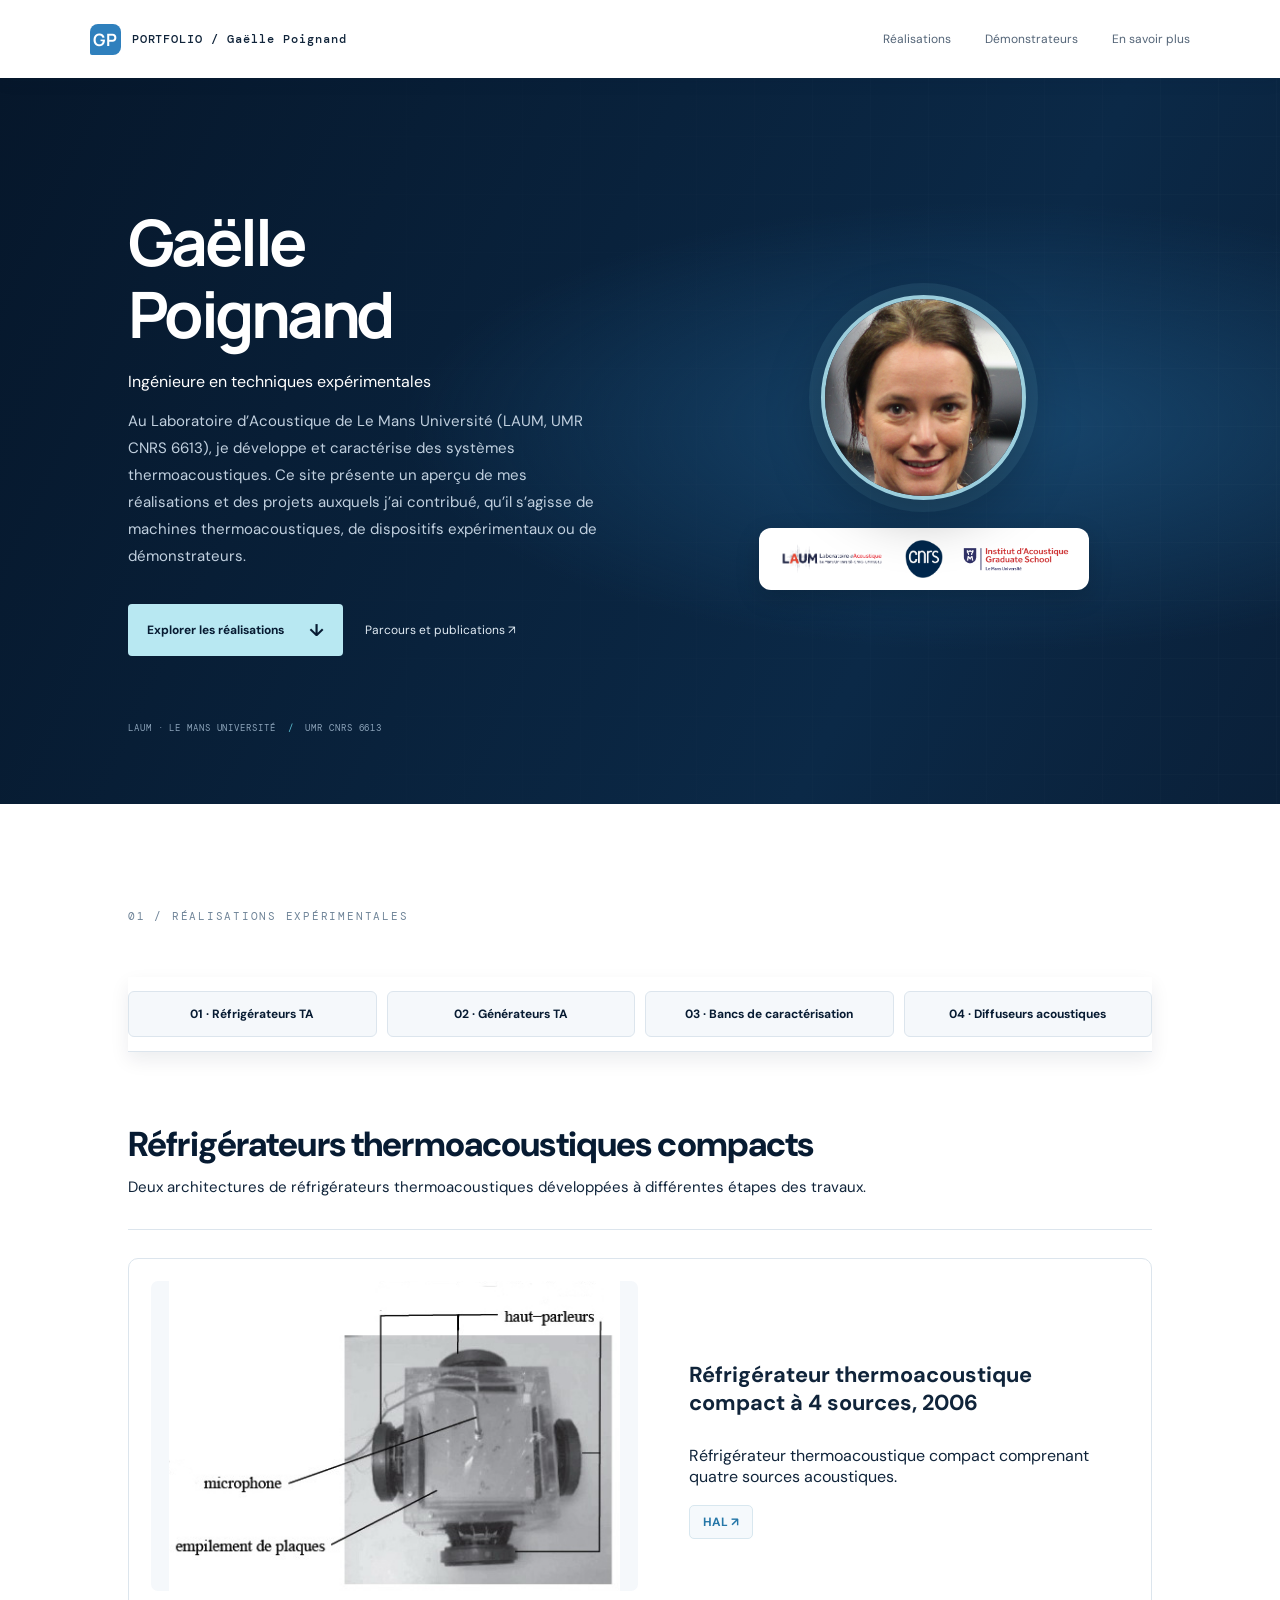
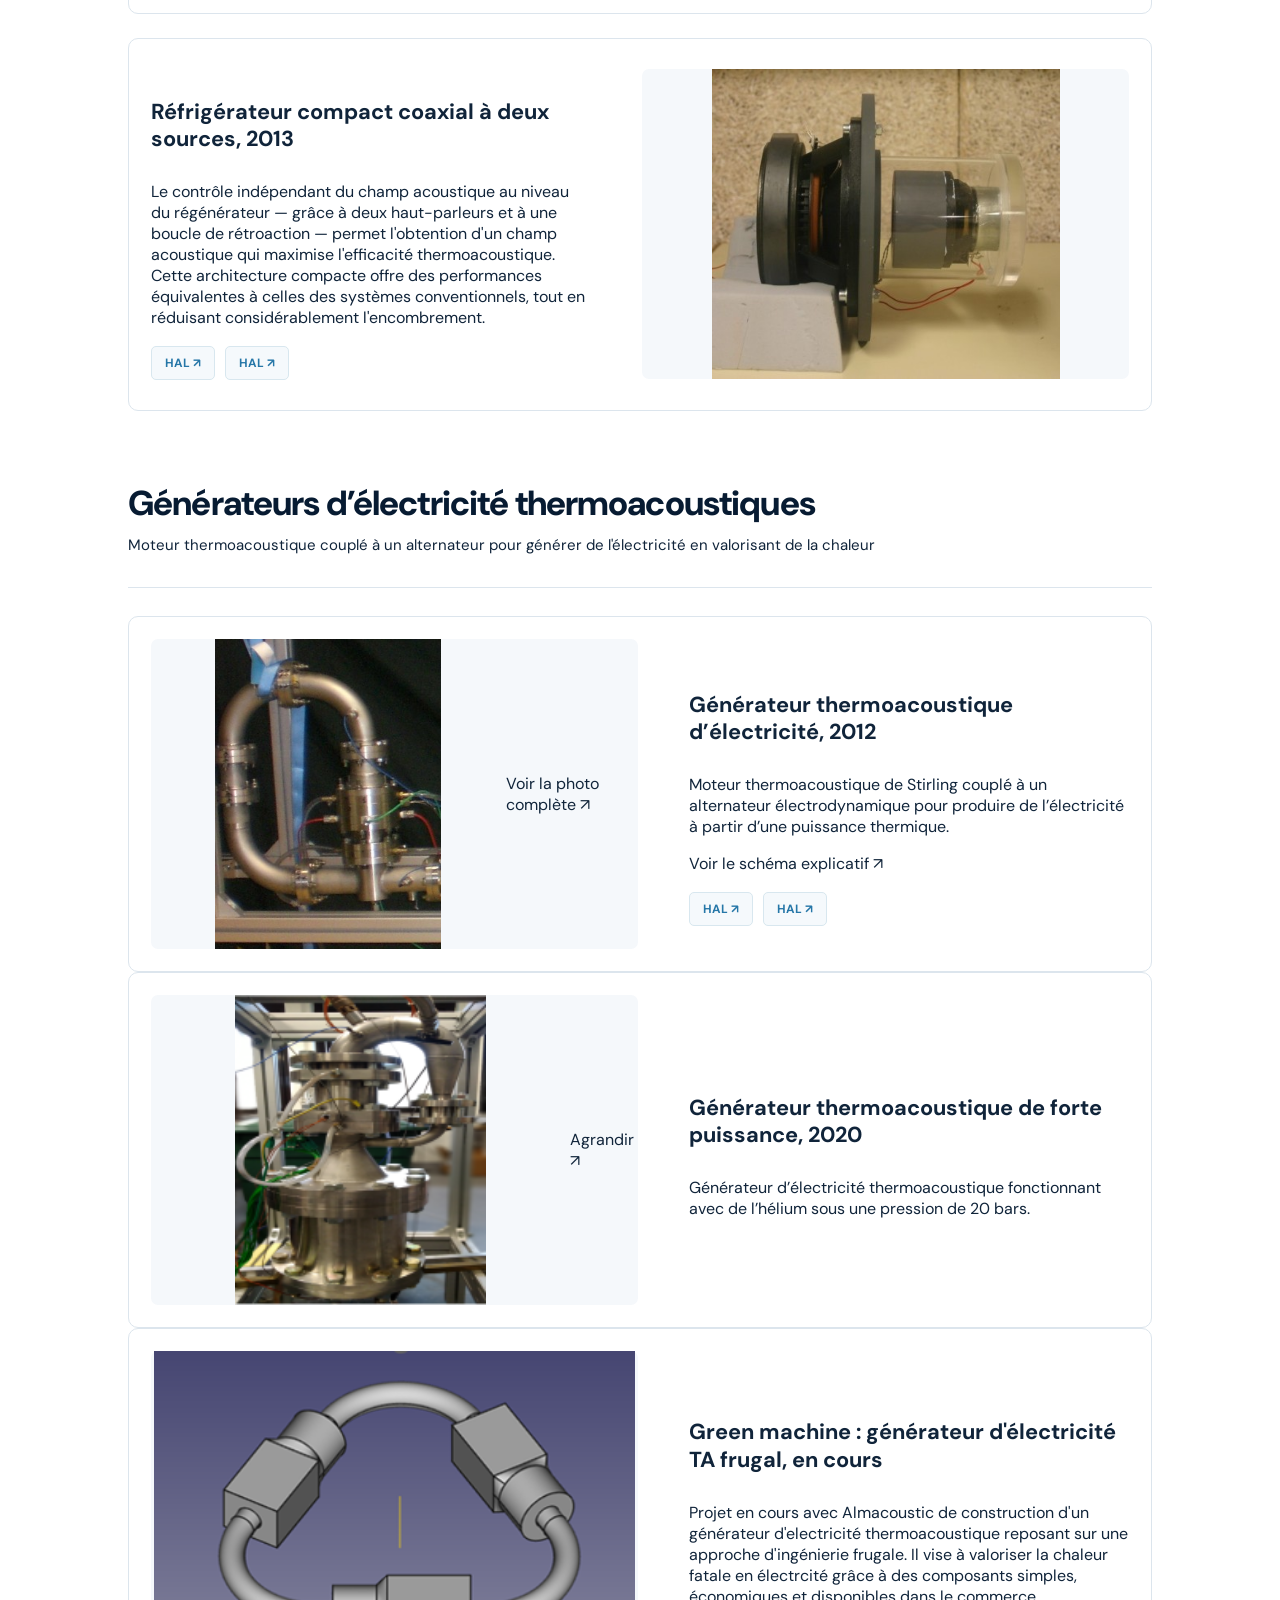
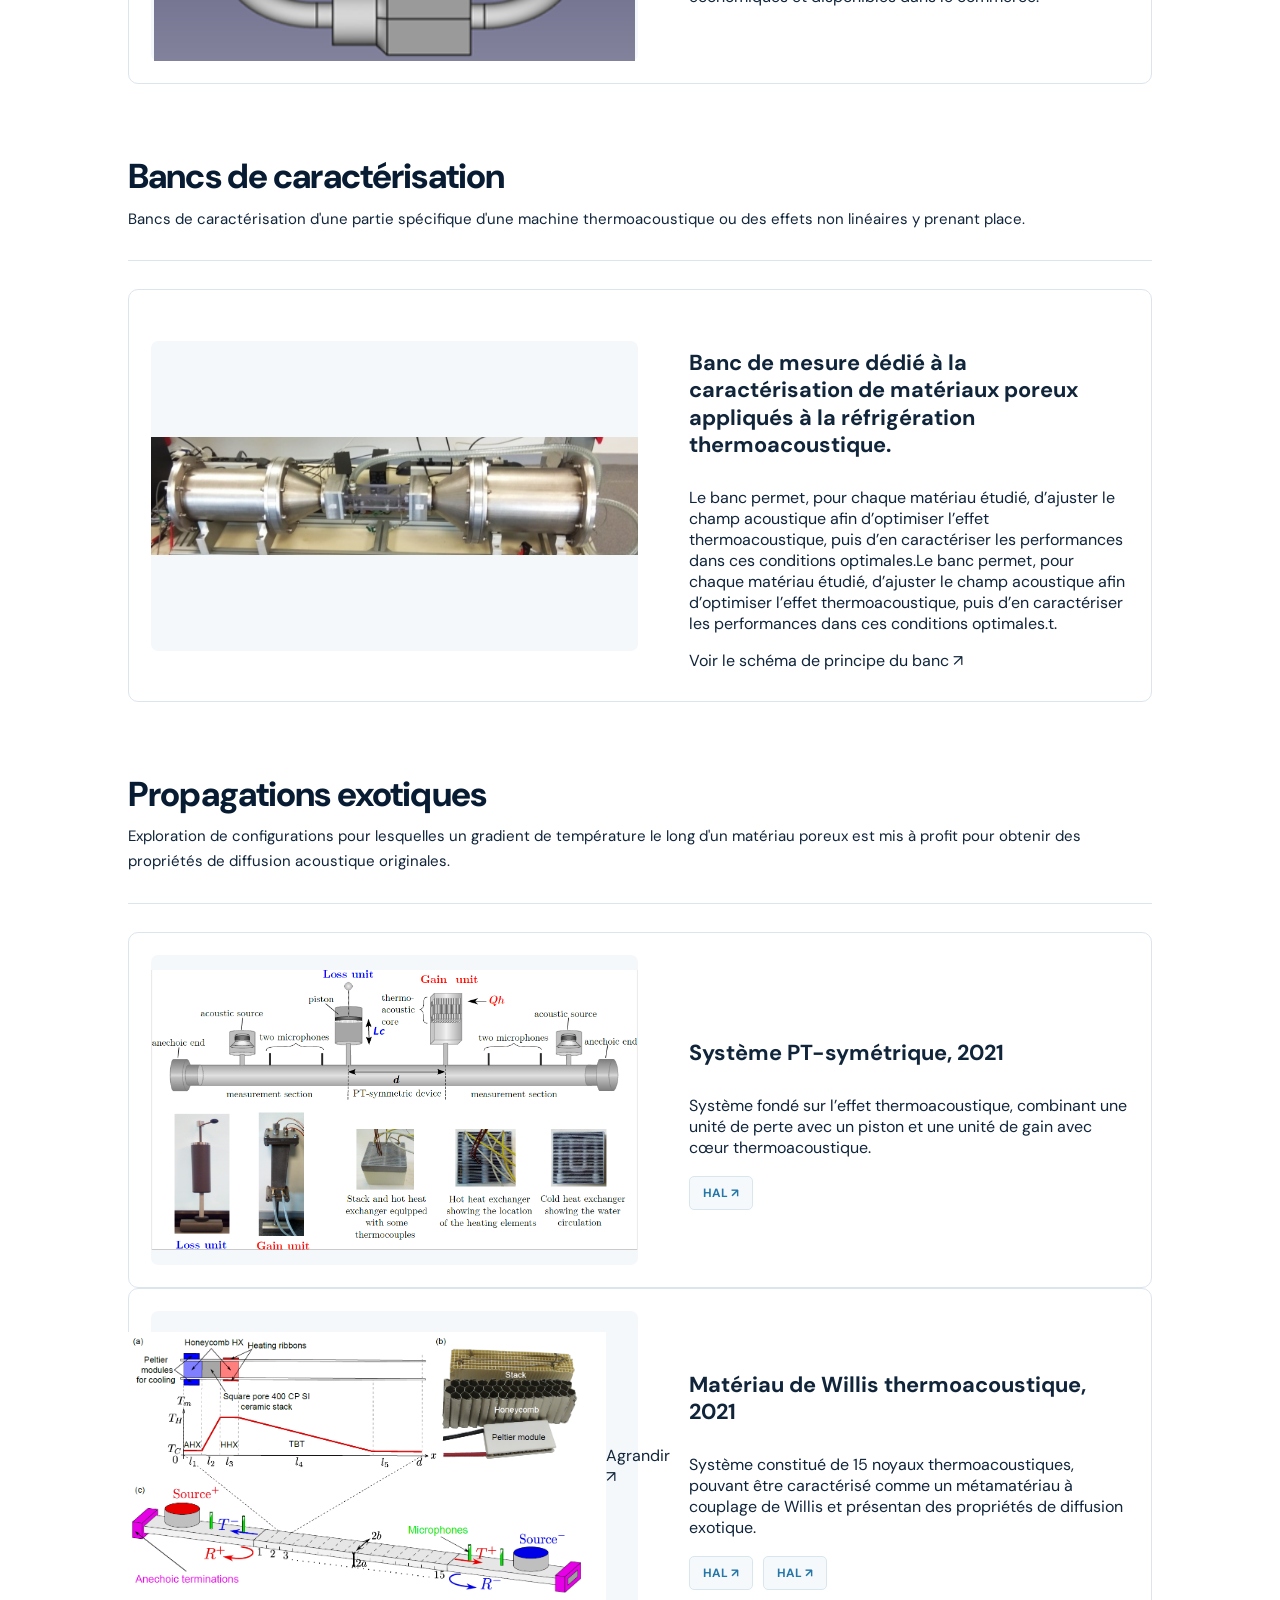
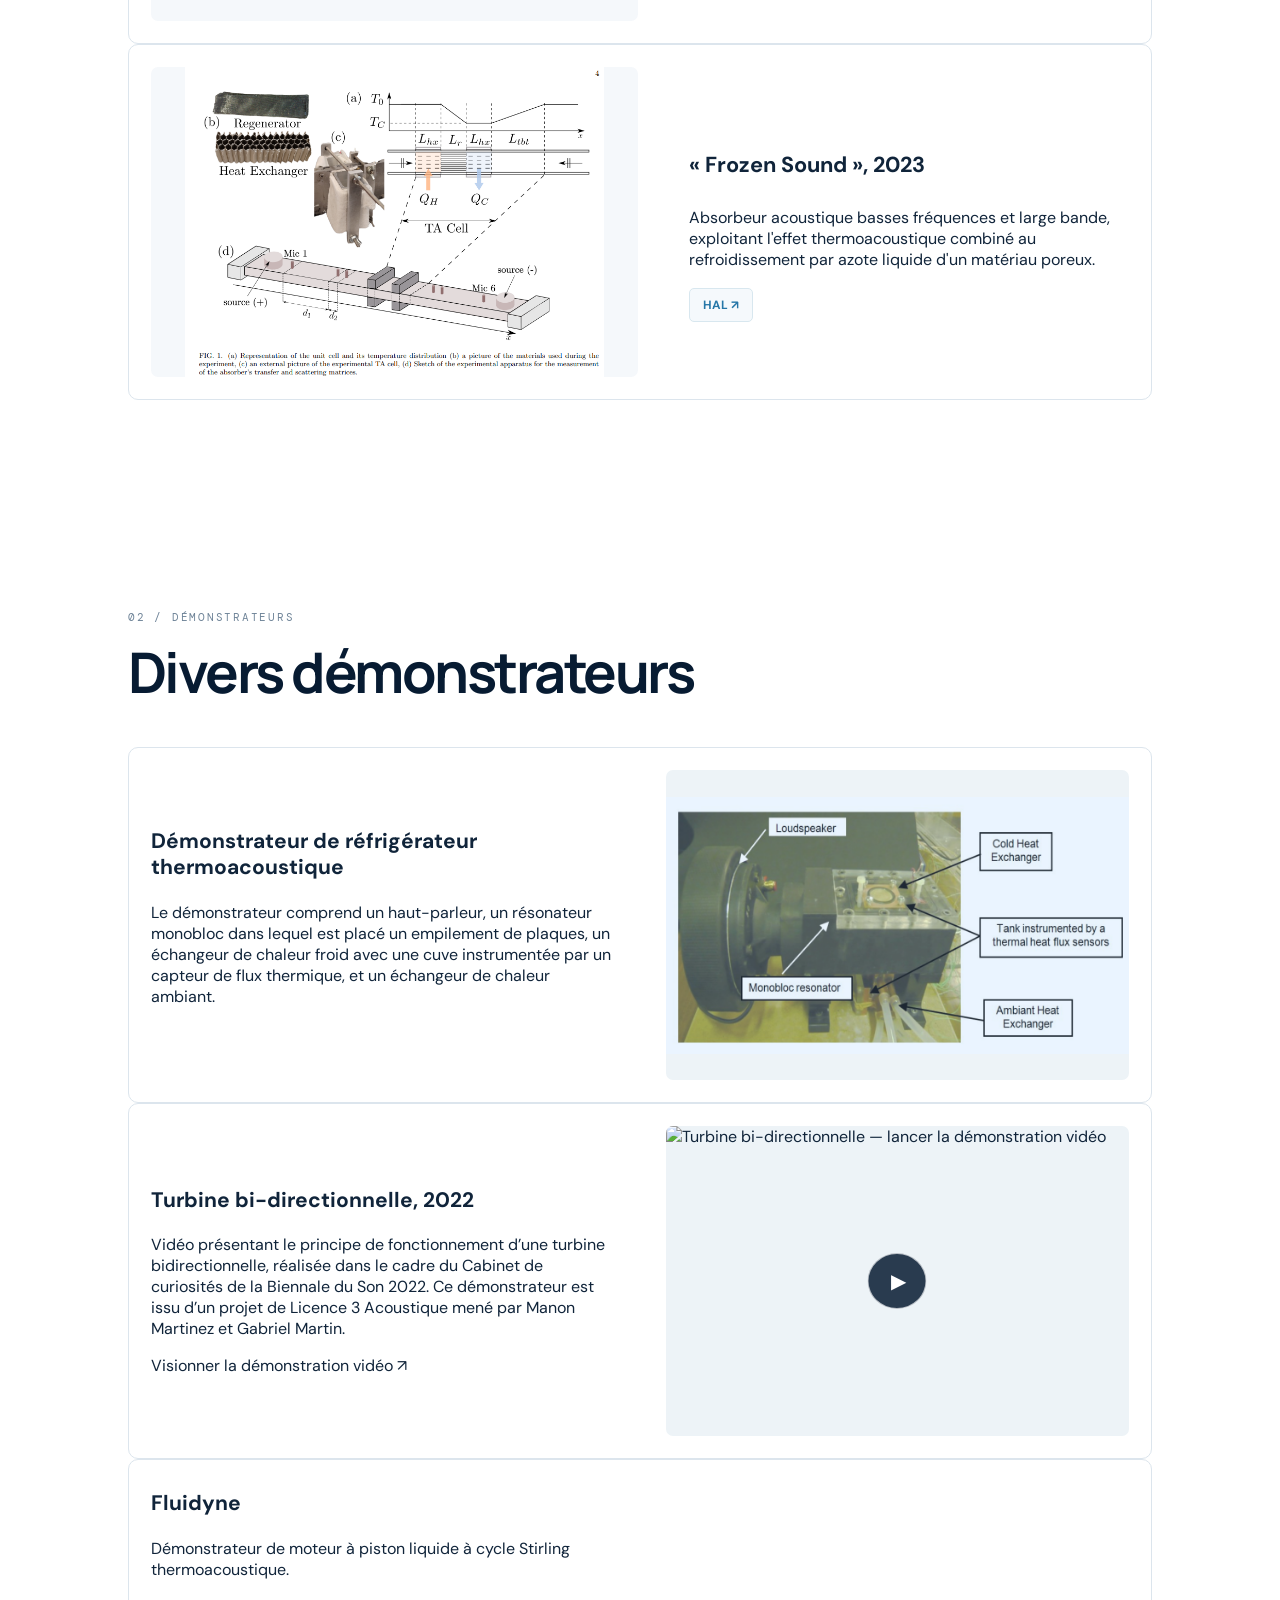
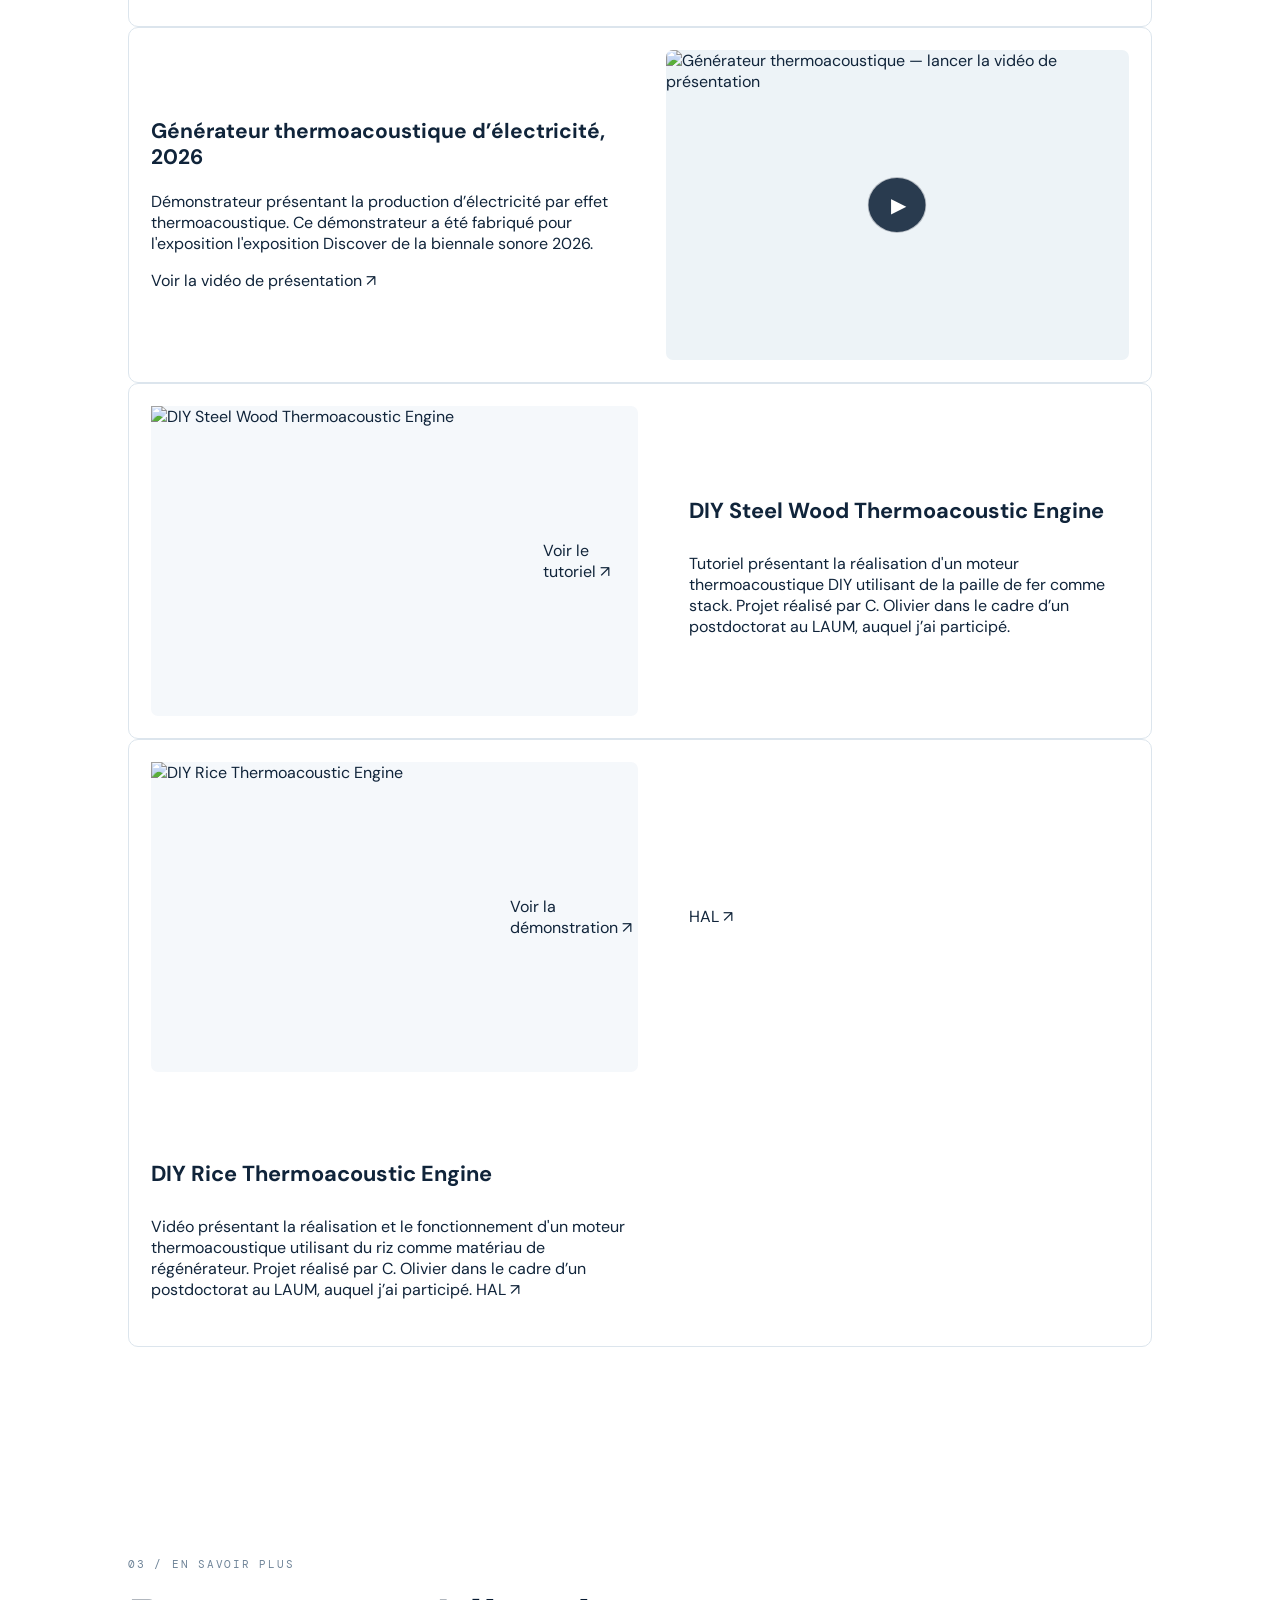
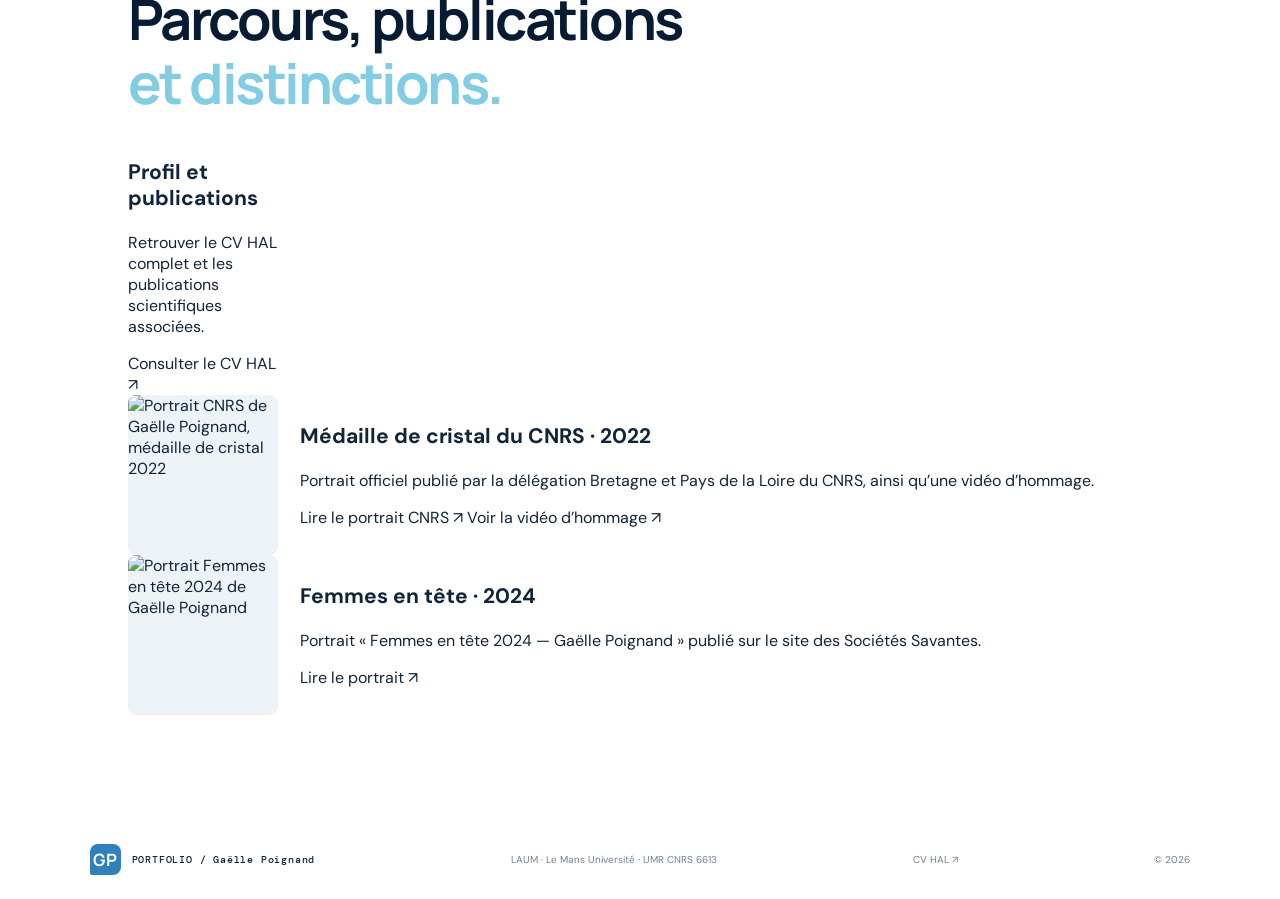
==== index.html @ 0e83b36f "Enhance project descriptions with more information Updated project descriptions to include additiona" ====
<!DOCTYPE html>

<html lang="fr">
<head>
<meta charset="utf-8"/>
<meta content="width=device-width, initial-scale=1" name="viewport"/>
<meta content="Portfolio de Gaëlle Poignand : réalisations expérimentales et démonstrateurs en thermoacoustique au LAUM." name="description"/>
<meta content="#071b32" name="theme-color"/>
<title>
   Gaëlle Poignand — Portfolio expérimental
  </title>
<link href="styles.css" rel="stylesheet"/>
</head>
<body>

<header class="site-header">
<a aria-label="Accueil — Portfolio Gaëlle Poignand" class="brand" href="#accueil">
<span class="brand-mark">
     GP
    </span>
<span class="brand-name">
     PORTFOLIO
     <span>
      / Gaëlle Poignand
     </span>
</span>
</a>
<nav aria-label="Navigation principale">
<a href="#menu-realisations">
     Réalisations
    </a>
<a href="#demonstrateurs">
     Démonstrateurs
    </a>
<a href="#apropos">
     En savoir plus
    </a>
</nav>
</header>
<main id="contenu">
<section class="hero" id="accueil">
<div class="hero-copy">
<!-- <p class="eyebrow">
<span class="pulse">
</span> 
     
     </p> -->
<h1>
      Gaëlle
      <br/>
      Poignand
      <span class="hero-period">
       
      </span>
</h1>
<p class="hero-role">
      Ingénieure en techniques expérimentales
     </p>
<p class="hero-intro">
      Au
      <a href="https://laum.univ-lemans.fr/" rel="noopener noreferrer" target="_blank">
       Laboratoire d’Acoustique de Le Mans Université
      </a>
      (LAUM, UMR CNRS 6613), je développe et caractérise des systèmes thermoacoustiques. Ce site présente un aperçu de mes réalisations et des projets auxquels j’ai contribué, qu’il s’agisse de machines thermoacoustiques, de dispositifs expérimentaux ou de démonstrateurs.
     </p>
<div class="hero-actions">
<a class="button button-primary" href="#realisations">
       Explorer les réalisations
       <span>
        ↓
       </span>
</a>

<a class="text-link" href="#apropos">
       Parcours et publications ↗
      </a>
</div>
<div class="hero-meta">
<span>
       LAUM · LE MANS UNIVERSITÉ
      </span>
<span class="meta-dot">
       /
      </span>
<span>
       UMR CNRS 6613
      </span>
</div>
</div>
<div aria-hidden="false" class="hero-visual"><img alt="Portrait de Gaëlle Poignand" class="hero-portrait" src="images/00_portrait_gaelle.jpg"/>
   <div aria-label="Institutions partenaires" class="logo-row hero-logos">
  <a href="https://laum.univ-lemans.fr/" rel="noopener noreferrer" target="_blank">
     <img alt="Logo du LAUM" src="images/02_logo_laum.png"/>
      </a>   
 <a href="https://www.cnrs.fr/fr/" rel="noopener noreferrer" target="_blank">
   <img alt="Logo du CNRS" src="images/01_logo_cnrs.png"/>
      </a>  
  <a href="https://iags.univ-lemans.fr/fr/index.html" rel="noopener noreferrer" target="_blank">
 <img alt="Logo de l’Institut d’Acoustique Graduate School" src="images/03_logo_graduate_school.png"/>
      </a>    

</div></div>


</section>
<section class="section work-section" id="realisations">
<div class="section-heading">
<div>
<p class="section-index">
       01 / RÉALISATIONS EXPÉRIMENTALES
  

 
</div>

</div>
<nav aria-label="Sous-menus des réalisations" class="realisation-menu" id="menu-realisations">
<a href="#refrigerateurs">
      01 · Réfrigérateurs TA
     </a>
<a href="#generateurs">
      02 · Générateurs TA
     </a>
<a href="#banc">
      03 · Bancs de caractérisation
     </a>
<a href="#propagations">
      04 · Diffuseurs acoustiques
     </a>
</nav>
   <div class="subsection-heading" id="refrigerateurs">

<h3>
       Réfrigérateurs thermoacoustiques compacts
      </h3>
<p>
       Deux architectures de réfrigérateurs thermoacoustiques développées à différentes étapes des travaux.
      </p>
</div>
<div class="project-grid two-col">
<article class="project-card">
<a class="project-visual" href="images/04_refrigerateur_4sources.png" rel="noopener noreferrer" target="_blank">
<img alt="Réfrigérateur thermoacoustique compact à quatre sources, avec microphone, empilement de plaques et haut-parleurs" loading="lazy" src="images/04_refrigerateur_4sources.png"/>
<span class="visual-open">
       
       </span>
</a>
<div class="project-body">

<h4>
        Réfrigérateur thermoacoustique compact à 4 sources, 2006
       </h4>
<p>
        Réfrigérateur thermoacoustique compact comprenant quatre sources acoustiques.
       </p>
<div class="references">
<a href="https://theses.hal.science/tel-00319014v1" rel="noopener noreferrer" target="_blank">
         HAL ↗
        </a>
</div>
</div>
</article>
<article class="project-card">
<a class="project-visual" href="images/05_refrigerateur_coaxial.png" rel="noopener noreferrer" target="_blank">
<img alt="Réfrigérateur thermoacoustique compact coaxial à deux sources" loading="lazy" src="images/05_refrigerateur_coaxial.png"/>
<span class="visual-open">
      
       </span>
</a>
<div class="project-body">

<h4>
        Réfrigérateur compact coaxial à deux sources, 2013
       </h4>
<p>
       Le contrôle indépendant du champ acoustique au niveau du régénérateur — grâce à deux haut-parleurs et à une boucle de rétroaction — permet l'obtention d'un champ acoustique qui maximise l'efficacité thermoacoustique. Cette architecture compacte offre des performances équivalentes à celles des systèmes conventionnels, tout en réduisant considérablement l'encombrement.
       </p>
<div class="references">
<a href="https://univ-lemans.hal.science/hal-02057422v1" rel="noopener noreferrer" target="_blank">
         HAL ↗
        </a>
<a href="https://univ-lemans.hal.science/hal-02057354v1" rel="noopener noreferrer" target="_blank">
         HAL ↗
        </a>
</div>
</div>
</article>
</div>
<div class="subsection-heading" id="generateurs">

<div>
<h3>
       Générateurs d’électricité thermoacoustiques
      </h3>
<p>
       Moteur thermoacoustique couplé à un alternateur pour générer de l'électricité en valorisant de la chaleur
      </p>
</div>
</div>
<div class="project-grid two-col">
<article class="project-card">
<a class="project-visual" href="images/06_generateur_air_2012.png" rel="noopener noreferrer" target="_blank">
<img alt="Générateur d’électricité thermoacoustique sur banc d’essai" loading="lazy" src="images/image6_0.jpeg"/>
<span class="visual-open">
        Voir la photo complète ↗
       </span>
</a>
<div class="project-body">

<h4>
        Générateur thermoacoustique d’électricité, 2012
       </h4>
<p>
        Moteur thermoacoustique de Stirling couplé à un alternateur électrodynamique pour produire de l’électricité à partir d’une puissance thermique.
       </p>
<a class="inline-link" href="images/image8.png" rel="noopener noreferrer" target="_blank">
        Voir le schéma explicatif ↗
       </a>
<div class="references">
<a href="https://univ-lemans.hal.science/hal-02057327v13" rel="noopener noreferrer" target="_blank">
         HAL ↗
        </a>
<a href="https://hal.science/hal-01400254v1" rel="noopener noreferrer" target="_blank">
         HAL ↗
        </a>
</div>
</div>
   
</div>
</article>
<article class="project-card">
<a class="project-visual" href="images/image9.png" rel="noopener noreferrer" target="_blank">
<img alt="Générateur thermoacoustique d’électricité de forte puissance" loading="lazy" src="images/image9.png"/>
<span class="visual-open">
        Agrandir ↗
       </span>
</a>
<div class="project-body">

<h4>
        Générateur thermoacoustique de forte puissance, 2020
       </h4>
<p>
        Générateur d’électricité thermoacoustique fonctionnant avec de l’hélium sous une pression de 20 bars.
       </p>
</div>
   </article>
   <article class="project-card">
<a class="project-visual" href="images/Green_Machine.png" rel="noopener noreferrer" target="_blank">
<img alt="Generateur frugal" loading="lazy" src="images/Green_Machine.png"/>
<span class="visual-open">  
       </span>
</a>
<div class="project-body">
<h4>
        Green machine : générateur d'électricité TA frugal, en cours
       </h4>
<p> Projet en cours avec  <a href="https://almacoustic.com/" target="_blank"> Almacoustic  </a> de construction d'un générateur d'electricité thermoacoustique reposant sur une approche
  d'ingénierie frugale.   Il vise à valoriser la chaleur fatale en électrcité grâce à des composants
  simples, économiques et disponibles dans le commerce. 

           </p>

</div>
</div>

</article>
</div>
<div class="subsection-heading" id="banc">

<div>
<h3>
      Bancs de caractérisation 
      </h3>
<p>
      Bancs de caractérisation d'une partie spécifique d'une machine thermoacoustique ou des effets non linéaires y prenant place.
      </p>
</div>
</div>
<article class="project-card">
<a class="project-visual" href="images/image10.jpeg" rel="noopener noreferrer" target="_blank">
 <img alt="Banc de caractérisation des matériaux poreux avec deux sources acoustiques" loading="lazy" src="images/image10.jpeg"/>
<span class="visual-open">
   
      </span> 
</a>
<div class="project-body">

<h4>
        Banc de mesure dédié à la caractérisation de matériaux poreux appliqués à la réfrigération thermoacoustique.
      </h4>
<p>
      Le banc permet, pour chaque matériau étudié, d’ajuster le champ acoustique afin d’optimiser l’effet thermoacoustique, puis d’en caractériser les performances dans ces conditions optimales.Le banc permet, pour chaque matériau étudié, d’ajuster le champ acoustique afin d’optimiser l’effet thermoacoustique, puis d’en caractériser les performances dans ces conditions optimales.t. 
      </p>

<a class="inline-link" href="images/image12.jpeg" rel="noopener noreferrer" target="_blank">
       Voir le schéma de principe du banc ↗
      </a>
</div>
</article>
<div class="subsection-heading" id="propagations">

<div>
<h3>
       Propagations exotiques
      </h3>
<p>
       Exploration de configurations pour lesquelles un gradient de température le long d'un matériau poreux est mis à profit pour obtenir des propriétés de diffusion acoustique originales.      </p>
</div>
</div>
   
<div class="project-grid">
<article class="project-card">
<a class="project-visual" href="images/image14.png" rel="noopener noreferrer" target="_blank">
<img alt="Schéma détaillé du dispositif PT-symétrique" loading="lazy" src="images/image14.png"/>

</a>

<div class="project-body">

<h4>
        Système PT-symétrique, 2021
       </h4>
<p>
        Système fondé sur l’effet thermoacoustique, combinant une unité de perte avec un piston et une unité de gain avec cœur thermoacoustique.
       </p>
<div class="references">
<a href="https://hal.science/hal-03233902v1" rel="noopener noreferrer" target="_blank">
         HAL ↗
        </a>
</div>
</div>
   </div>
<article class="project-card">
<a class="project-visual" href="images/image13.png" rel="noopener noreferrer" target="_blank">
<img alt="Materiaux de willis" loading="lazy" src="images/image13.png"/>
<span class="visual-open">
       Agrandir ↗
      </span>
</a>
<div class="project-body">

<h4>
        Matériau de Willis thermoacoustique, 2021
       </h4>
<p>
        Système constitué de 15 noyaux thermoacoustiques, pouvant être caractérisé comme un métamatériau à couplage de Willis et présentan des propriétés de diffusion exotique.
       </p> 
   <div class="references">
<a href="https://hal.science/hal-03868369v1" rel="noopener noreferrer" target="_blank">
         HAL ↗
        </a>
      <a href="https://hal.science/hal-04395161v1" rel="noopener noreferrer" target="_blank">
         HAL ↗
        </a>
</div>
</div>
</article>
<article class="project-card">

<a class="project-visual" href="images/image15.jpeg" rel="noopener noreferrer" target="_blank">
<img alt="Expérimentation du son gelé avec formation de givre" loading="lazy" src="images/image16.png"/>
</a>

<div class="project-body">

<h4>
        « Frozen Sound », 2023
       </h4>
<p>
      Absorbeur acoustique basses fréquences et large bande, exploitant l'effet thermoacoustique combiné au refroidissement par azote liquide d'un matériau poreux.
       </p>
    <div class="references">
<a href="https://hal.science/hal-04249231v1" rel="noopener noreferrer" target="_blank">
         HAL ↗
        </a>
</div>
</div>
   
</article>
</div>
</section>
<section class="section demo-section" id="demonstrateurs">
<div class="section-heading">
<div>
<p class="section-index">
       02 / DÉMONSTRATEURS
      </p>
   <h2>
       Divers démonstrateurs
     </h2>
</div>

</div>
<!-- <div class="demo-grid"> -->
<article class="demo-card">
<a class="demo-image" href="images/image17.png" rel="noopener noreferrer" target="_blank">
<img alt="Réfrigérateur thermoacoustique pédagogique avec résonateur monobloc et échangeurs" loading="lazy" src="images/image17.png"/>
</a>
<div class="demo-body">

<h3>
        Démonstrateur de réfrigérateur thermoacoustique
       </h3>
<p>
        Le démonstrateur comprend un haut-parleur, un résonateur monobloc dans lequel est placé un empilement de plaques, un échangeur de chaleur froid avec une cuve instrumentée par un capteur de flux thermique, et un échangeur de chaleur ambiant.
       </p>
</div>
</article>
<article class="demo-card demo-text-card">
<div class="demo-icon">
       ↔
      </div>
<a aria-label="Agrandir et lire la vidéo" class="video-preview demo-image" data-video-id="UPVPbDYa9W8" href="#video-player" target="">
<img alt="Turbine bi-directionnelle — lancer la démonstration vidéo" loading="lazy" src="https://img.youtube.com/vi/UPVPbDYa9W8/hqdefault.jpg"/>
</a>
<div class="demo-body">

<h3>
        Turbine bi-directionnelle, 2022
       </h3>
<p>
       Vidéo présentant le principe de fonctionnement d’une turbine bidirectionnelle, réalisée dans le cadre du  <a href="https://lemanssonore.fr/2022/06/16/des-demonstrateurs-presentes-au-cabinet-de-curiosites/"
     target="_blank" rel="noopener noreferrer">Cabinet de curiosités de la Biennale du Son 2022</a>. Ce démonstrateur est issu d’un projet de Licence 3 Acoustique mené par Manon Martinez et Gabriel Martin. 
       </p>
<a class="inline-link" href="https://www.youtube.com/watch?v=UPVPbDYa9W8" rel="noopener noreferrer" target="_blank">
        Visionner la démonstration vidéo ↗
       </a>
</div>
</article>
<article class="demo-card demo-text-card">
<div class="demo-icon">
       ≈
      </div>
<div class="demo-body">

<h3>
        Fluidyne
       </h3>
<p>
        Démonstrateur de moteur à piston liquide à cycle Stirling thermoacoustique.
       </p>
</div>
</article>
<article class="demo-card">
<a aria-label="Agrandir et lire la vidéo" class="video-preview demo-image" data-video-id="3QgcpX1AC2E" href="#video-player" target="">
<img alt="Générateur thermoacoustique — lancer la vidéo de présentation" loading="lazy" src="https://img.youtube.com/vi/3QgcpX1AC2E/hqdefault.jpg"/>
</a>
<div class="demo-body">

<h3>
        Générateur thermoacoustique d’électricité, 2026
       </h3>
<p>
        Démonstrateur présentant la production d’électricité par effet thermoacoustique. Ce démonstrateur a été fabriqué pour  <a href="https://lemanssonore.fr/" target="_blank" rel="noopener noreferrer">
   l'exposition  <a href="https://lemanssonore.fr/" target="_blank" rel="noopener noreferrer">
    l'exposition Discover de la biennale sonore 2026.
  </a>
  </a> 
       </p>
<a class="inline-link" href="https://www.youtube.com/watch?v=3QgcpX1AC2E" rel="noopener noreferrer" target="_blank">
        Voir la vidéo de présentation ↗
       </a>
</div>
</article>
</article>

<article class="project-card">
  <a class="project-visual" href="https://www.youtube.com/watch?v=owbjLWrC86g" rel="noopener noreferrer" target="_blank">
    <img alt="DIY Steel Wood Thermoacoustic Engine" loading="lazy" src="https://img.youtube.com/vi/owbjLWrC86g/hqdefault.jpg"/>
    <span class="visual-open">
      Voir le tutoriel ↗
    </span>
  </a>
  <div class="project-body">
    <h4>
      DIY Steel Wood Thermoacoustic Engine
    </h4>
    <p>
      Tutoriel présentant la réalisation d'un moteur thermoacoustique DIY utilisant de la paille de fer comme stack. Projet réalisé par C. Olivier dans le cadre d’un postdoctorat au LAUM, auquel j’ai participé.
    </p>
  </div>
</article>

<article class="project-card">
  <a class="project-visual" href="https://www.youtube.com/watch?v=dBqa5t8nefo" rel="noopener noreferrer" target="_blank">
    <img alt="DIY Rice Thermoacoustic Engine" loading="lazy" src="https://img.youtube.com/vi/dBqa5t8nefo/hqdefault.jpg"/>
    <span class="visual-open">
      Voir la démonstration ↗  <a href="https://hal.science/hal-01397360v1" rel="noopener noreferrer" target="_blank">
         HAL ↗
        </a>
    </span>
  </a>
  <div class="project-body">
    <h4>
      DIY Rice Thermoacoustic Engine
    </h4>
    <p>
      Vidéo présentant la réalisation et le fonctionnement d'un moteur thermoacoustique utilisant du riz comme matériau de régénérateur. Projet réalisé par C. Olivier dans le cadre d’un postdoctorat au LAUM, auquel j’ai participé.
       <a href="https://hal.science/hal-01397360v1" rel="noopener noreferrer" target="_blank">
         HAL ↗
        </a>
    </p>
  </div>
</article>

</div>
</section>
</div>
</section>
<section class="section about-section" id="apropos">
<div class="section-heading">
<div>
<p class="section-index">
       03 / EN SAVOIR PLUS
      </p>
<h2>
       Parcours, publications
       <br/>
<em>
        et distinctions.
       </em>
</h2>
</div>

</div>
<div class="about-grid">
<article class="about-item">
<div>
<h3>
        Profil et publications
       </h3>
<p>
        Retrouver le CV HAL complet et les publications scientifiques associées.
       </p>
<a class="inline-link" href="https://cv.hal.science/gaelle-poignand" rel="noopener noreferrer" target="_blank">
        Consulter le CV HAL ↗
       </a>
</div>
</article>
<article class="about-item">
<a aria-label="Portrait CNRS de Gaëlle Poignand, médaille de cristal 2022" class="about-photo" href="https://www.bretagne-pays-de-la-loire.cnrs.fr/fr/personne/gaelle-poignand" rel="noopener noreferrer" target="_blank">
<img alt="Portrait CNRS de Gaëlle Poignand, médaille de cristal 2022" loading="lazy" src="https://www.bretagne-pays-de-la-loire.cnrs.fr/sites/delegation_dr17/files/styles/person/public/image/Gaelle%20Poignand.jpg?itok=dqmqy31D"/>
</a>
<div>
<h3>
        Médaille de cristal du CNRS · 2022
       </h3>
<p>
        Portrait officiel publié par la délégation Bretagne et Pays de la Loire du CNRS, ainsi qu’une vidéo d’hommage.
       </p>
<a class="inline-link" href="https://www.bretagne-pays-de-la-loire.cnrs.fr/fr/personne/gaelle-poignand" rel="noopener noreferrer" target="_blank">
        Lire le portrait CNRS ↗
       </a>
<a class="inline-link" href="https://www.youtube.com/watch?v=VdzEVoi9U9s" rel="noopener noreferrer" target="_blank">
        Voir la vidéo d’hommage ↗
       </a>
</div>
</article>
<article class="about-item">
<a aria-label="Portrait Femmes en tête 2024 de Gaëlle Poignand" class="about-photo" href="https://societes-savantes.fr/femmes-en-tete-2024-gaelle-poignand/" rel="noopener noreferrer" target="_blank">
<img alt="Portrait Femmes en tête 2024 de Gaëlle Poignand" loading="lazy" src="https://societes-savantes.fr/wp-content/uploads/2024/02/Gaelle-P-1536x1536.png"/>
</a>
<div>
<h3>
        Femmes en tête · 2024
       </h3>
<p>
        Portrait « Femmes en tête 2024 — Gaëlle Poignand » publié sur le site des Sociétés Savantes.
       </p>
<a class="inline-link" href="https://societes-savantes.fr/femmes-en-tete-2024-gaelle-poignand/" rel="noopener noreferrer" target="_blank">
        Lire le portrait ↗
       </a>
<!-- </div> -->
</article>
</div>
</section>

</main>
<footer class="site-footer">
<a class="brand footer-brand" href="#accueil">
<span class="brand-mark">
     GP
    </span>
<span class="brand-name">
     PORTFOLIO
     <span>
      / Gaëlle Poignand
     </span>
</span>
</a>
<span>
    LAUM · Le Mans Université · UMR CNRS 6613
   </span>
<a href="https://cv.hal.science/gaelle-poignand" rel="noopener noreferrer" target="_blank">
    CV HAL ↗
   </a>
<span class="copyright">
    ©
    <span id="year">
     2026
    </span>
</span>
</footer>
<script>
   document.getElementById('year').textContent = new Date().getFullYear();
  </script>
<div aria-hidden="true" aria-label="Lecteur vidéo" class="video-modal" id="video-player" role="dialog"><div class="video-modal-inner"><button aria-label="Fermer la vidéo" class="video-modal-close" type="button">×</button><iframe allow="autoplay; encrypted-media; picture-in-picture" allowfullscreen="True" src="" title="Vidéo de démonstration"></iframe></div></div><script>
  (() => {
    const modal = document.getElementById('video-player');
    const frame = modal.querySelector('iframe');
    const close = () => { modal.classList.remove('is-open'); modal.setAttribute('aria-hidden','true'); frame.src=''; document.body.classList.remove('video-open'); };
    document.querySelectorAll('a.video-preview[data-video-id]').forEach(link => {
      link.addEventListener('click', event => { event.preventDefault(); frame.src='https://www.youtube-nocookie.com/embed/' + link.dataset.videoId + '?autoplay=1&rel=0'; modal.classList.add('is-open'); modal.setAttribute('aria-hidden','false'); document.body.classList.add('video-open'); });
    });
    close && modal.querySelector('.video-modal-close').addEventListener('click', close);
    modal.addEventListener('click', event => { if (event.target === modal) close(); });
    document.addEventListener('keydown', event => { if (event.key === 'Escape' && modal.classList.contains('is-open')) close(); });
  })();
</script></body>
</html>
---- styles.css ----
@import url('https://fonts.googleapis.com/css2?family=DM+Mono:wght@400;500&family=DM+Sans:wght@400;500;600;700&family=Manrope:wght@400;500;600;700;800&display=swap');

:root {
  --navy: #071b32;
  --navy-2: #0c2947;
  --blue: #2f80bd;
  --cyan: #8dd9ec;
  --ink: #10243a;
  --muted: #637487;
  --paper: #f5f8fb;
  --line: #dce5ed;
  --mono: 'DM Mono', monospace;
  --sans: 'DM Sans', sans-serif;
  --display: 'Manrope', sans-serif;
}
* { box-sizing: border-box; }
.work-image {
    display: inline-block;
    width: fit-content;
    max-width: 100%;
    height: auto;
    padding: 0;
    margin: 0 auto;
    overflow: hidden;
    border-radius: 10px;
}
.hero-portrait {
    transform: translateY(-28px);
}
.work-image a {
    display: block;
    line-height: 0;
}

.project-image {
    display: block;
    width: auto;
    height: auto;
    max-width: 100%;
    object-fit: contain;
    margin: 0;
    padding: 0;
}

html { scroll-behavior: smooth; }
body { margin: 0; color: var(--ink); background: white; font-family: var(--sans); }
a { color: inherit; text-decoration: none; }
.site-header { height: 78px; padding: 0 7vw; display: flex; align-items: center; justify-content: space-between; background: #fff; }
.brand { display: inline-flex; align-items: center; gap: 11px; font: 500 12px var(--mono); letter-spacing: .08em; }
.brand-mark { display: grid; place-items: center; width: 31px; height: 31px; color: white; background: var(--blue); border-radius: 8px 8px 8px 2px; font: 700 17px var(--display); }
.brand-light { color: #8190a0; }
nav { display: flex; align-items: center; gap: 34px; font-size: 12px; color: #536477; }
nav a:hover, .text-link:hover { color: var(--blue); }
.nav-contact { color: var(--ink); font-weight: 700; }
.hero { position: relative; min-height: 620px; padding: 100px 10vw 70px; display: grid; grid-template-columns: 1.05fr .95fr; align-items: center; gap: 5vw; color: white; background: radial-gradient(ellipse at 78% 48%, #17466d 0%, transparent 42%), linear-gradient(115deg, #06172b, #0b2947 70%, #0a2039); overflow: hidden; }
.hero:after { content: ""; position: absolute; inset: 0; pointer-events: none; opacity: .12; background-image: linear-gradient(rgba(255,255,255,.12) 1px, transparent 1px), linear-gradient(90deg, rgba(255,255,255,.12) 1px, transparent 1px); background-size: 58px 58px; mask-image: linear-gradient(90deg, transparent, black); }
.hero-copy, .hero-visual { position: relative; z-index: 1; }
.eyebrow, .section-index { font: 11px var(--mono); letter-spacing: .16em; }
.eyebrow { color: #9acfe4; display: flex; align-items: center; gap: 10px; }
.pulse { width: 7px; height: 7px; border-radius: 50%; background: #6bd6cb; box-shadow: 0 0 0 5px #6bd6cb22; }
h1, h2, h3, p { margin-top: 0; }
h1 { margin: 28px 0 22px; font: 700 clamp(42px, 5vw, 68px)/1.12 var(--display); letter-spacing: -.055em; }
h1 em, h2 em { color: #82cde3; font-style: normal; }
.hero-intro { max-width: 480px; color: #c1d0df; font-size: 15px; line-height: 1.8; }
.hero-actions { display: flex; align-items: center; gap: 27px; margin-top: 34px; }
.button { display: inline-flex; align-items: center; gap: 25px; padding: 15px 19px; border-radius: 4px; font-size: 12px; font-weight: 700; transition: transform .2s, background .2s; }
.button:hover { transform: translateY(-2px); }
.button-primary { color: var(--navy); background: #b8e8f2; }
.button-primary:hover { background: white; }
.button span { font-size: 17px; }
.text-link { color: #e0eaf3; font-size: 12px; }
.text-link span { margin-left: 6px; }
.hero-meta { display: flex; gap: 12px; margin-top: 66px; color: #8da4ba; font: 9px var(--mono); letter-spacing: .1em; }
.meta-dot { color: #5ec2d4; }
.hero-visual { min-height: 390px; display: grid; place-items: center; }
.visual-label, .visual-caption { position: absolute; color: #9ab4c9; font: 9px var(--mono); letter-spacing: .12em; }
.label-top { top: 14px; right: 10px; }
.visual-caption { bottom: 13px; left: 4%; right: 4%; display: flex; justify-content: space-between; }
.wave-art { position: relative; width: min(34vw, 390px); aspect-ratio: 1; display: grid; place-items: center; }
.wave-ring { position: absolute; border: 1px solid #8ed8ec; border-radius: 50%; opacity: .35; transform: scaleY(.72) rotate(-25deg); }
.ring-1 { width: 31%; height: 31%; opacity: .8; }
.ring-2 { width: 52%; height: 52%; }
.ring-3 { width: 73%; height: 73%; opacity: .25; }
.ring-4 { width: 94%; height: 94%; opacity: .18; }
.ring-5 { width: 115%; height: 115%; opacity: .12; }
.wave-core { width: 82px; height: 82px; display: grid; place-items: center; border: 1px solid #b3eaf4; border-radius: 50%; color: #c7f3f7; background: #4aa5c52b; box-shadow: 0 0 55px #63c9e455, inset 0 0 24px #63c9e422; font: 400 40px Georgia; }
.hero-bottom { position: absolute; z-index: 1; bottom: 22px; left: 10vw; color: #68859f; font: 9px var(--mono); letter-spacing: .18em; }
.section { padding: 105px 10vw; }
.section-index { color: #6f8498; }
.intro { display: grid; grid-template-columns: .65fr 1.35fr; gap: 5vw; background: var(--paper); }
.intro-content { max-width: 740px; }
h2 { margin: 0 0 25px; font: 700 clamp(32px, 4vw, 49px)/1.15 var(--display); letter-spacing: -.045em; color: var(--navy); }
.intro h2 em, .work h2 em, .skills h2 em { color: var(--blue); }
.intro-content p { max-width: 690px; color: #526579; font-size: 15px; line-height: 1.9; }
.intro-content .placeholder-note { padding-left: 16px; border-left: 2px solid #7cc9df; color: #718294; font-size: 13px; }
.affiliation { margin-top: 30px; color: #263e55; font-size: 12px; font-weight: 700; }
.affiliation span { margin: 0 8px; color: var(--blue); }
.work { background: white; }
.section-heading { display: flex; align-items: end; justify-content: space-between; gap: 30px; margin-bottom: 43px; }
.section-heading h2 { margin: 16px 0 0; }
.section-aside { max-width: 220px; color: var(--muted); font-size: 12px; line-height: 1.7; }
.work-grid { display: grid; grid-template-columns: 1.25fr 1fr 1fr; gap: 22px; align-items: start; }
.work-card { min-width: 0; }
.work-image { position: relative; aspect-ratio: 1.2; overflow: hidden; }
.image-placeholder { display: flex; flex-direction: column; justify-content: center; align-items: center; gap: 12px; color: #b4d8e7; background: radial-gradient(ellipse at 50% 48%, #1b5277, #0a2038 70%); }
.image-alt { background: radial-gradient(ellipse at 50% 48%, #27536a, #10283c 72%); }
.image-third { background: radial-gradient(ellipse at 50% 48%, #365a72, #10243a 72%); }
.image-symbol { display: grid; place-items: center; width: 45px; height: 45px; border: 1px solid #8ac9dc88; border-radius: 50%; font-size: 25px; font-weight: 300; }
.image-hint { font: 8px var(--mono); letter-spacing: .13em; }
.image-number { position: absolute; top: 15px; right: 16px; color: #9ab9cc; font: 10px var(--mono); }
.card-info { padding: 20px 2px 0; }
.card-tags { display: flex; gap: 8px; color: #5285a5; font: 8px var(--mono); letter-spacing: .1em; }
.card-tags span + span { color: #9aa8b4; }
.card-info h3 { margin: 13px 0 9px; color: var(--navy); font: 700 18px var(--display); }
.card-info p { min-height: 58px; color: var(--muted); font-size: 12px; line-height: 1.7; }
.card-link { display: inline-block; margin-top: 5px; color: #397fae; font-size: 11px; font-weight: 700; }
.card-link span { margin-left: 8px; }
.section-footnote { margin: 35px 0 0; color: #8795a3; font-size: 11px; }
.skills { background: #f2f6f9; }
.skills-layout { display: grid; grid-template-columns: .8fr 1.2fr; gap: 8vw; margin-top: 28px; }
.skills h2 { margin: 0; }
.skill-list { border-top: 1px solid #d5e0e8; }
.skill-list > div { display: grid; grid-template-columns: 35px 1fr; gap: 4px 12px; padding: 19px 0; border-bottom: 1px solid #d5e0e8; }
.skill-list span { grid-row: span 2; color: #5792b6; font: 10px var(--mono); }
.skill-list strong { color: #1b344b; font-size: 13px; }
.skill-list small { color: #7d8b98; font-size: 10px; }
.contact { color: white; background: linear-gradient(115deg, #071a30, #123c5c); }
.contact-inner { max-width: 650px; margin: 30px auto 0; text-align: center; }
.contact-inner .eyebrow { justify-content: center; }
.contact h2 { margin: 18px 0; color: white; }
.contact h2 em { color: #91d8e9; }
.contact-inner > p:not(.eyebrow):not(.contact-note) { color: #b8cbd9; font-size: 13px; line-height: 1.7; }
.button-light { margin-top: 18px; color: var(--navy); background: #c4edf3; }
.contact-note { margin: 18px 0 0; color: #8ea9bc; font-size: 10px; }
footer { display: flex; justify-content: space-between; align-items: center; gap: 20px; padding: 24px 7vw; color: #718194; font-size: 10px; }
.footer-brand { color: var(--ink); font-size: 10px; }
footer > a:last-child { color: #397fae; }
@media (max-width: 800px) {
  .site-header { padding: 0 5vw; }
  nav { gap: 15px; }
  nav a { font-size: 10px; }
  .hero { padding: 75px 7vw 65px; grid-template-columns: 1fr; }
  .hero-visual { min-height: 270px; }
  .wave-art { width: min(60vw, 300px); }
  .hero-bottom { left: 7vw; }
  .section { padding: 75px 7vw; }
  .intro { grid-template-columns: 1fr; gap: 28px; }
  .work-grid { grid-template-columns: 1fr 1fr; }
  .work-featured { grid-column: span 2; }
  .work-featured .work-image { aspect-ratio: 1.8; }
  .skills-layout { grid-template-columns: 1fr; gap: 35px; }
}
@media (max-width: 540px) {
  .site-header { height: auto; min-height: 70px; align-items: flex-start; flex-direction: column; justify-content: center; gap: 13px; padding: 14px 6vw; }
  nav { width: 100%; justify-content: space-between; gap: 8px; }
  nav a { font-size: 9px; }
  .hero { padding-top: 62px; }
  h1 { font-size: 43px; }
  .hero-actions { align-items: flex-start; flex-direction: column; gap: 18px; }
  .hero-meta { flex-wrap: wrap; margin-top: 40px; font-size: 8px; }
  .hero-visual { min-height: 230px; }
  .section { padding: 62px 6vw; }
  .section-heading { align-items: flex-start; flex-direction: column; }
  .section-aside { max-width: 100%; }
  .work-grid { grid-template-columns: 1fr; gap: 34px; }
  .work-featured { grid-column: auto; }
  .work-featured .work-image { aspect-ratio: 1.2; }
  .card-info p { min-height: 0; }
  footer { align-items: flex-start; flex-direction: column; padding: 25px 6vw; }
}


/* Ajustements des visuels : dimensions maîtrisées pour les images PNG */
.project-visual {
  width: 100%;
  aspect-ratio: 4 / 3;
  min-height: 0;
  max-height: 340px;
}
.project-visual img {
  display: block;
  width: 100%;
  height: 100%;
  max-height: 340px;
  object-fit: contain;
}
.wide-card .project-visual {
  height: auto;
  min-height: 0;
  max-height: 360px;
}
.project-gallery a {
  height: 220px;
  min-height: 0;
}
.project-gallery img {
  display: block;
  width: 100%;
  height: 100%;
  max-height: 220px;
  object-fit: contain;
}
.demo-image {
  height: 220px;
  min-height: 0;
}
.demo-image img {
  display: block;
  width: 100%;
  height: 100%;
  object-fit: contain;
}
@media (max-width: 650px) {
  .wide-card .project-visual { min-height: 0; max-height: 280px; }
  .project-gallery a { height: 155px; min-height: 0; }
  .demo-image { min-height: 0; height: 180px; max-height: 200px; }
}


/* Logos institutionnels dans l'angle inférieur droit de la page de garde */
.hero-logos {
    background: #fff;
    padding: 12px 18px;
    border-radius: 12px;
    box-shadow: 0 8px 24px rgba(0, 0, 0, 0.16);
    width: fit-content;
    margin-top: -18px;
  position: absolute;
  z-index: 2;
  right: 7vw;
  bottom: 18px;
  display: flex;
  align-items: center;
  justify-content: flex-end;
  gap: 14px;
  max-width: 42%;
  padding: 8px 12px;
  border-radius: 8px;
  background: rgba(255,255,255,.92);
}
.hero-logos img {
   filter: none;
  display: block;
  width: auto;
  height: auto;
  max-width: 105px;
  max-height: 42px;
  object-fit: contain;
}
.hero-bottom { right: 48%; max-width: 44%; }
@media (max-width: 800px) {
  .hero-logos { right: 7vw; bottom: 12px; max-width: 55%; gap: 9px; }
  .hero-logos img { max-width: 78px; max-height: 32px; }
  .hero-bottom { right: auto; max-width: 42%; bottom: 20px; font-size: 8px; }
}
@media (max-width: 540px) {
  .hero { padding-bottom: 110px; }
  .hero-logos { right: 6vw; bottom: 12px; left: 6vw; max-width: none; justify-content: center; gap: 12px; }
  .hero-logos img { max-width: 76px; max-height: 30px; }
  .hero-bottom { left: 6vw; right: 6vw; bottom: 58px; max-width: none; }
}


/* === VERSION SUIVANTE : titres renforcés et contenus image/texte === */
.hero-actions { display:flex; align-items:center; flex-wrap:wrap; gap:22px; }
.hero-logos { position:static; z-index:auto; max-width:none; margin:0; padding:0; background:transparent; border-radius:0; justify-content:flex-start; gap:14px; }
.hero-logos img { width:auto; height:42px; max-width:105px; max-height:42px; object-fit:contain; }

.section-heading h2 { font-size:clamp(38px,4.5vw,56px); }
.subsection-heading { margin:62px 0 24px; }
.subsection-heading h3 { font-size:clamp(23px,2.2vw,29px); line-height:1.2; margin:0 0 9px; color:var(--navy); }
.subsection-heading p { font-size:15px; line-height:1.65; }
.card-kicker { font-size:10px; }
.project-body h4 { font-size:clamp(19px,1.7vw,23px); line-height:1.25; }
.demo-body h3,.about-item h3 { font-size:21px; line-height:1.25; }

.realisation-menu { display:grid; grid-template-columns:repeat(4,minmax(0,1fr)); gap:10px; margin:26px 0 58px; }
.realisation-menu a { padding:14px 10px; background:var(--paper); border:1px solid var(--line); border-radius:6px; color:var(--navy); font-size:12px; font-weight:700; line-height:1.4; text-align:center; }
.realisation-menu a:hover { background:var(--navy-2); color:white; }

.project-grid.two-col { display:grid; grid-template-columns:minmax(0,1fr); gap:24px; }
.project-card { display:grid; grid-template-columns:minmax(0,1fr) minmax(0,1fr); align-items:center; gap:clamp(24px,4vw,54px); padding:22px; border:1px solid var(--line); border-radius:10px; background:#fff; }
.project-grid .project-card:nth-child(even) { direction:rtl; }
.project-grid .project-card:nth-child(even) > * { direction:ltr; }
.project-card .project-visual,.project-card .project-gallery { width:100%; max-width:100%; margin:0; }
.project-card .project-visual { height:310px; max-height:310px; display:flex; align-items:center; justify-content:center; background:#f5f8fb; border-radius:7px; }
.project-card .project-visual img { width:100%; height:100%; max-height:310px; object-fit:contain; }
.project-card .project-body { min-width:0; }
.project-card .project-gallery { display:grid; grid-template-columns:1fr 1fr; gap:10px; }
.project-card .project-gallery a { height:260px; min-height:0; }
.project-card .project-gallery img { object-fit:contain; }
.wide-card { display:grid; grid-template-columns:minmax(0,1fr) minmax(0,1fr); }
.wide-card .project-visual { height:310px; }

.references { display:flex; flex-wrap:wrap; gap:10px; margin-top:18px; }
.references a { display:inline-flex; padding:8px 13px; border:1px solid #d8e7ef; border-radius:5px; color:#2677a8; background:#f5f9fc; font-weight:700; font-size:12px; }

.demo-image { display:block; position:relative; height:220px; overflow:hidden; background:#edf3f7; border-radius:8px; }
.demo-image img { width:100%; height:100%; object-fit:cover; }
.demo-image.video-preview::after { content:"▶"; position:absolute; left:50%; top:50%; transform:translate(-50%,-50%); width:54px; height:54px; display:grid; place-items:center; color:white; background:#071b32d9; border:1px solid #ffffffaa; border-radius:50%; font-size:20px; padding-left:3px; }
.video-list li { display:grid; grid-template-columns:110px 1fr; align-items:center; gap:12px; margin:14px 0; }
.video-thumb { display:block; height:72px; overflow:hidden; border-radius:5px; }
.video-thumb img { width:100%; height:100%; object-fit:cover; }
.about-item { display:grid; grid-template-columns:150px minmax(0,1fr); gap:22px; align-items:center; }
.about-photo { display:block; height:160px; overflow:hidden; border-radius:8px; background:#eef3f7; }
.about-photo img { width:100%; height:100%; object-fit:cover; }
.about-item > div { min-width:0; }

@media (max-width:800px) {
 .realisation-menu { grid-template-columns:repeat(2,minmax(0,1fr)); }
 .project-card,.wide-card { grid-template-columns:1fr; gap:20px; }
 .project-grid .project-card:nth-child(even) { direction:ltr; }
 .project-card .project-visual { height:260px; }
 .project-card .project-gallery a { height:190px; }
 .about-item { grid-template-columns:120px minmax(0,1fr); }
}
@media (max-width:540px) {
 .hero-actions { align-items:flex-start; flex-direction:column; gap:16px; }
 .hero-logos { flex-wrap:wrap; gap:10px; }
 .hero-logos img { height:32px; max-width:82px; }
 .realisation-menu { grid-template-columns:1fr 1fr; gap:7px; }
 .realisation-menu a { font-size:10px; padding:10px 7px; }
 .section-heading h2 { font-size:clamp(32px,8vw,42px); }
 .project-card { padding:14px; }
 .project-card .project-visual { height:210px; }
 .project-card .project-gallery a { height:140px; }
 .about-item { grid-template-columns:1fr; }
 .about-photo { height:210px; }
}


/* Ajustements demandés : portrait, sous-parties, légendes latérales et vidéos */
.hero-visual { display:flex; flex-direction:column; justify-content:center; align-items:center; gap:24px; min-height:390px; }
.hero-portrait { display:block; width:clamp(220px, 27vw, 340px); aspect-ratio:1; object-fit:cover; object-position:center 35%; border-radius:50%; border:5px solid rgba(180,232,242,.85); box-shadow:0 18px 55px rgba(0,0,0,.28), 0 0 0 12px rgba(141,217,236,.10); }
.hero-logos { position:static; display:flex; align-items:center; justify-content:center; flex-wrap:wrap; gap:18px; max-width:100%; padding:0; margin:0; background:transparent; }
.hero-logos img { display:block; width:auto; height:38px; max-width:110px; max-height:38px; object-fit:contain; }
.hero-actions { flex-wrap:wrap; }
.subsection-heading { margin:72px 0 28px; padding-bottom:14px; border-bottom:1px solid var(--line); }
.subsection-heading h3 { font-size:clamp(27px, 2.7vw, 36px); font-weight:800; letter-spacing:-.025em; }
.subsection-number { font-size:20px; font-weight:700; }
.project-card { grid-template-columns:minmax(0,1.05fr) minmax(0,.95fr); }
.project-card .project-body { padding:8px 0; }
.project-grid .project-card:nth-child(even) { direction:rtl; }
.project-grid .project-card:nth-child(even) > * { direction:ltr; }
.demo-image.video-preview { height:150px; max-height:150px; width:min(100%, 360px); margin:0 auto; cursor:zoom-in; transition:transform .2s ease, box-shadow .2s ease; }
.demo-image.video-preview:hover { transform:scale(1.025); box-shadow:0 10px 28px rgba(7,27,50,.18); }
.video-thumb { height:66px; cursor:zoom-in; }
.video-modal { position:fixed; inset:0; z-index:9999; display:none; align-items:center; justify-content:center; padding:24px; background:rgba(3,12,23,.88); }
.video-modal.is-open { display:flex; }
.video-modal-inner { position:relative; width:min( min(100%, 1000px), 92vw); aspect-ratio:16/9; background:#000; border-radius:10px; box-shadow:0 24px 80px rgba(0,0,0,.45); }
.video-modal iframe { width:100%; height:100%; border:0; border-radius:10px; }
.video-modal-close { position:absolute; z-index:2; top:-42px; right:0; width:36px; height:36px; border:1px solid #fff8; border-radius:50%; color:white; background:#142b43; font-size:26px; line-height:1; cursor:pointer; }
body.video-open { overflow:hidden; }
@media(max-width:800px) { .hero-visual { min-height:0; padding:20px 0 10px; } .hero-portrait { width:min(58vw,280px); } .hero-logos img { height:32px; max-height:32px; } .project-card,.wide-card { grid-template-columns:1fr; } .project-grid .project-card:nth-child(even) { direction:ltr; } .demo-image.video-preview { width:min(100%,420px); height:170px; max-height:170px; } }
@media(max-width:540px) { .hero-portrait { width:min(68vw,250px); } .hero-logos { gap:12px; } .hero-logos img { height:28px; max-width:88px; } .subsection-heading h3 { font-size:25px; } .video-modal { padding:12px; } }


/* Ajustements demandés — navigation fixe, onglets visibles et vignettes vidéo */
.site-header {
  position: sticky;
  top: 0;
  z-index: 1000;
  box-shadow: 0 3px 16px rgba(7, 27, 50, .08);
}
/* La navigation Réalisations mène directement aux quatre onglets. */
#menu-realisations {
  position: sticky;
  top: 78px;
  z-index: 900;
  margin: 0 0 42px;
  padding: 14px 0;
  background: rgba(255,255,255,.97);
  backdrop-filter: blur(10px);
  border-bottom: 1px solid var(--line);
  box-shadow: 0 8px 18px rgba(7,27,50,.06);
  scroll-margin-top: 78px;
}
#refrigerateurs, #generateurs, #banc, #propagations,
#demonstrateurs, #apropos, #contact {
  scroll-margin-top: 100px;
}
/* Portrait plus discret dans le cercle d'accueil. */
.hero-portrait {
  width: clamp(145px, 17vw, 205px);
  max-width: 205px;
  border-width: 4px;
}
.hero-visual { gap: 18px; }
/* Les aperçus vidéo reprennent la taille des vignettes photo de démonstrateurs. */
.demo-image.video-preview {
  display: block;
  width: 100%;
  height: 220px;
  max-height: 220px;
  margin: 0;
  cursor: zoom-in;
}
.demo-image.video-preview img {
  display: block;
  width: 100%;
  height: 100%;
  object-fit: cover;
}
@media (max-width: 800px) {
  #menu-realisations { top: 70px; }
  .hero-portrait { width: min(42vw, 175px); }
  .demo-image.video-preview { height: 220px; max-height: 220px; }
}
@media (max-width: 540px) {
  .site-header { position: sticky; top: 0; }
  #menu-realisations { top: 92px; gap: 7px; padding: 9px 0; }
  .hero-portrait { width: min(43vw, 155px); }
  .demo-image.video-preview { height: 190px; max-height: 190px; }
}


/* Correction navigation : bandeau principal et sous-menu des réalisations persistants. */
.site-header {
  position: sticky !important;
  top: 0;
  z-index: 1200;
  isolation: isolate;
}
/* Le menu est un bloc indépendant du titre et reste sous le bandeau principal. */
#menu-realisations {
  position: sticky !important;
  top: 78px;
  z-index: 1100;
  display: grid;
  grid-template-columns: repeat(4, minmax(0, 1fr));
  gap: 10px;
  margin: 0 0 42px;
  padding: 14px 0;
  background: rgba(255,255,255,.98);
  backdrop-filter: blur(10px);
  border-bottom: 1px solid var(--line);
  box-shadow: 0 8px 18px rgba(7,27,50,.08);
}
/* Le titre 1.1 commence sous les onglets, jamais sur leur droite. */
#realisations-intro { display: block; }
#refrigerateurs, #generateurs, #banc, #propagations {
  scroll-margin-top: 150px;
}
@media (max-width: 800px) {
  #menu-realisations { top: 70px; grid-template-columns: repeat(2, minmax(0,1fr)); }
  #refrigerateurs, #generateurs, #banc, #propagations { scroll-margin-top: 138px; }
}
@media (max-width: 540px) {
  .site-header { position: sticky !important; top: 0; }
  #menu-realisations { top: 92px; gap: 7px; padding: 9px 0; }
  #refrigerateurs, #generateurs, #banc, #propagations { scroll-margin-top: 150px; }
}


/* === Corrections finales : menu Réalisations persistant === */
#menu-realisations {
  position: sticky !important;
  top: 78px;
  z-index: 1100;
  display: grid;
  grid-template-columns: repeat(4, minmax(0, 1fr));
  gap: 10px;
  width: 100%;
  margin: 0 0 38px;
  padding: 14px 0;
  background: rgba(255,255,255,.98);
  backdrop-filter: blur(10px);
  border-bottom: 1px solid var(--line);
  box-shadow: 0 8px 18px rgba(7,27,50,.08);
}
#menu-realisations a {
  display: flex;
  align-items: center;
  justify-content: center;
  min-height: 46px;
  padding: 10px;
  border: 1px solid var(--line);
  border-radius: 6px;
  color: var(--navy);
  background: var(--paper);
  font-size: 12px;
  font-weight: 700;
  line-height: 1.35;
  text-align: center;
}
#menu-realisations a:hover,
#menu-realisations a:focus-visible {
  color: #fff;
  background: var(--navy-2);
  border-color: var(--navy-2);
}
#refrigerateurs, #generateurs, #banc, #propagations {
  scroll-margin-top: 155px;
}

/* Démonstrateurs : texte à gauche, image/vidéo à droite. */
.demo-card {
  display: grid;
  grid-template-columns: minmax(0, 1fr) minmax(0, 1fr);
  align-items: center;
  gap: clamp(24px, 4vw, 54px);
  padding: 22px;
  border: 1px solid var(--line);
  border-radius: 10px;
  background: #fff;
}
.demo-card > .demo-body {
  grid-column: 1;
  grid-row: 1;
  min-width: 0;
  padding: 8px 0;
}
.demo-card > .demo-image {
  grid-column: 2;
  grid-row: 1;
  width: 100%;
  height: 310px;
  max-height: 310px;
  margin: 0;
  border-radius: 7px;
}
.demo-card > .demo-image img { object-fit: contain; }
.demo-card > .demo-icon { display: none; }
.demo-card.diy-card { grid-template-columns: 1fr; }
.demo-card.diy-card > .demo-body { grid-column: 1; grid-row: 1; }
.demo-card.diy-card .video-list { margin-bottom: 0; }

@media (max-width: 800px) {
  #menu-realisations { top: 70px; grid-template-columns: repeat(2, minmax(0, 1fr)); }
  #refrigerateurs, #generateurs, #banc, #propagations { scroll-margin-top: 145px; }
  .demo-card { grid-template-columns: 1fr; gap: 18px; }
  .demo-card > .demo-body,
  .demo-card > .demo-image {
    grid-column: 1;
    grid-row: auto;
  }
  .demo-card > .demo-image { height: 260px; max-height: 260px; }
}
@media (max-width: 540px) {
  #menu-realisations { top: 92px; gap: 7px; padding: 9px 0; }
  #menu-realisations a { min-height: 40px; padding: 8px 6px; font-size: 10px; }
  .demo-card { padding: 14px; }
  .demo-card > .demo-image { height: 210px; max-height: 210px; }
}
.hero-logos {
    background: #fff;
    padding: 12px 18px;
    border-radius: 12px;
    box-shadow: 0 8px 24px rgba(0, 0, 0, 0.16);
    width: fit-content;
    margin-top: -18px;
}
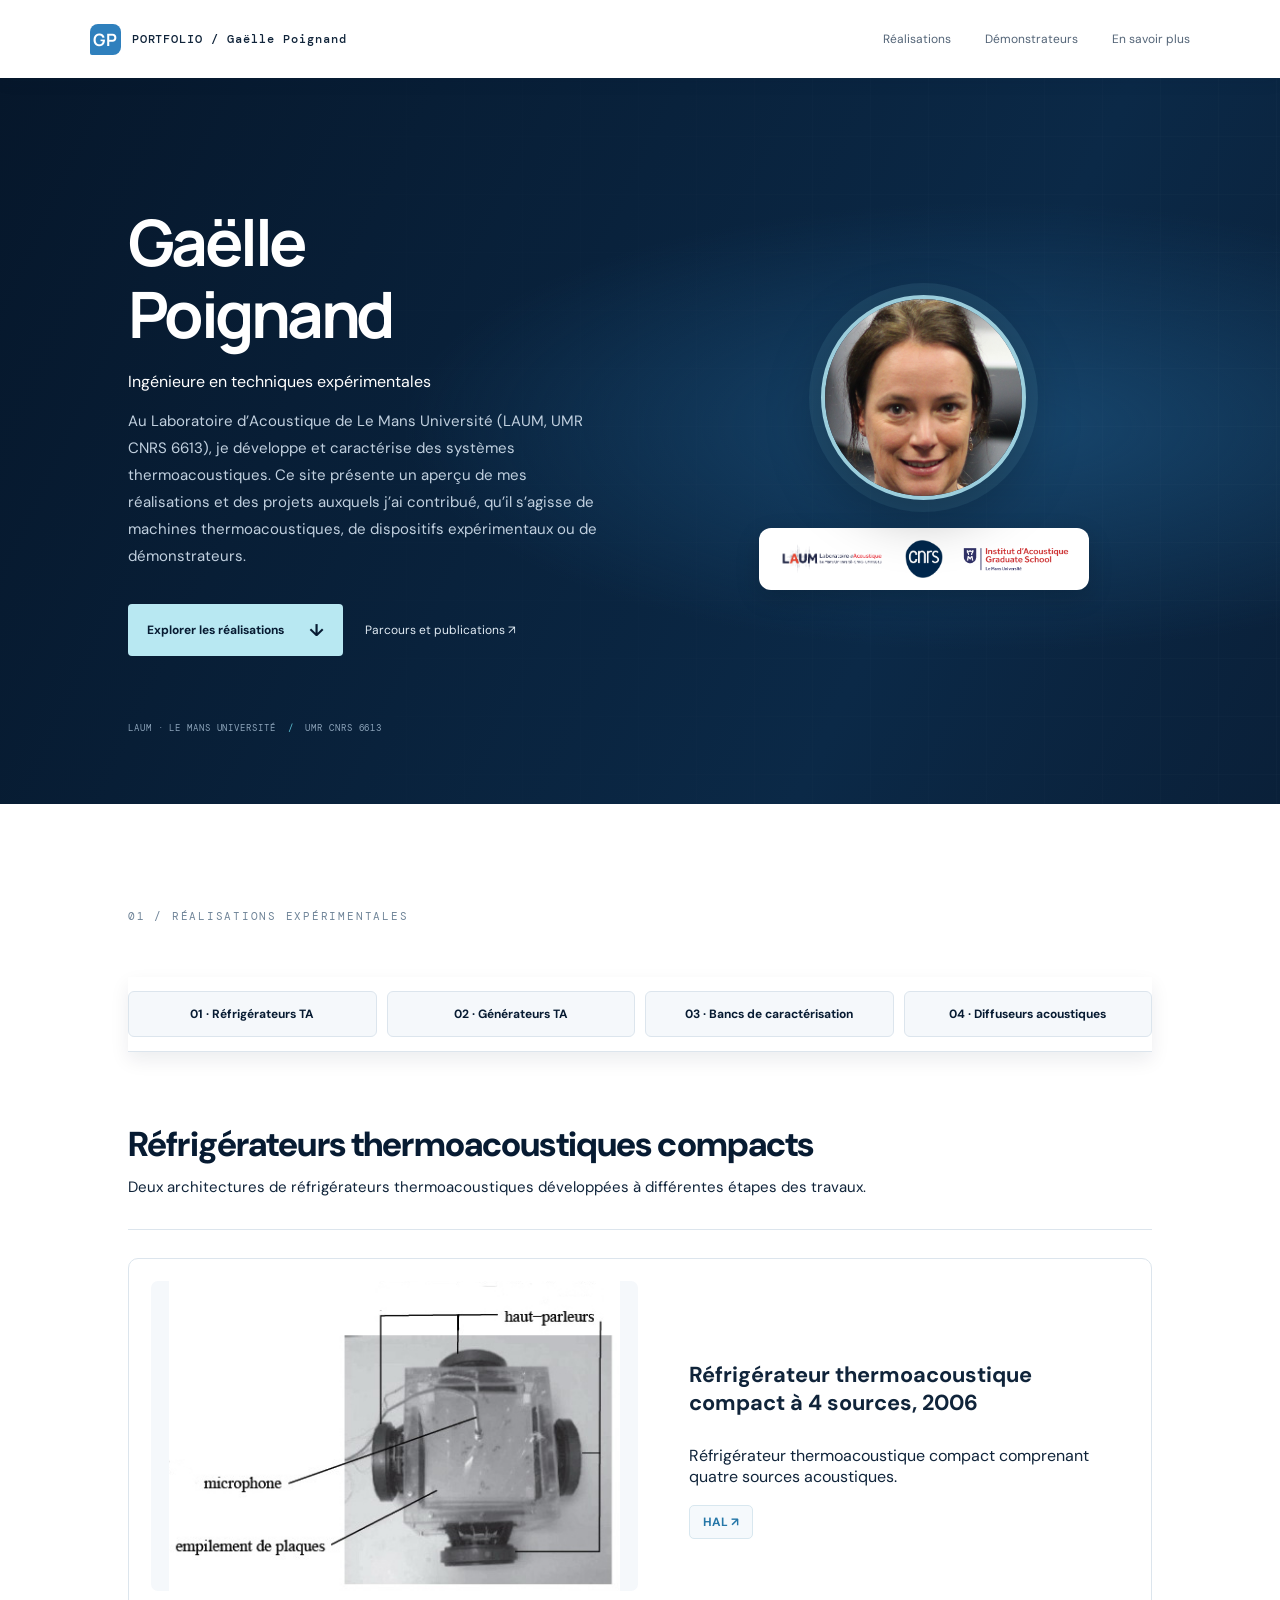
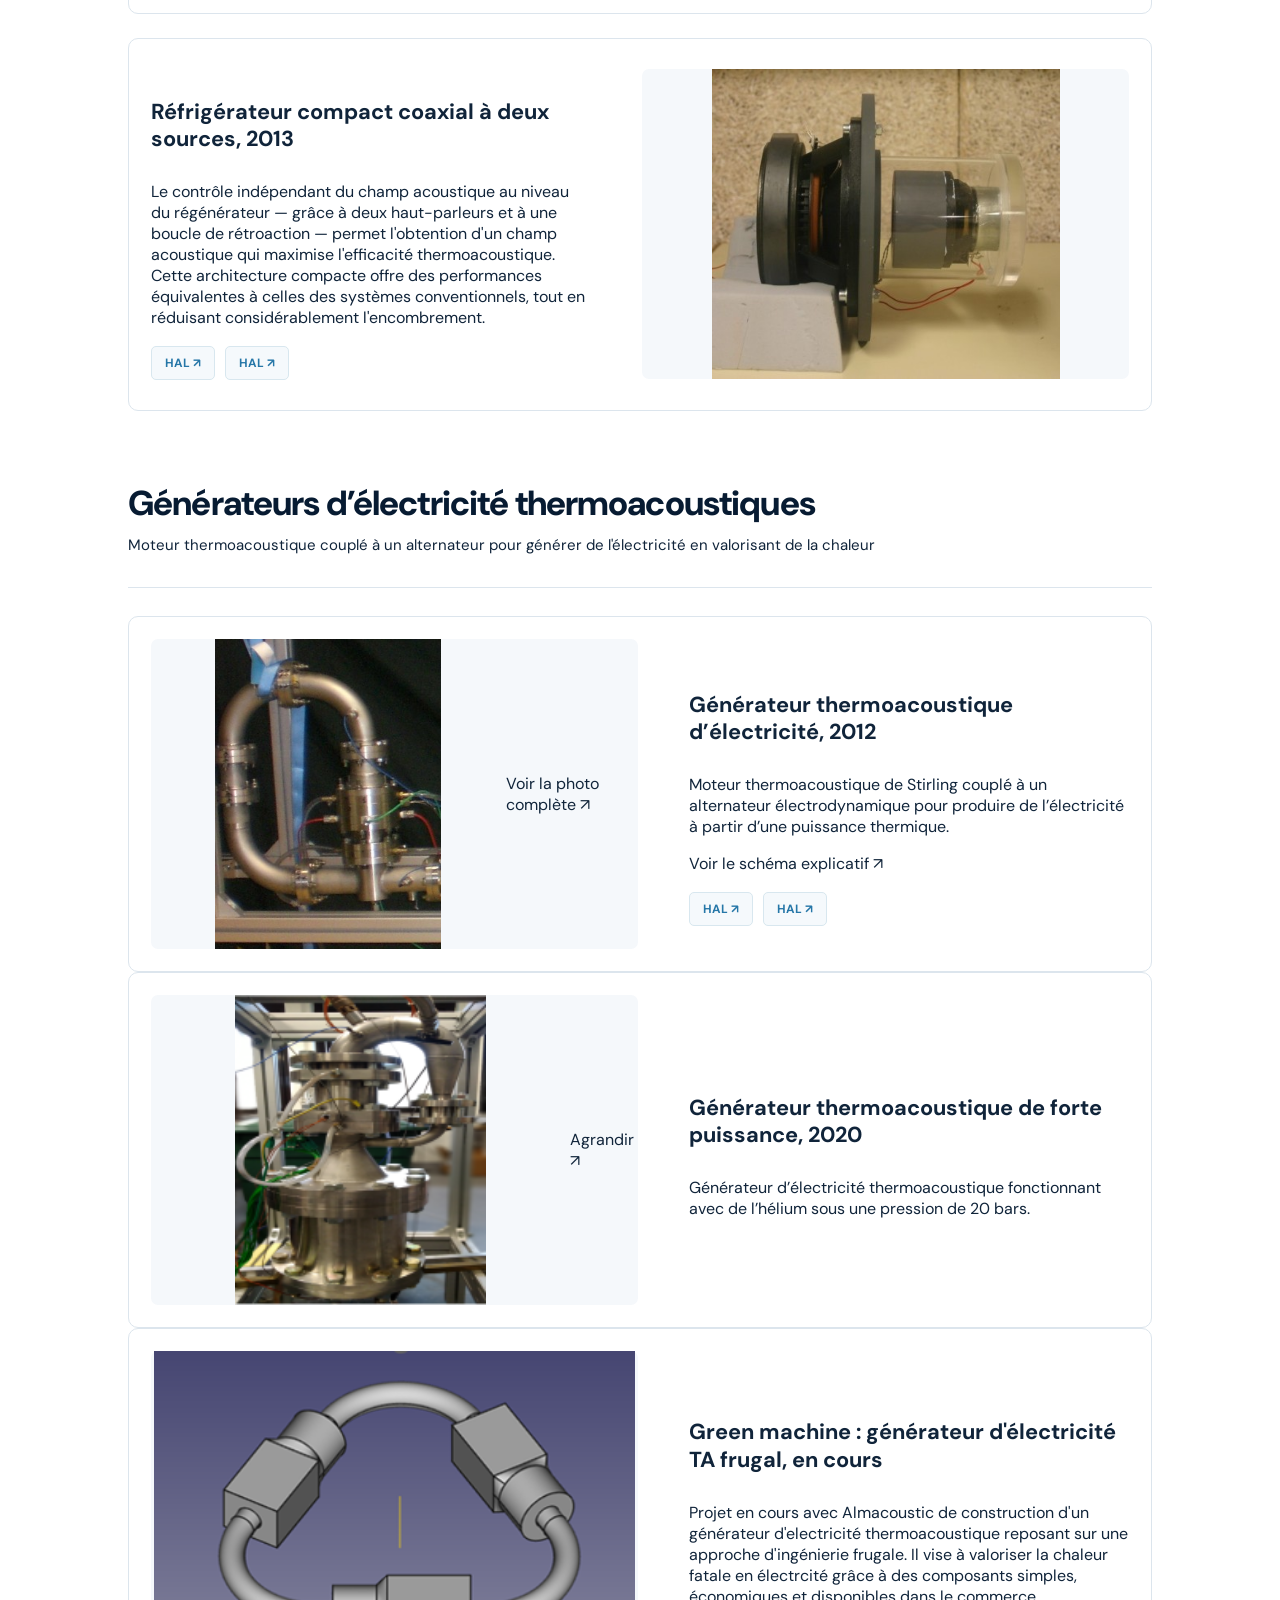
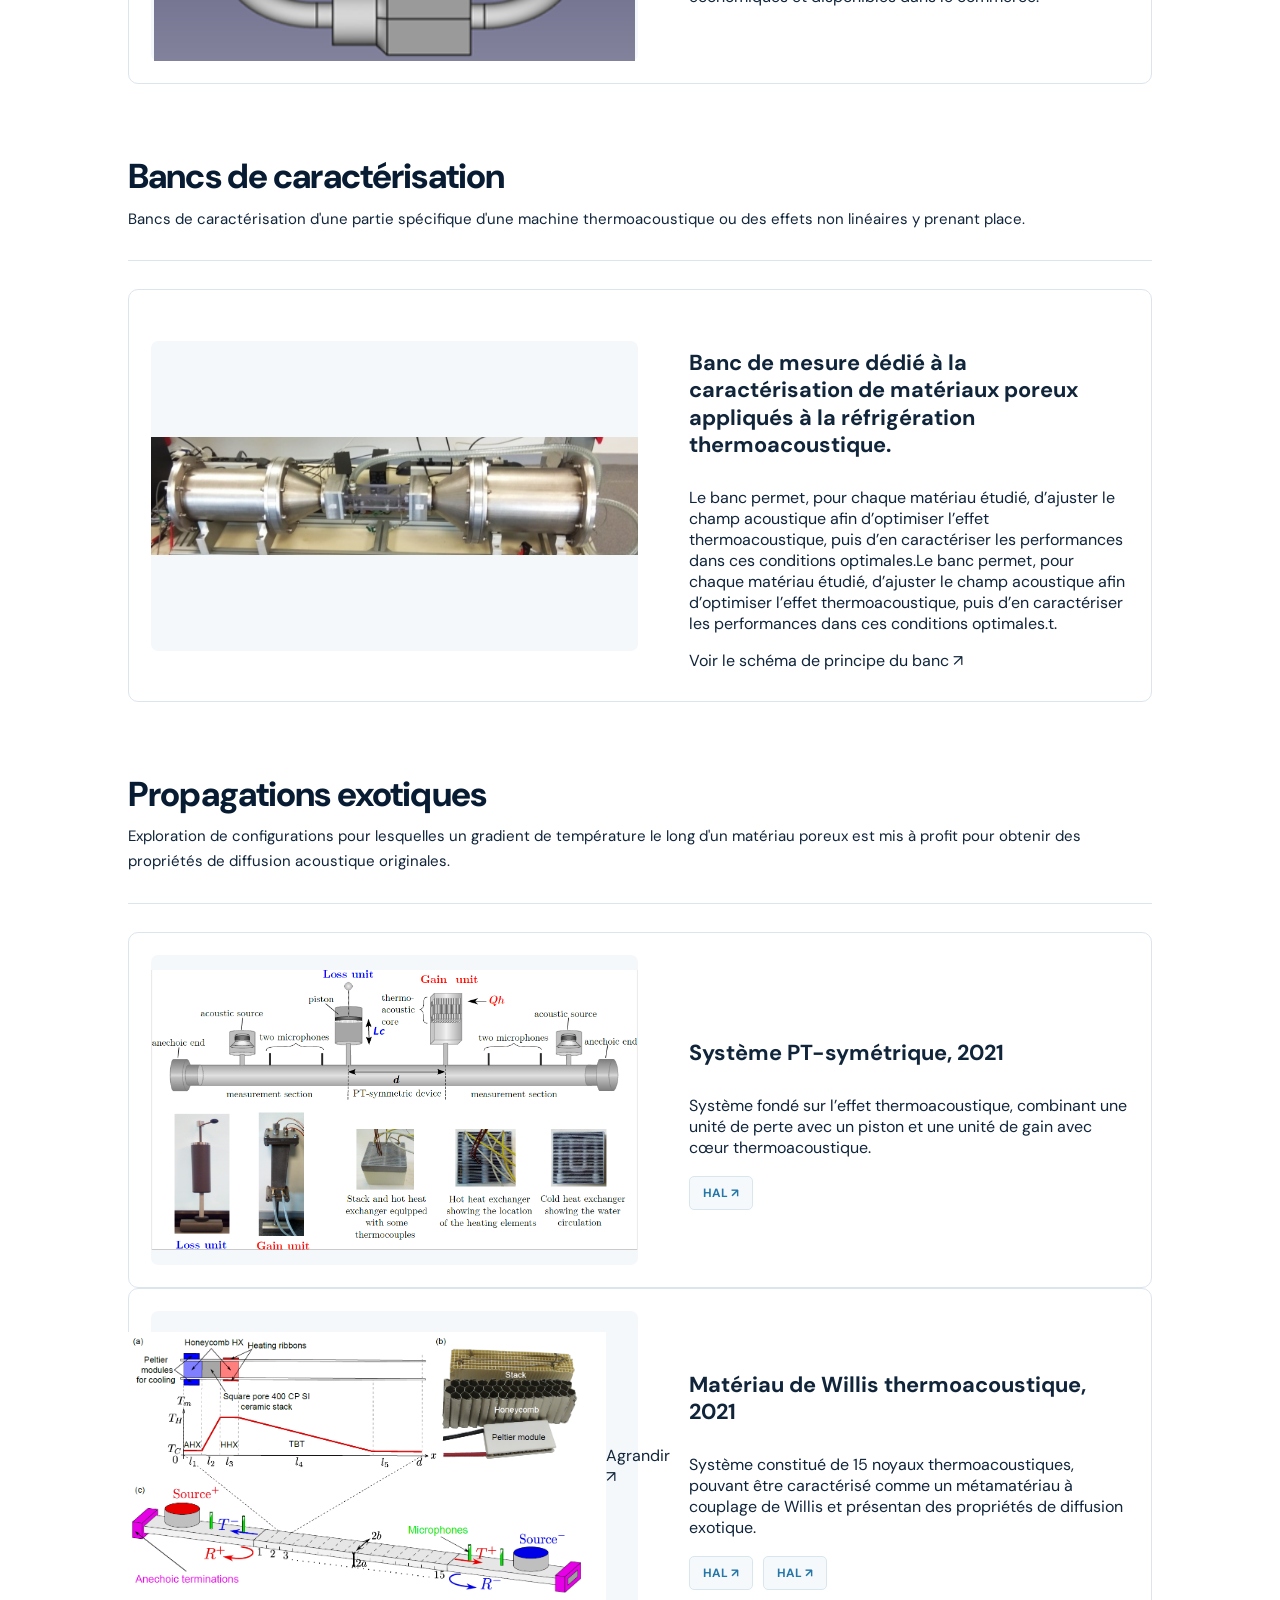
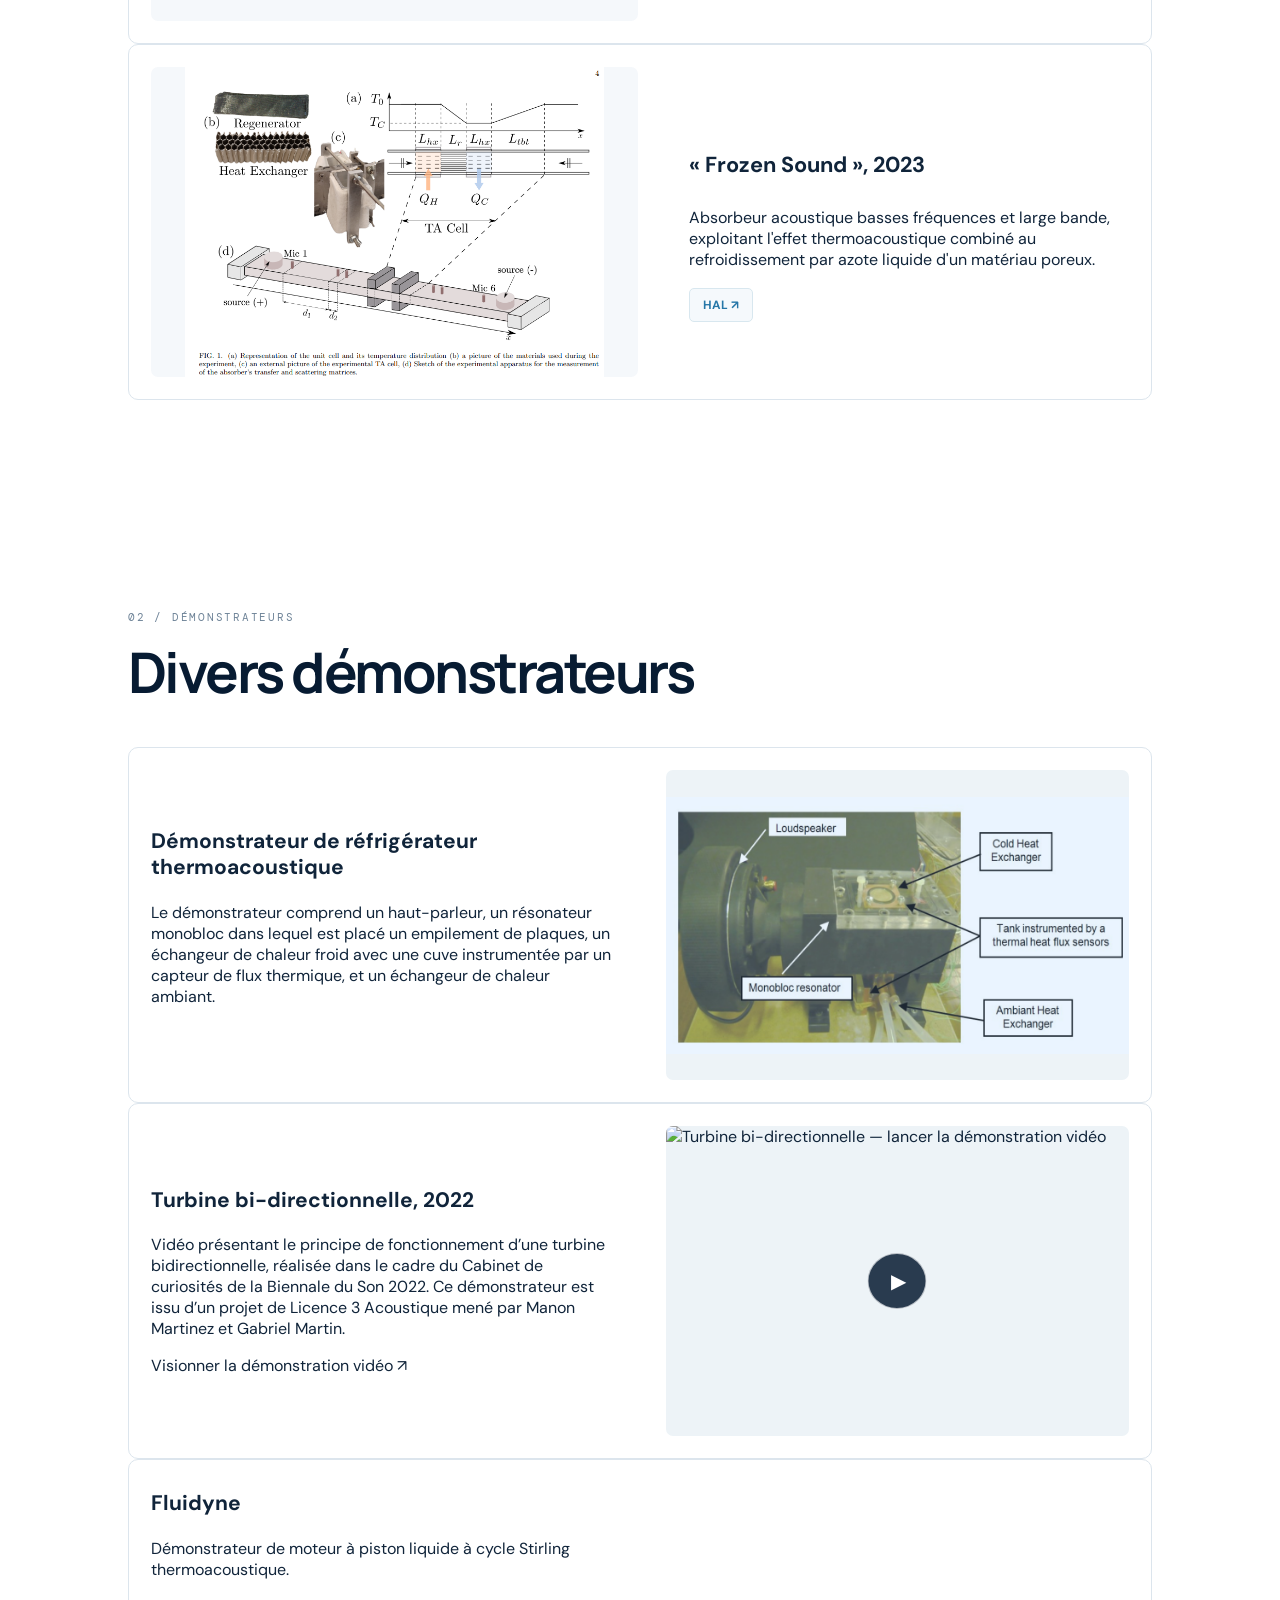
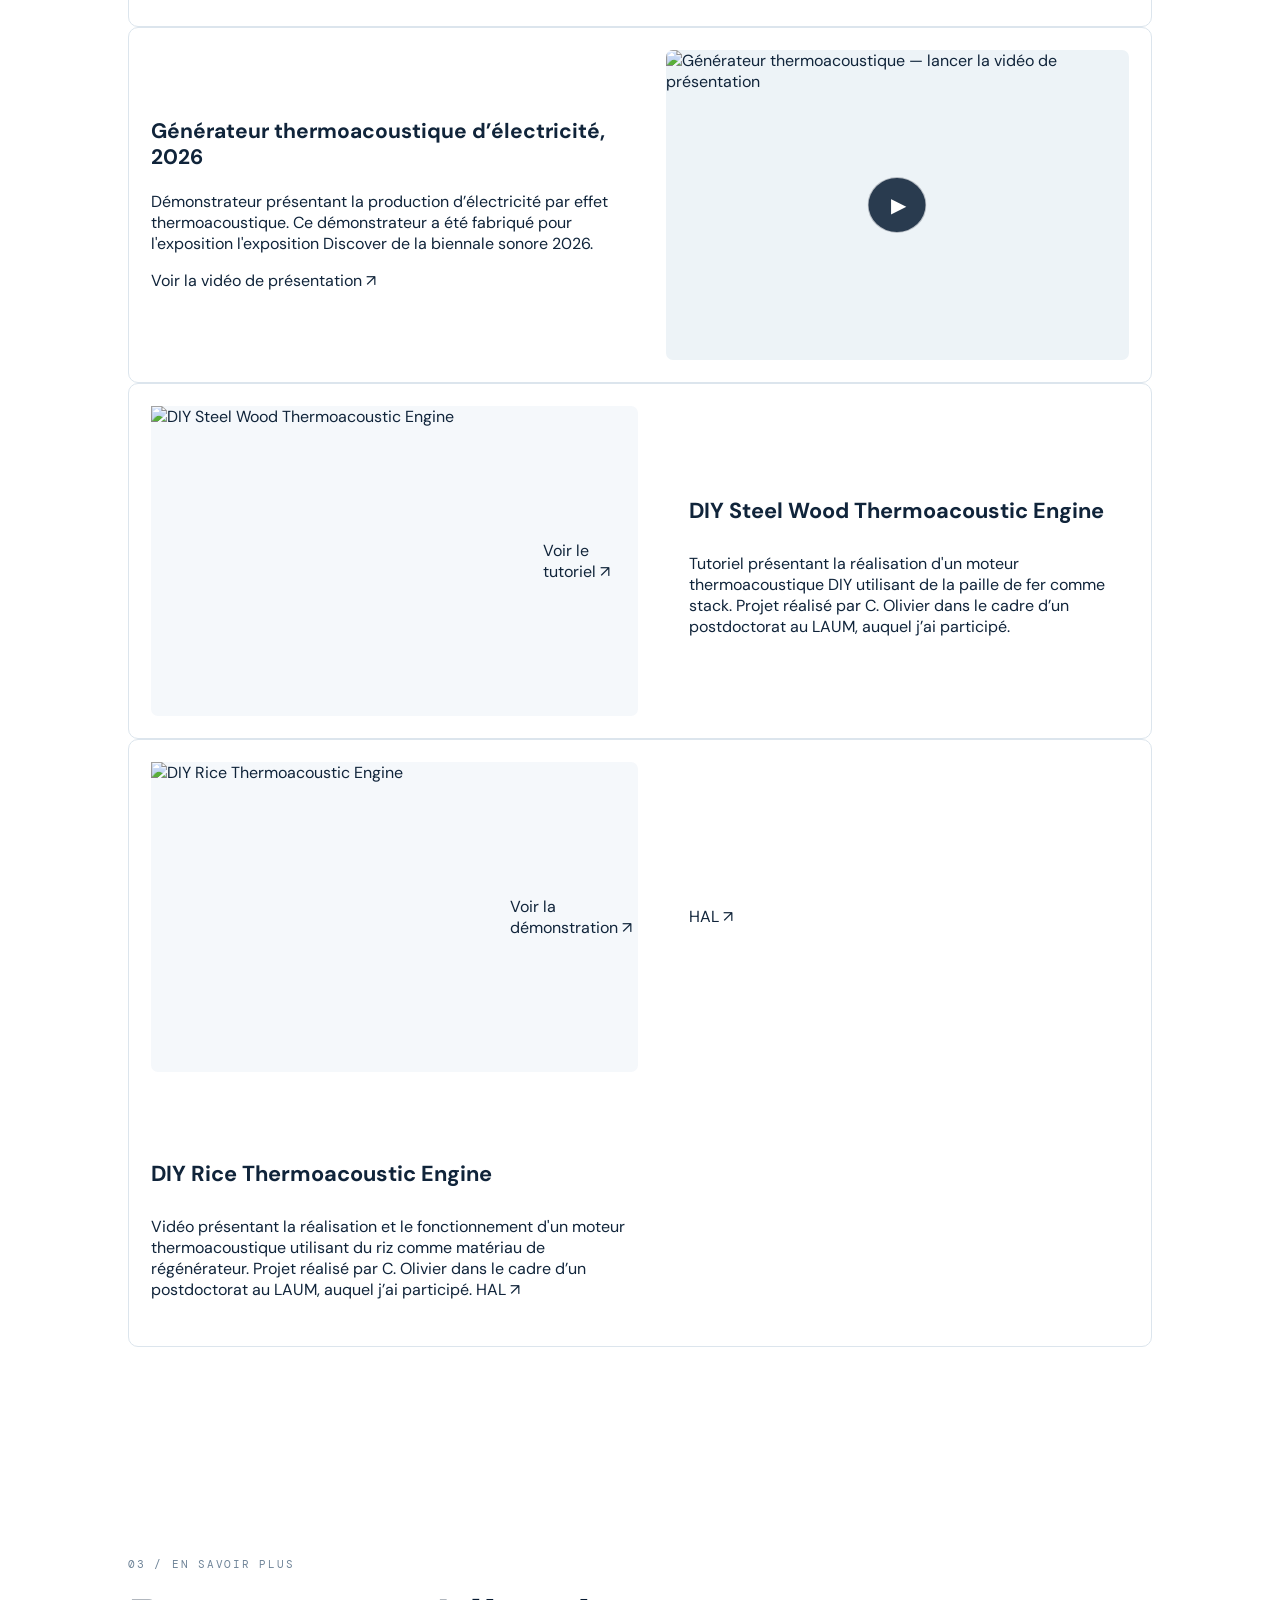
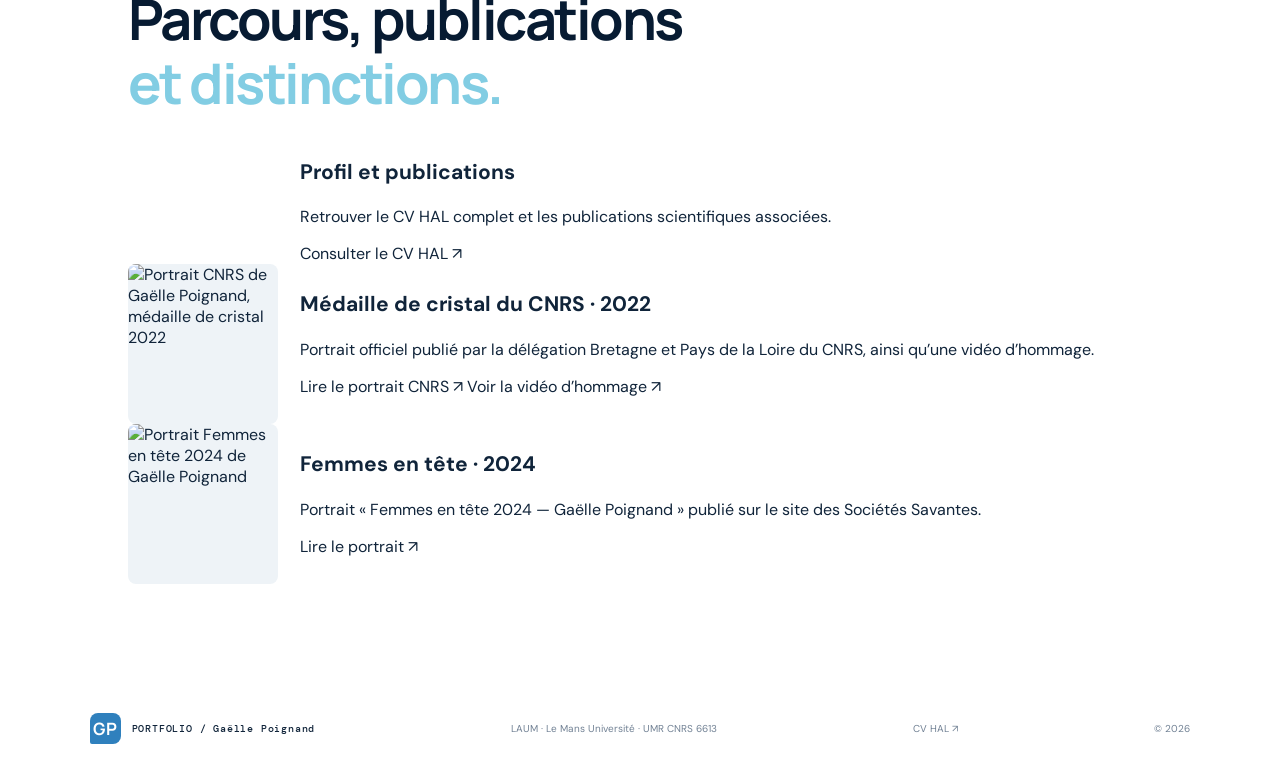
==== commit 9b2cf4f5: "Add empty anchor tag in about section" ====
--- a/index.html
+++ b/index.html
@@ -526,6 +526,7 @@
 </div>
 <div class="about-grid">
 <article class="about-item">
+   <a > </a>
 <div>
 <h3>
         Profil et publications
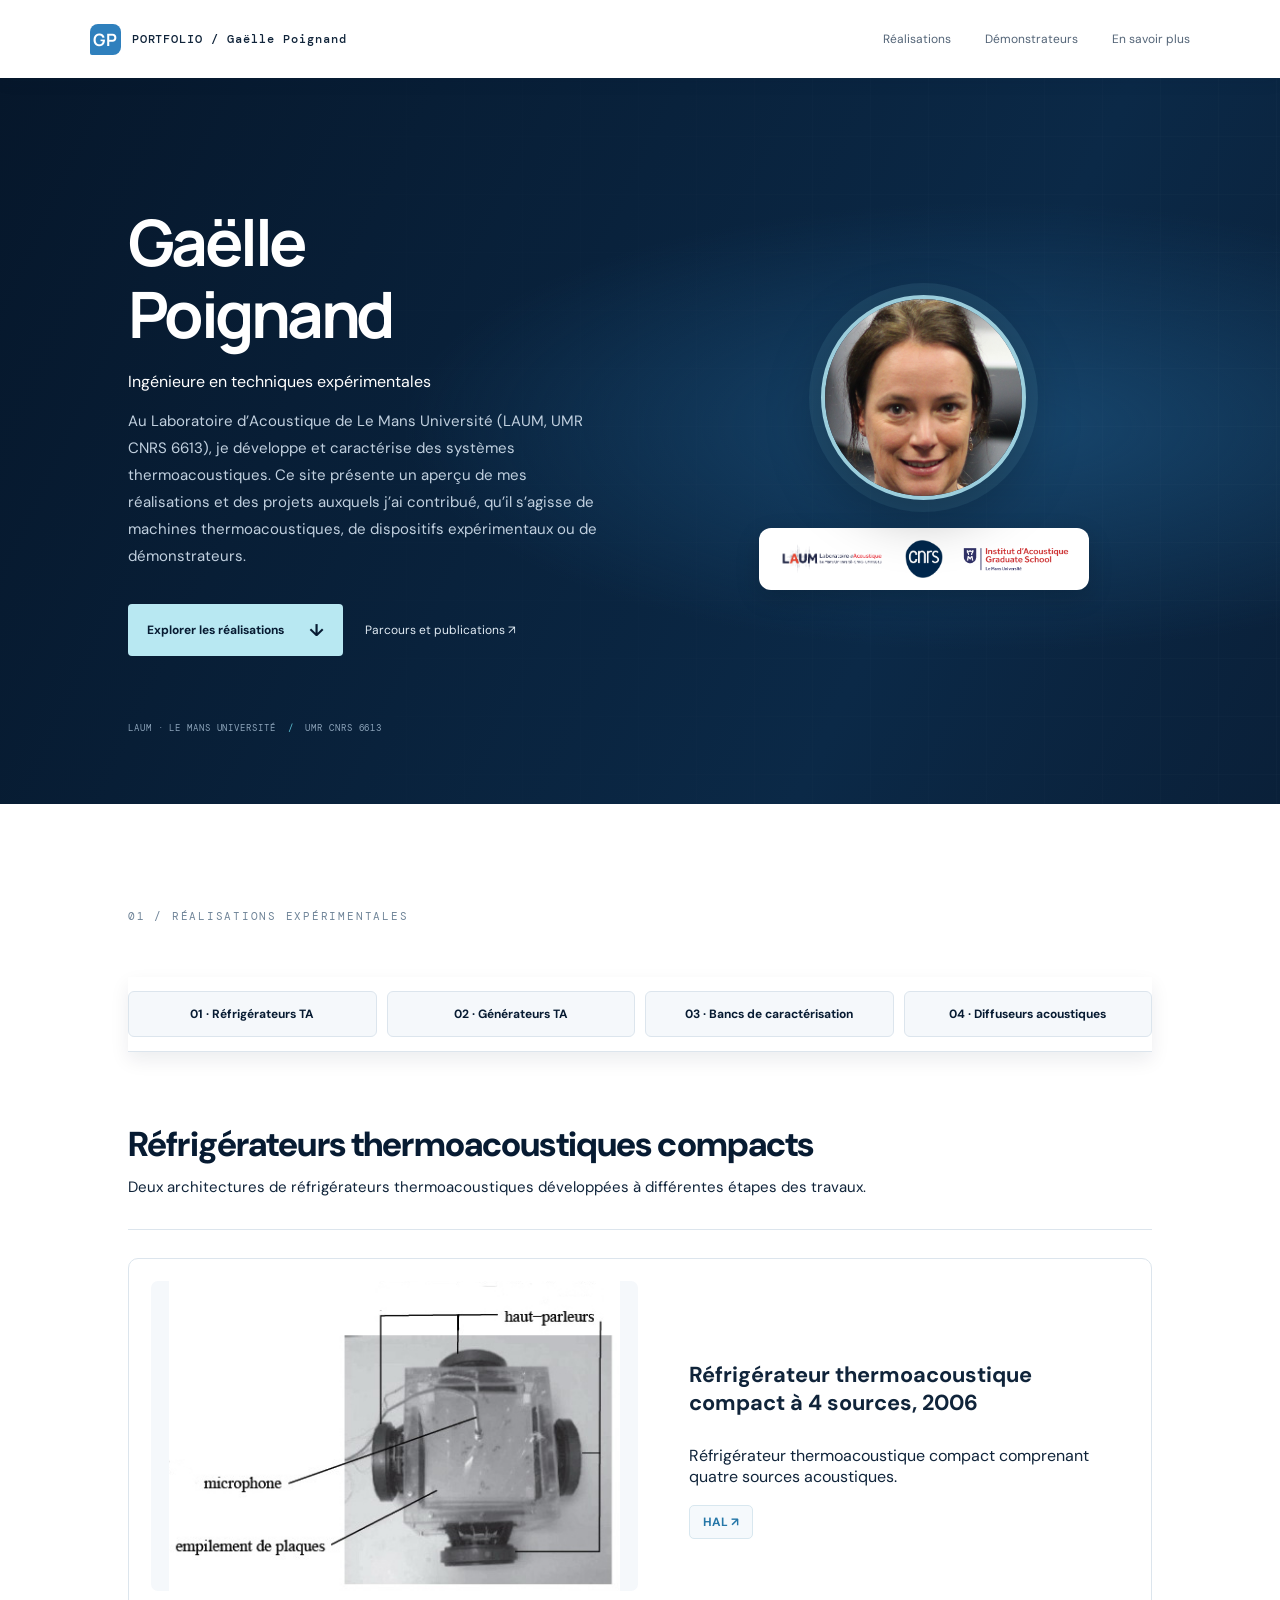
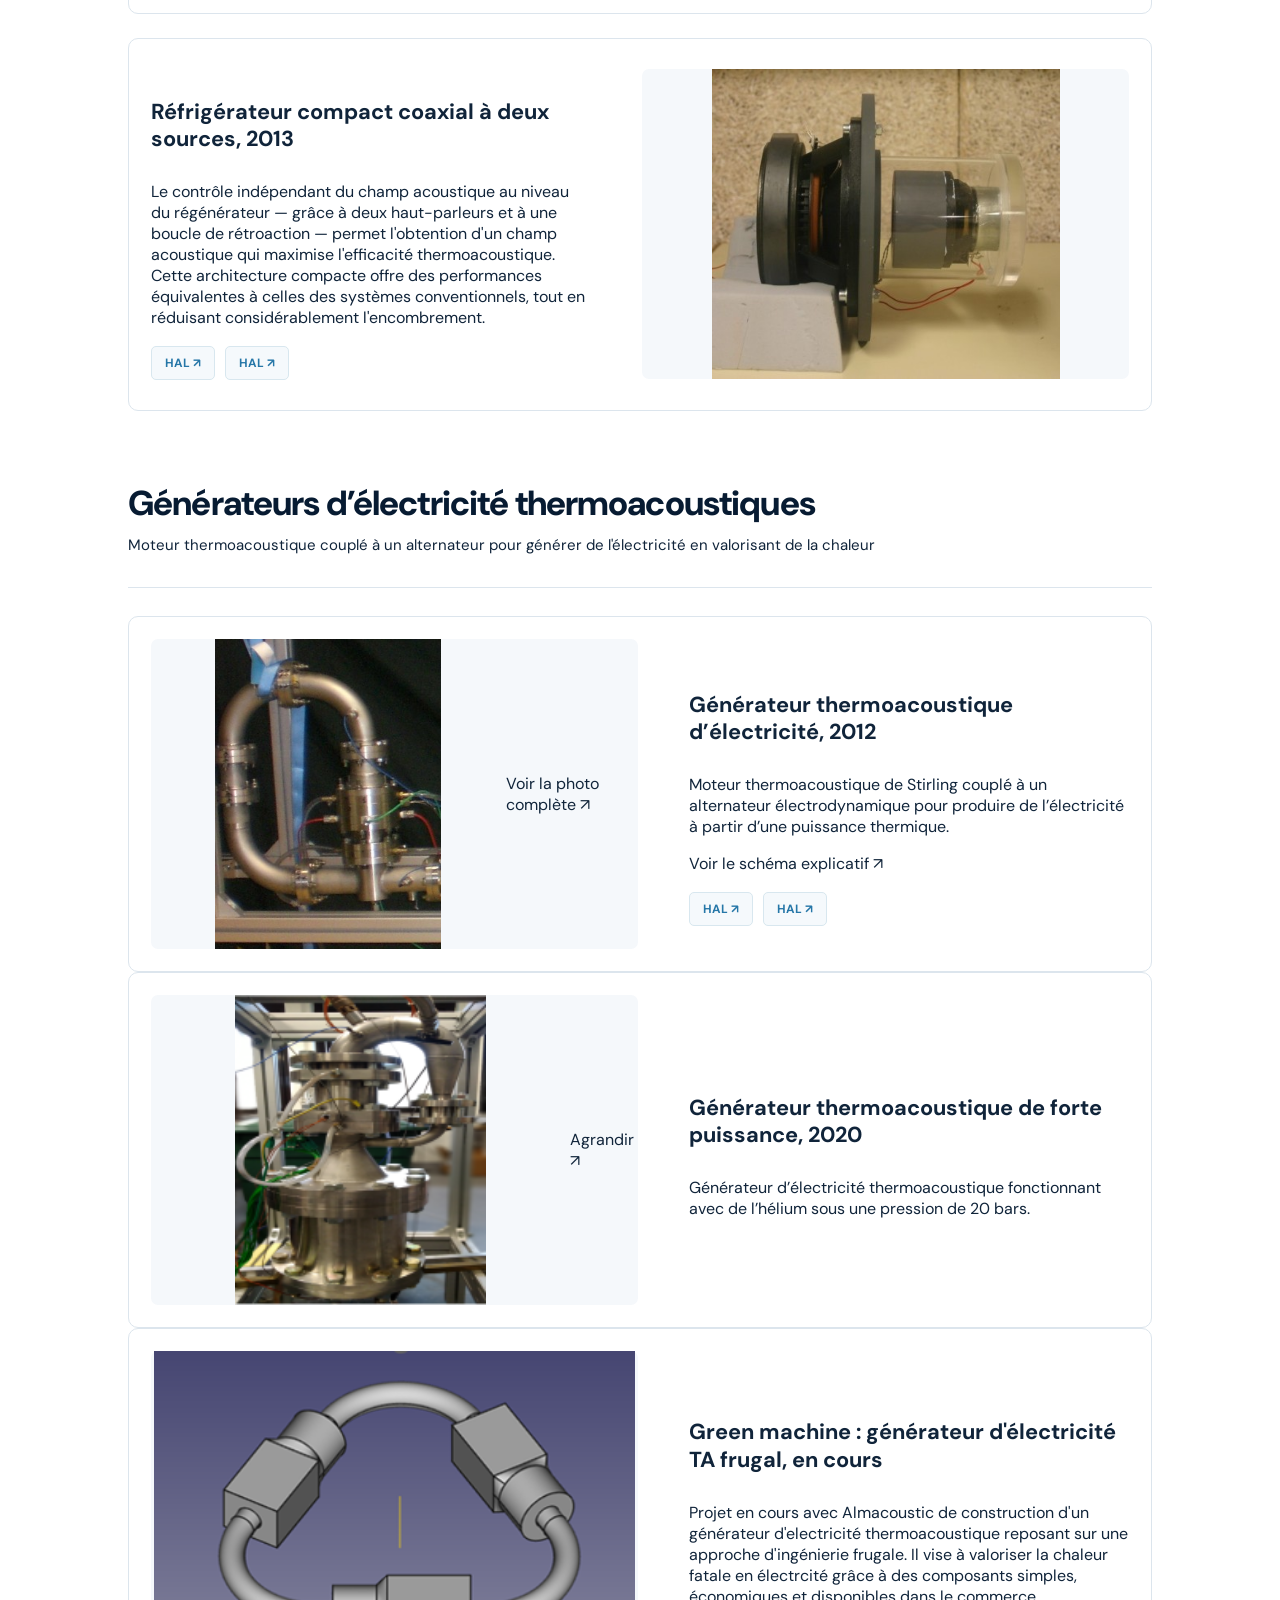
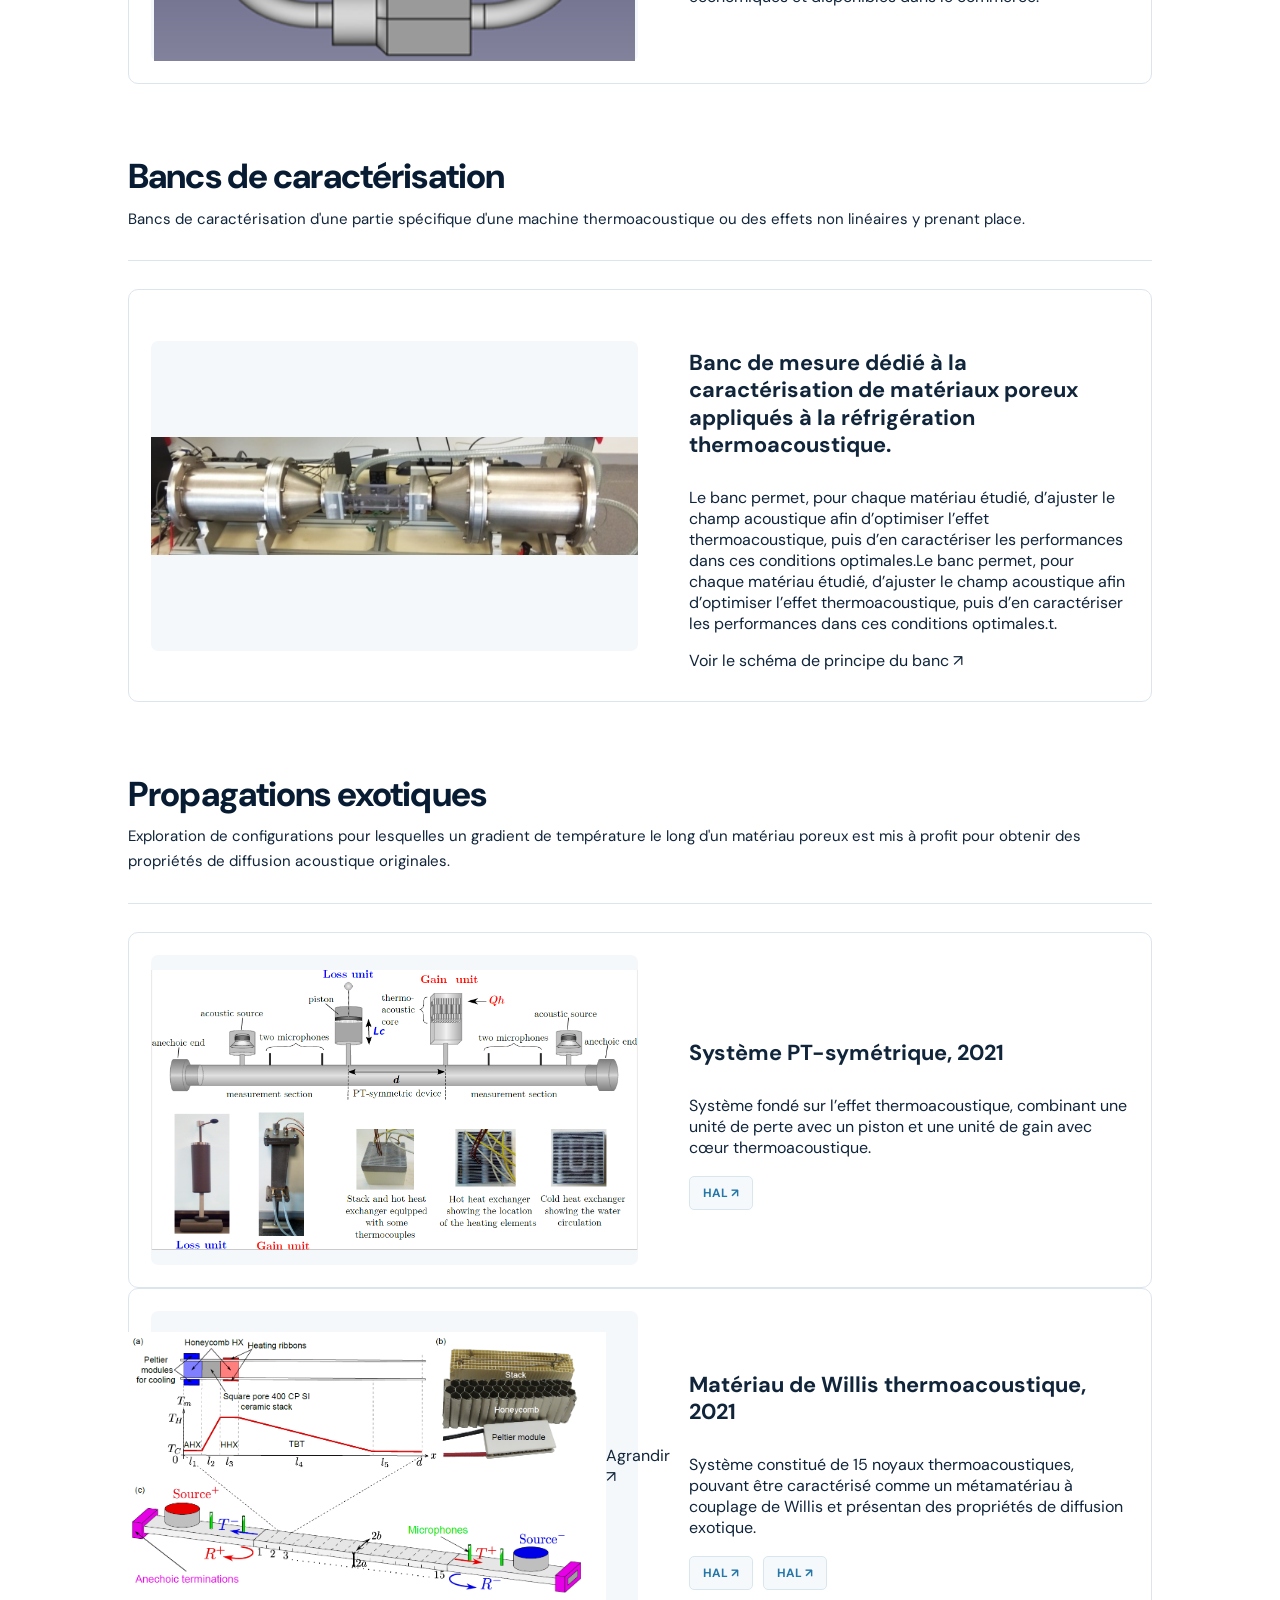
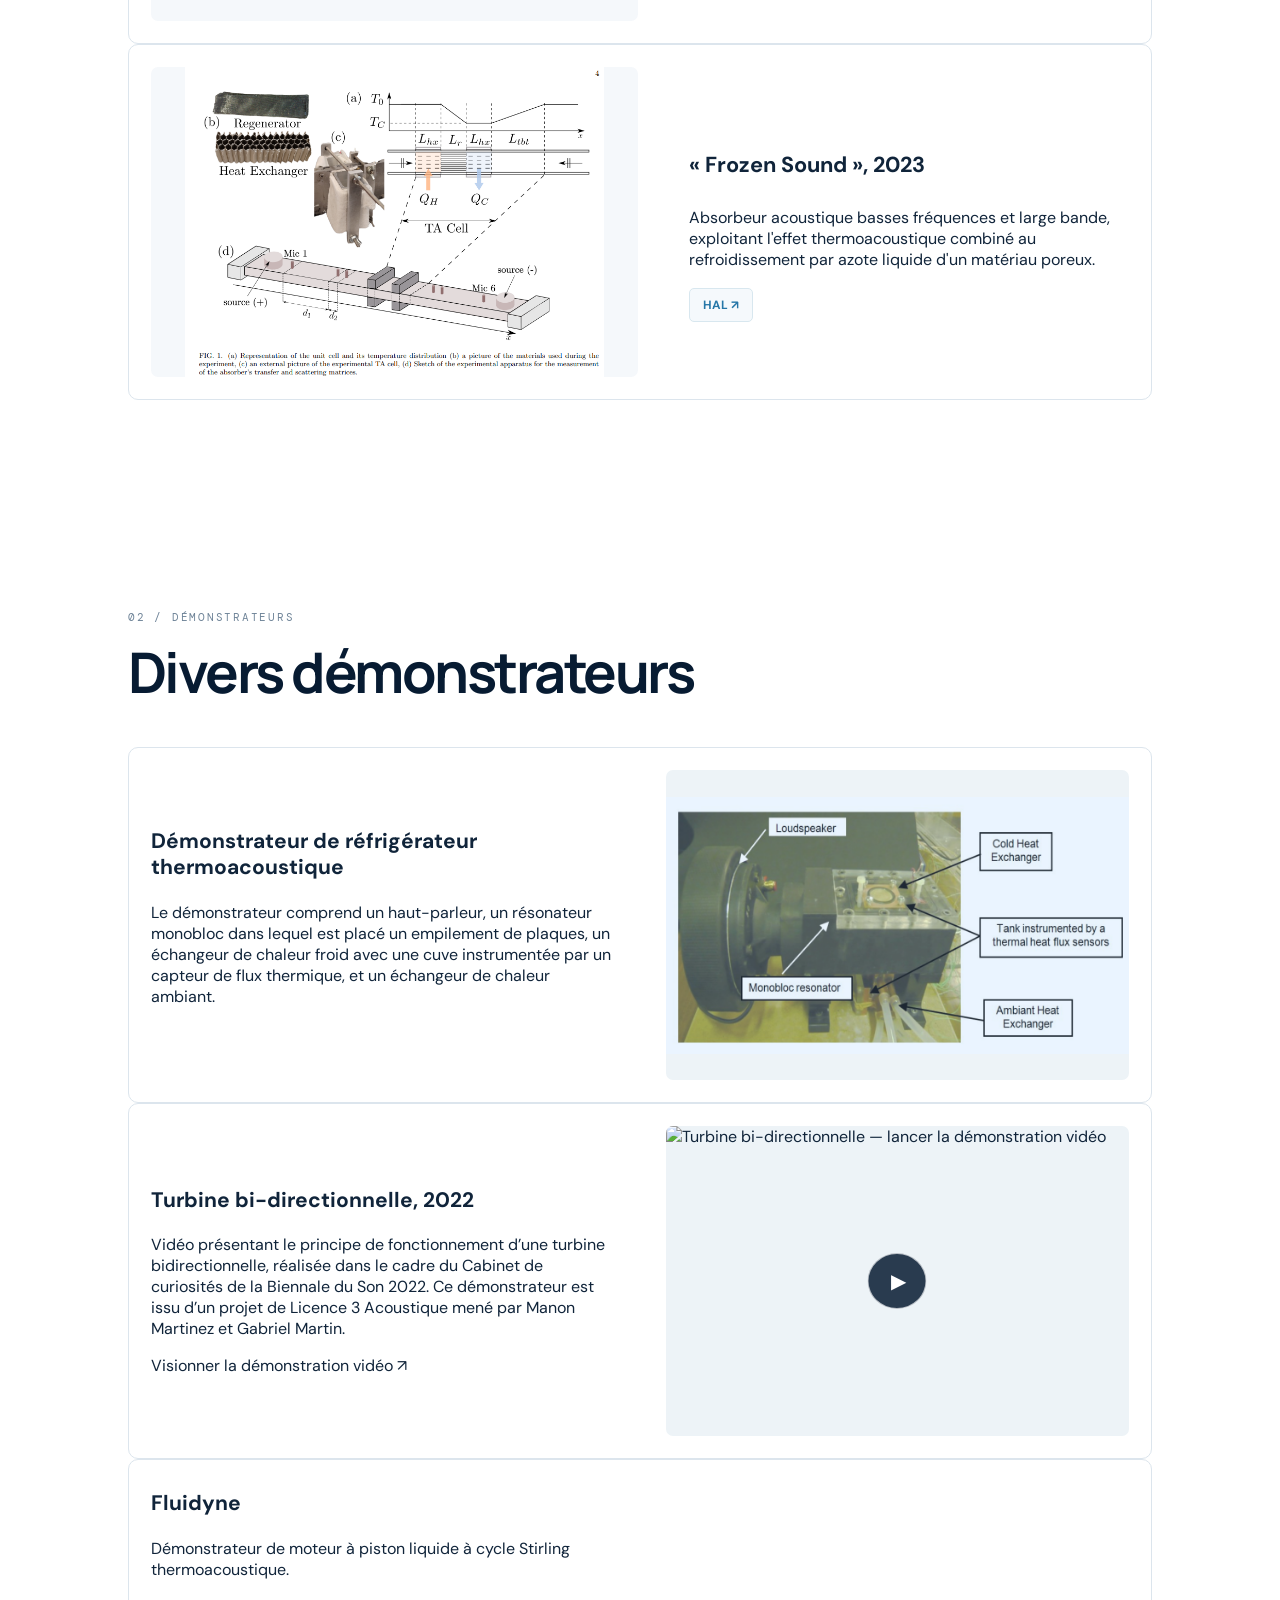
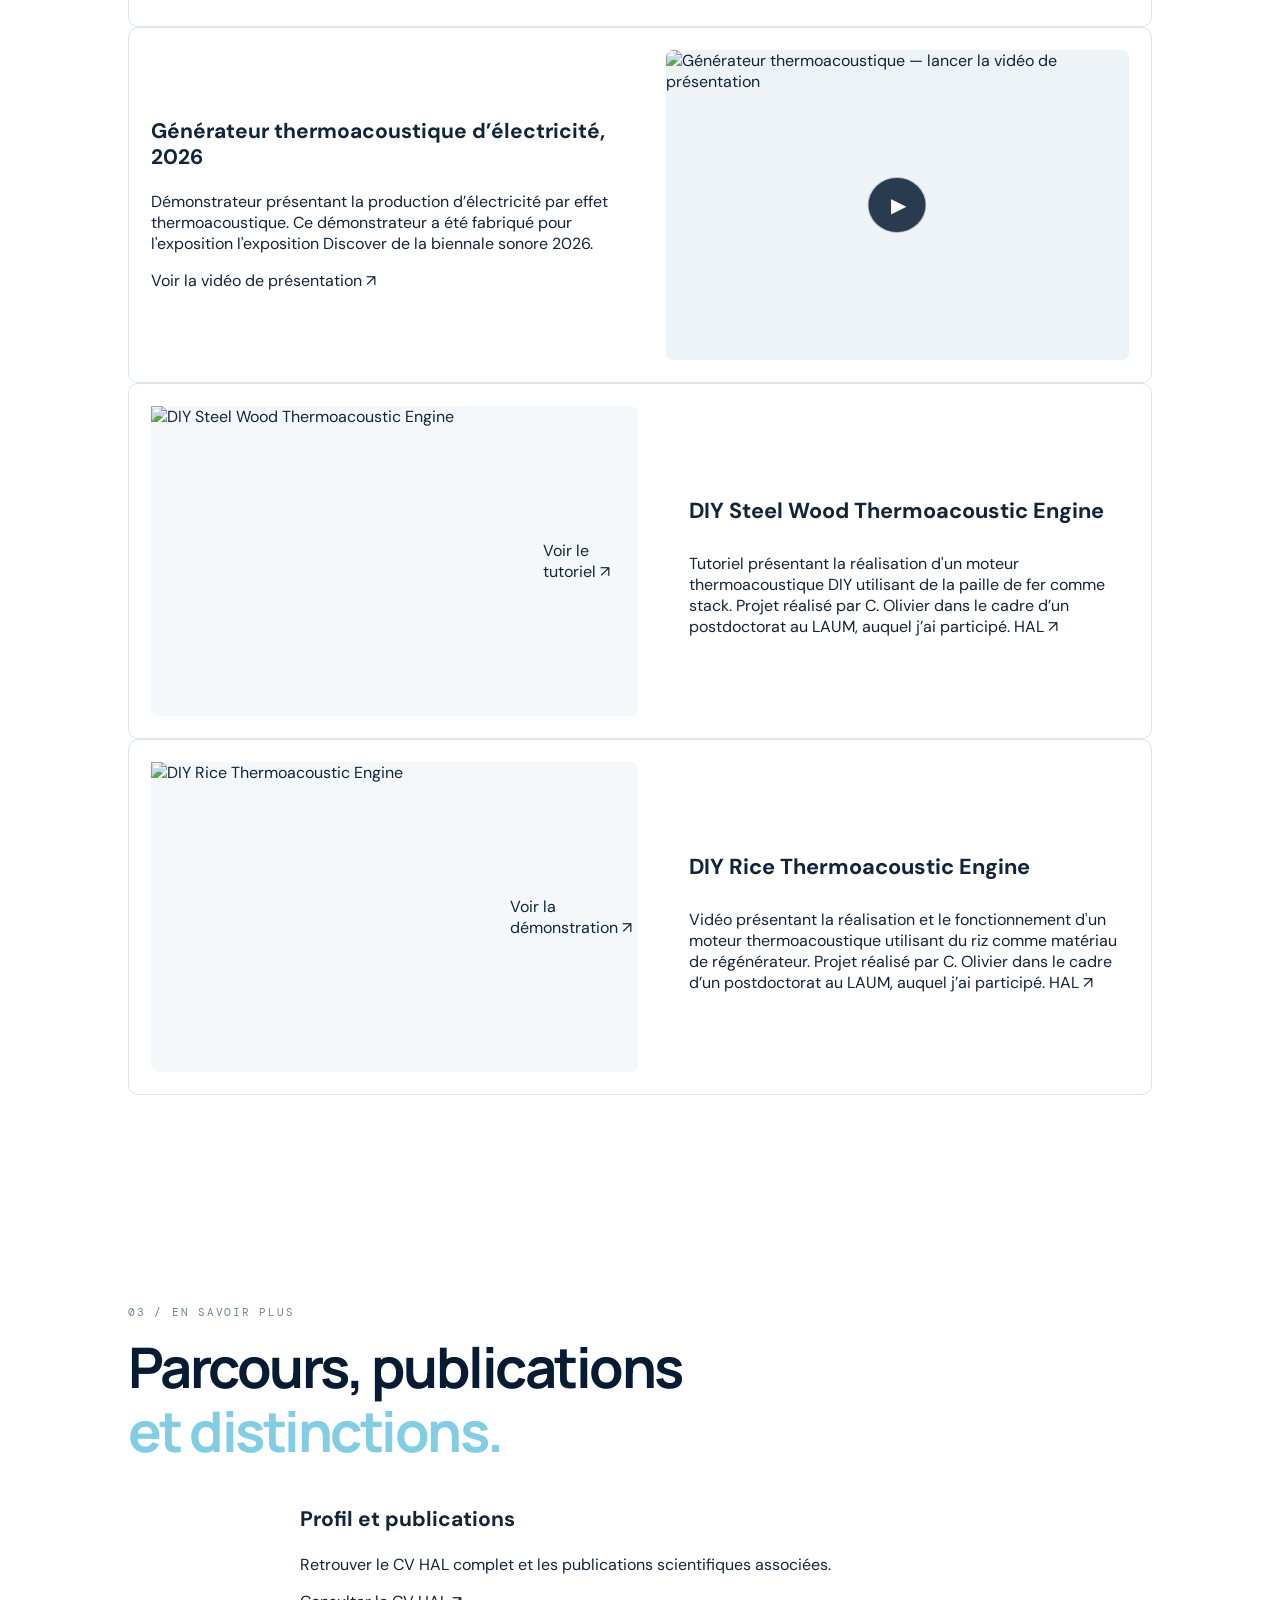
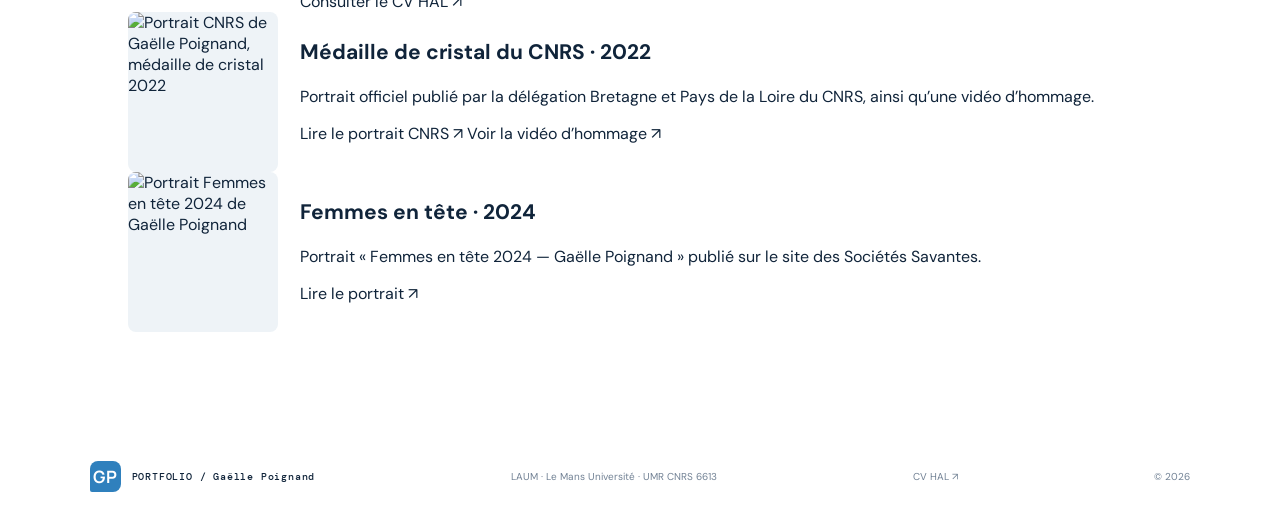
==== commit a639fb5d: "Add HAL link to DIY Steel Wood Thermoacoustic Engine Added a link to HAL for the DIY Steel Wood Ther" ====
--- a/index.html
+++ b/index.html
@@ -478,6 +478,9 @@
     </h4>
     <p>
       Tutoriel présentant la réalisation d'un moteur thermoacoustique DIY utilisant de la paille de fer comme stack. Projet réalisé par C. Olivier dans le cadre d’un postdoctorat au LAUM, auquel j’ai participé.
+    <a href="https://hal.science/hal-01397360v1" rel="noopener noreferrer" target="_blank">
+         HAL ↗
+        </a>
     </p>
   </div>
 </article>
@@ -486,9 +489,7 @@
   <a class="project-visual" href="https://www.youtube.com/watch?v=dBqa5t8nefo" rel="noopener noreferrer" target="_blank">
     <img alt="DIY Rice Thermoacoustic Engine" loading="lazy" src="https://img.youtube.com/vi/dBqa5t8nefo/hqdefault.jpg"/>
     <span class="visual-open">
-      Voir la démonstration ↗  <a href="https://hal.science/hal-01397360v1" rel="noopener noreferrer" target="_blank">
-         HAL ↗
-        </a>
+      Voir la démonstration ↗ 
     </span>
   </a>
   <div class="project-body">
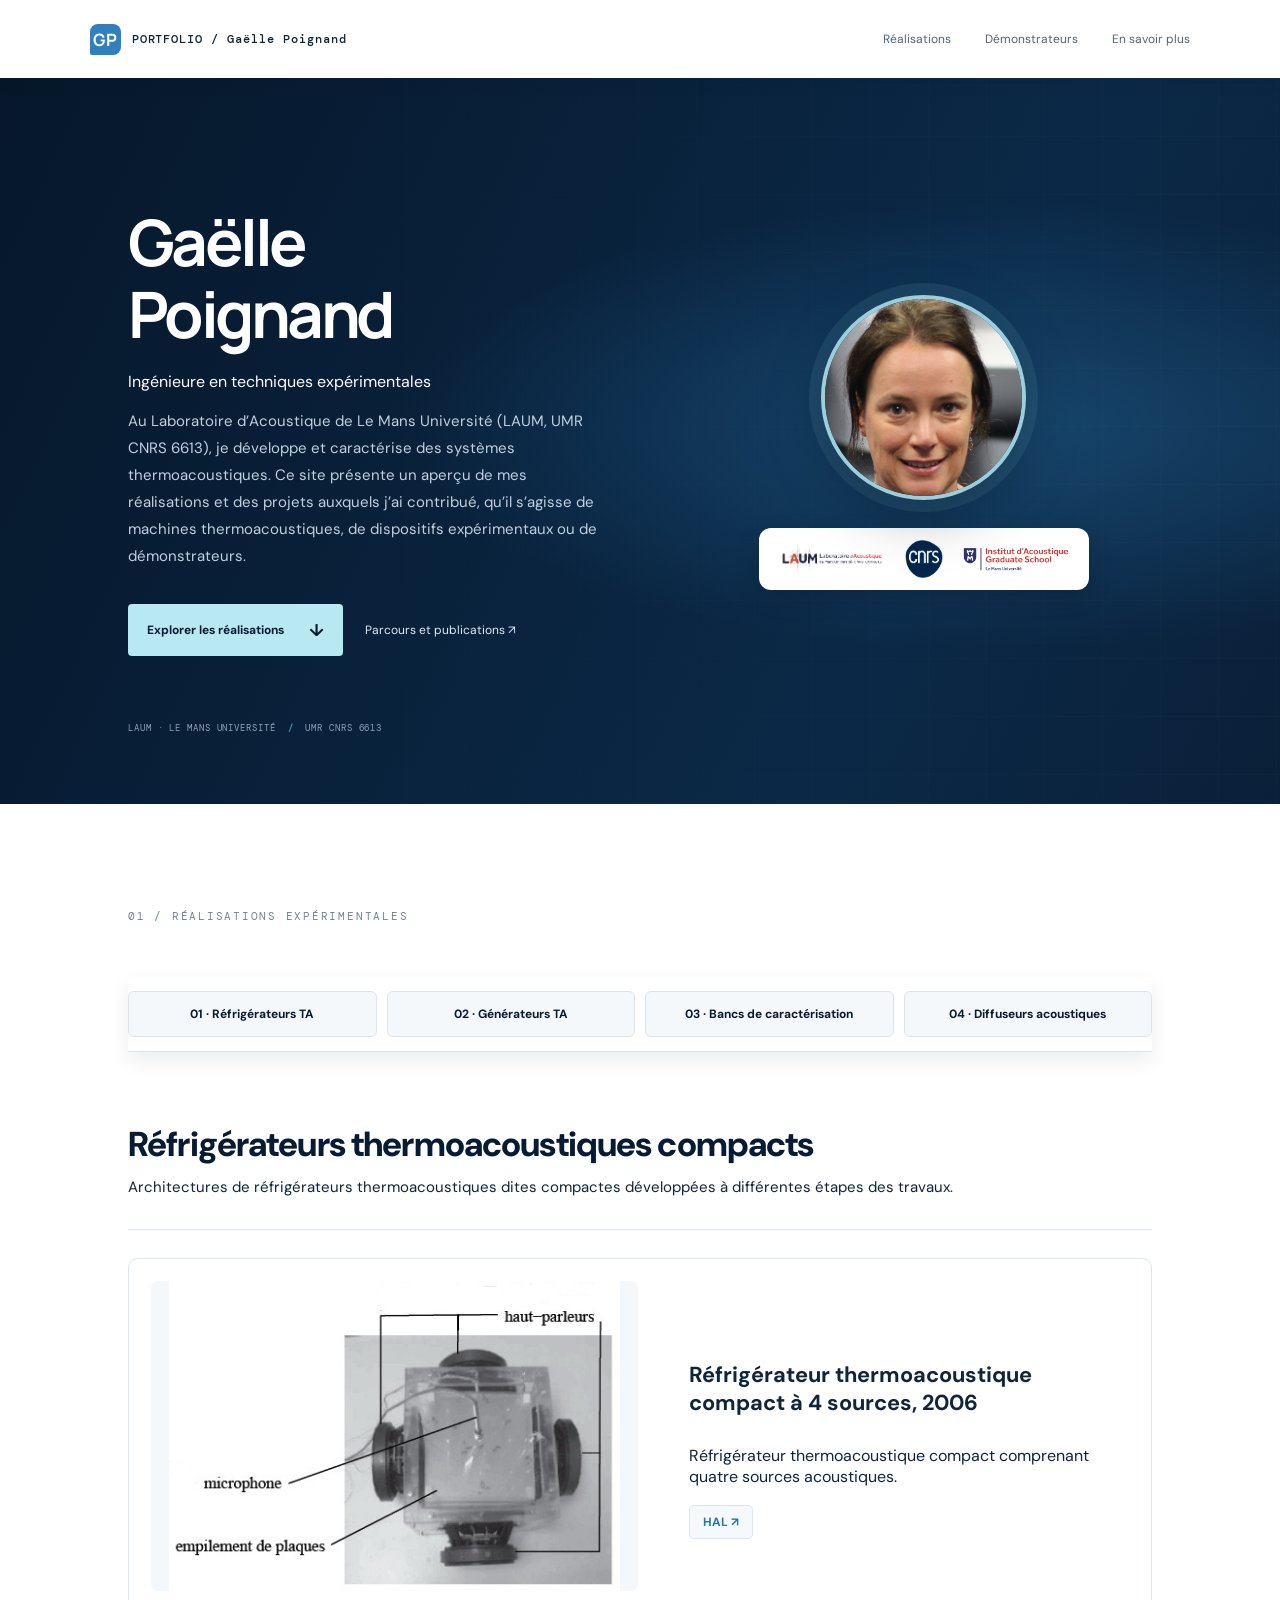
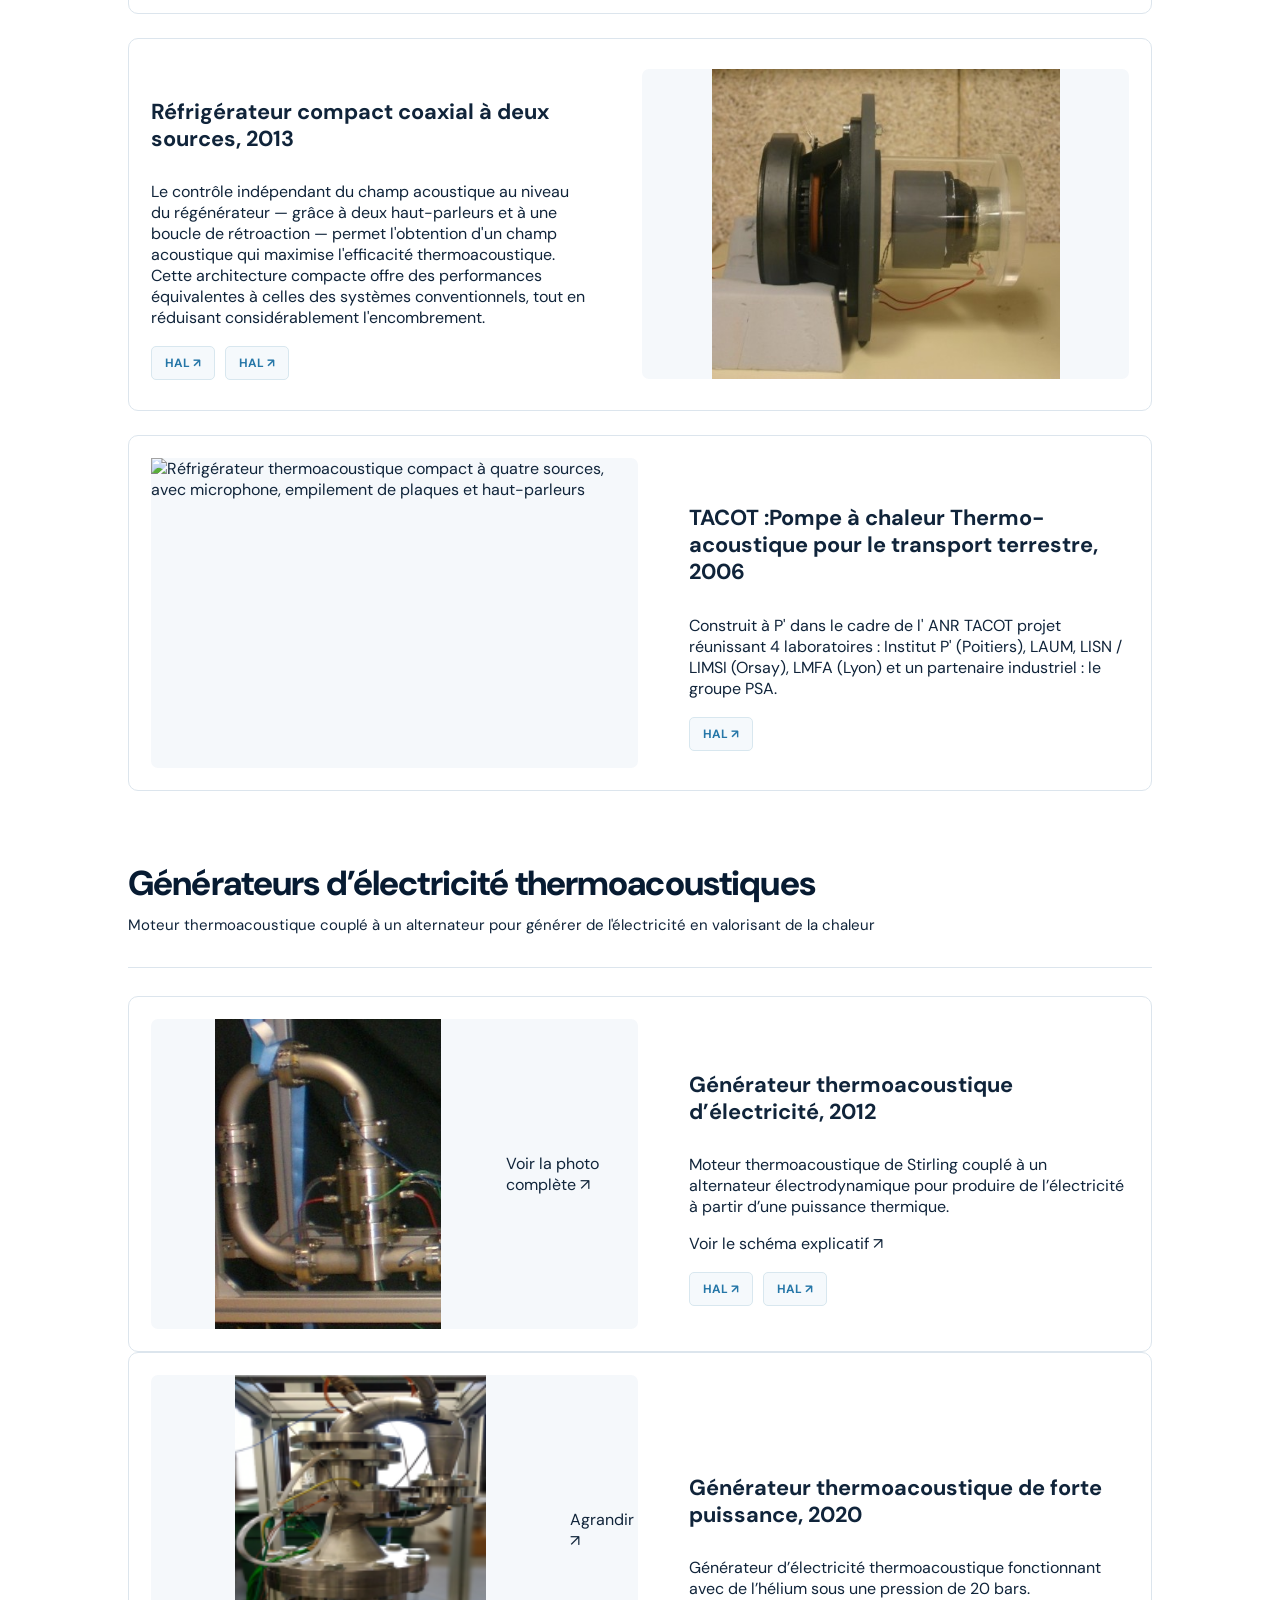
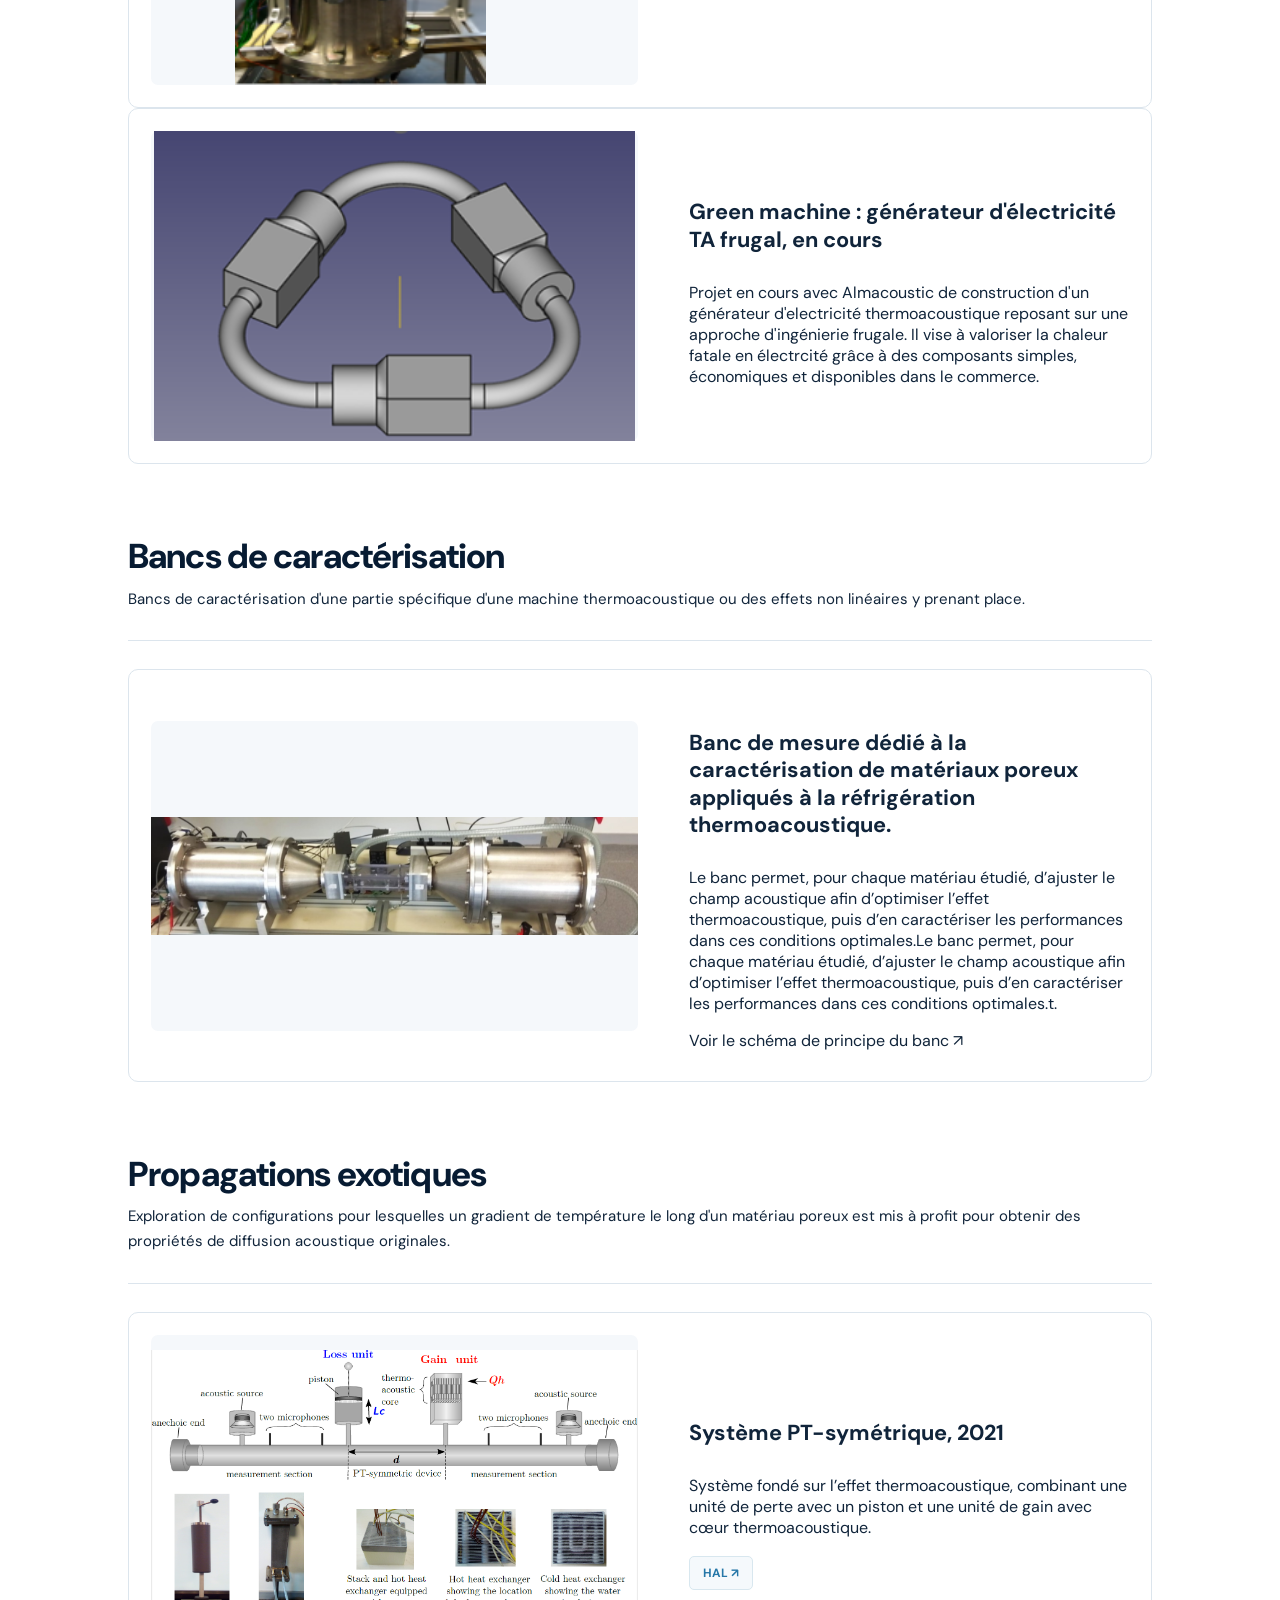
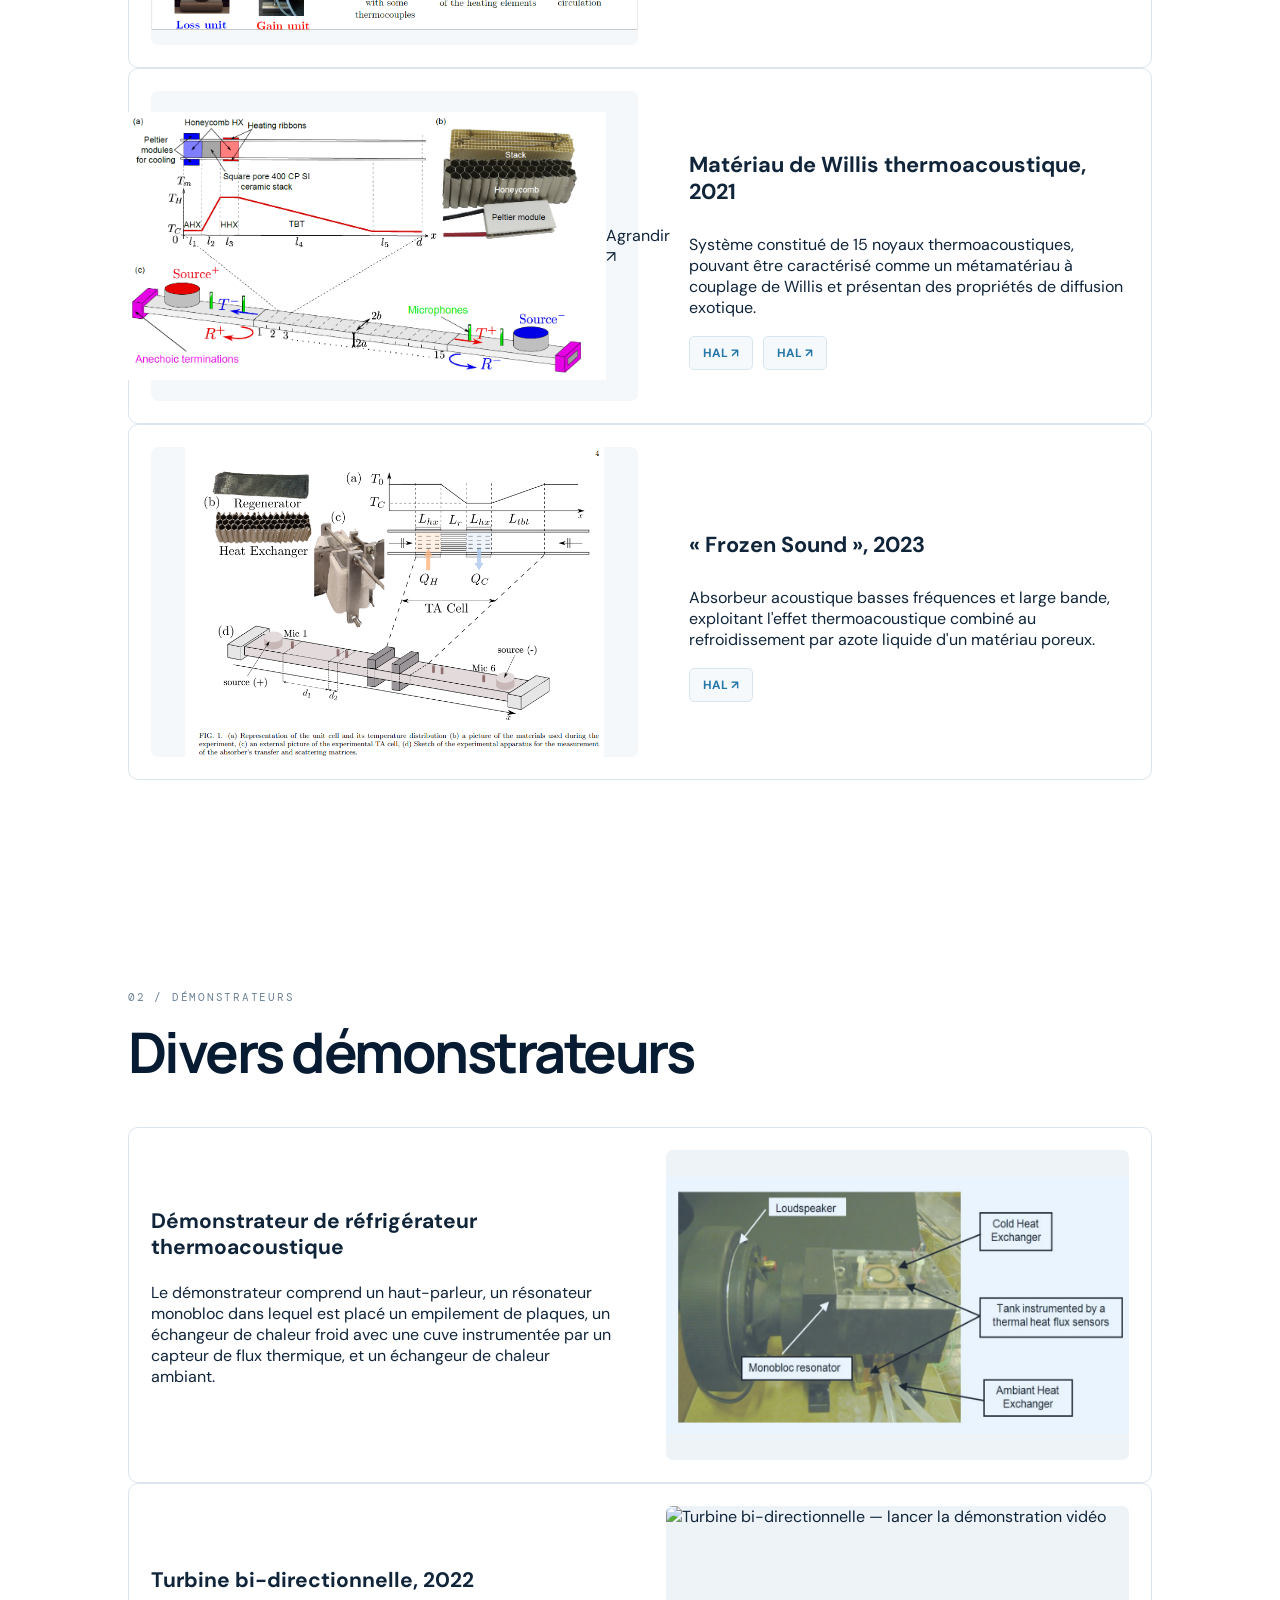
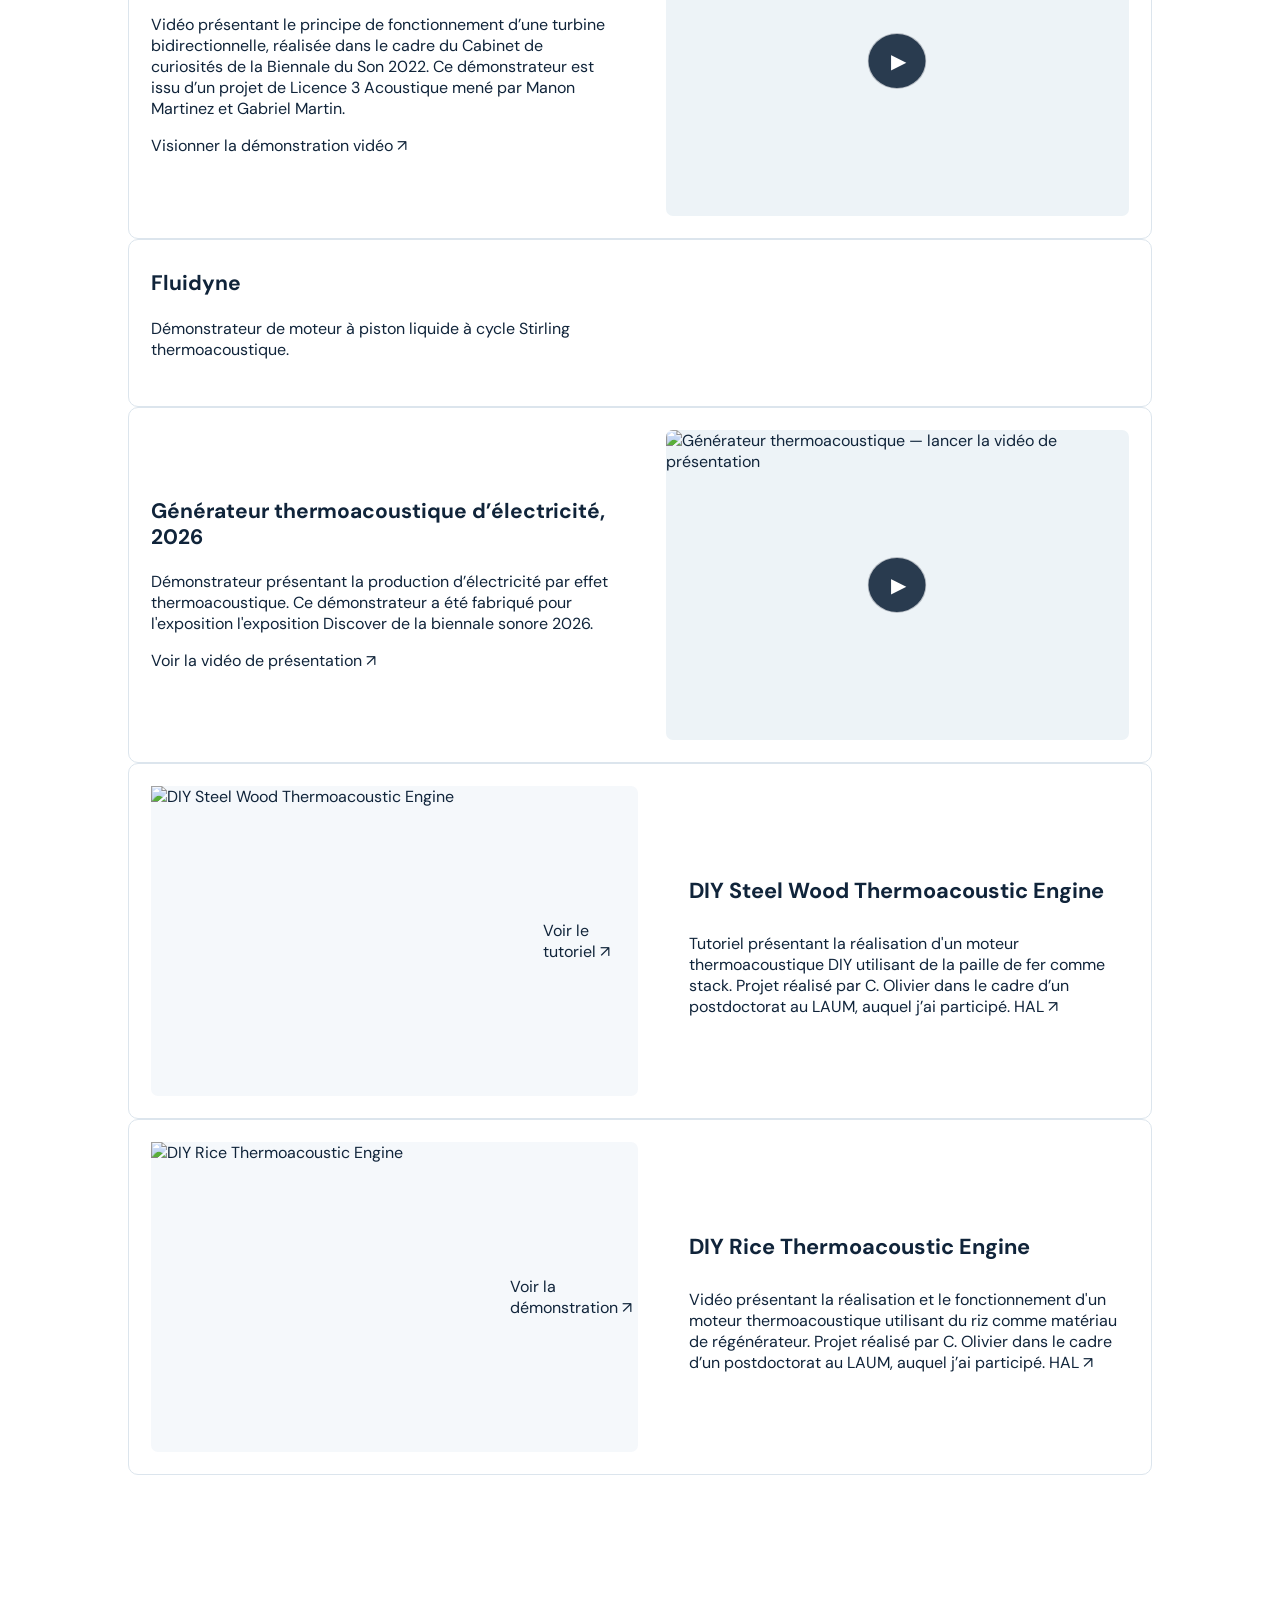
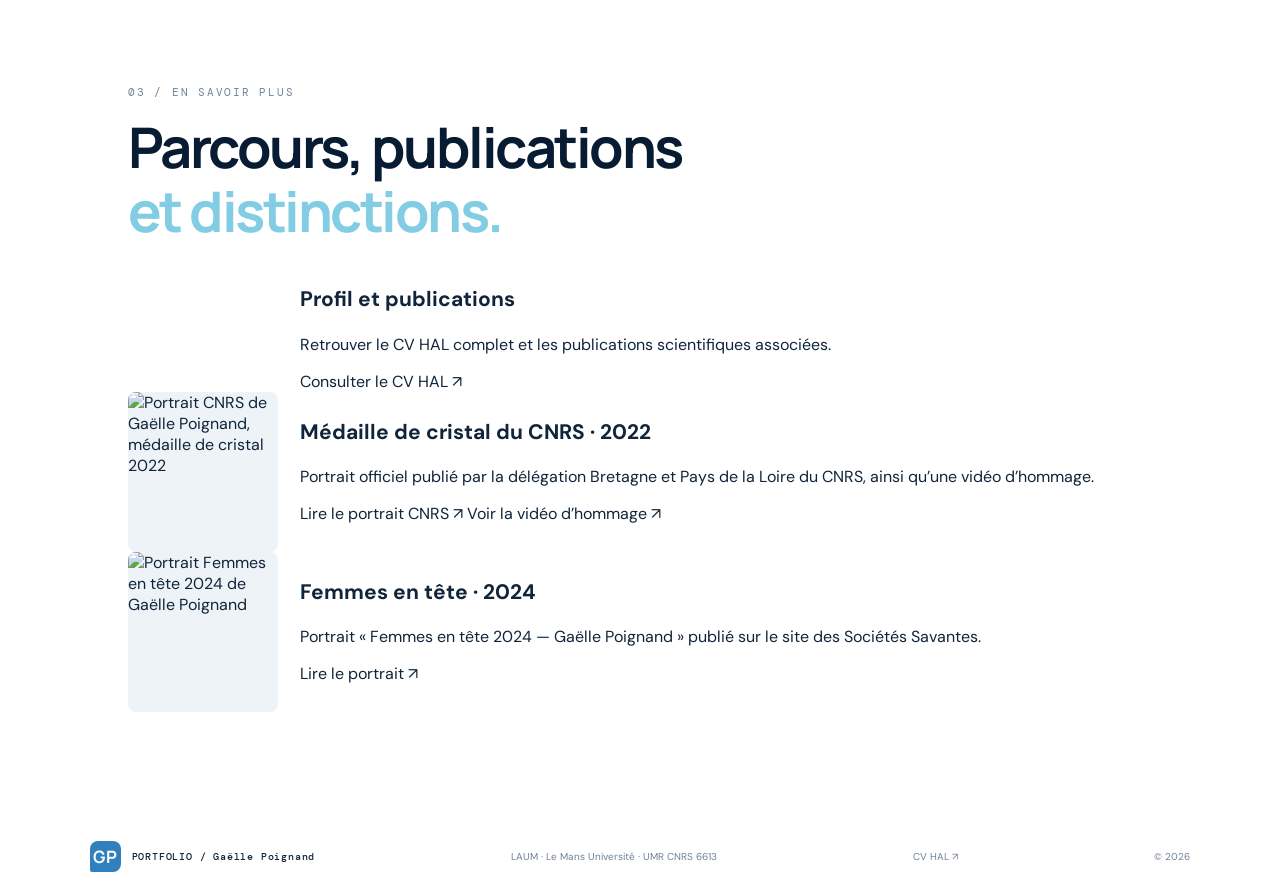
==== commit 7f500280: "Update index.html" ====
--- a/index.html
+++ b/index.html
@@ -134,7 +134,7 @@
        Réfrigérateurs thermoacoustiques compacts
       </h3>
 <p>
-       Deux architectures de réfrigérateurs thermoacoustiques développées à différentes étapes des travaux.
+       Architectures de réfrigérateurs thermoacoustiques dites compactes développées à différentes étapes des travaux.
       </p>
 </div>
 <div class="project-grid two-col">
@@ -185,6 +185,29 @@
 </div>
 </div>
 </article>
+<article class="project-card">
+<a class="project-visual" href="images/tacot.png" rel="noopener noreferrer" target="_blank">
+<img alt="Réfrigérateur thermoacoustique compact à quatre sources, avec microphone, empilement de plaques et haut-parleurs" loading="lazy" src="images/tacot.png"/>
+<span class="visual-open">
+              </span>
+</a>
+<div class="project-body">
+
+<h4>
+        TACOT :Pompe à chaleur Thermo-acoustique pour le transport terrestre, 2006
+       </h4>
+<p>
+        Construit à P' dans le cadre de l'<a href="https://anr-tacot.prd.fr/" rel="noopener noreferrer" target="_blank">
+         ANR TACOT </a>  projet réunissant 4 laboratoires : Institut P' (Poitiers), LAUM, LISN / LIMSI (Orsay), LMFA (Lyon) et un partenaire industriel : le groupe PSA.
+       </p>
+<div class="references">
+<a href="https://utc.hal.science/hal-03186004v1" rel="noopener noreferrer" target="_blank">
+         HAL ↗
+        </a>
+</div>
+</div>
+</article>
+   
 </div>
 <div class="subsection-heading" id="generateurs">
 
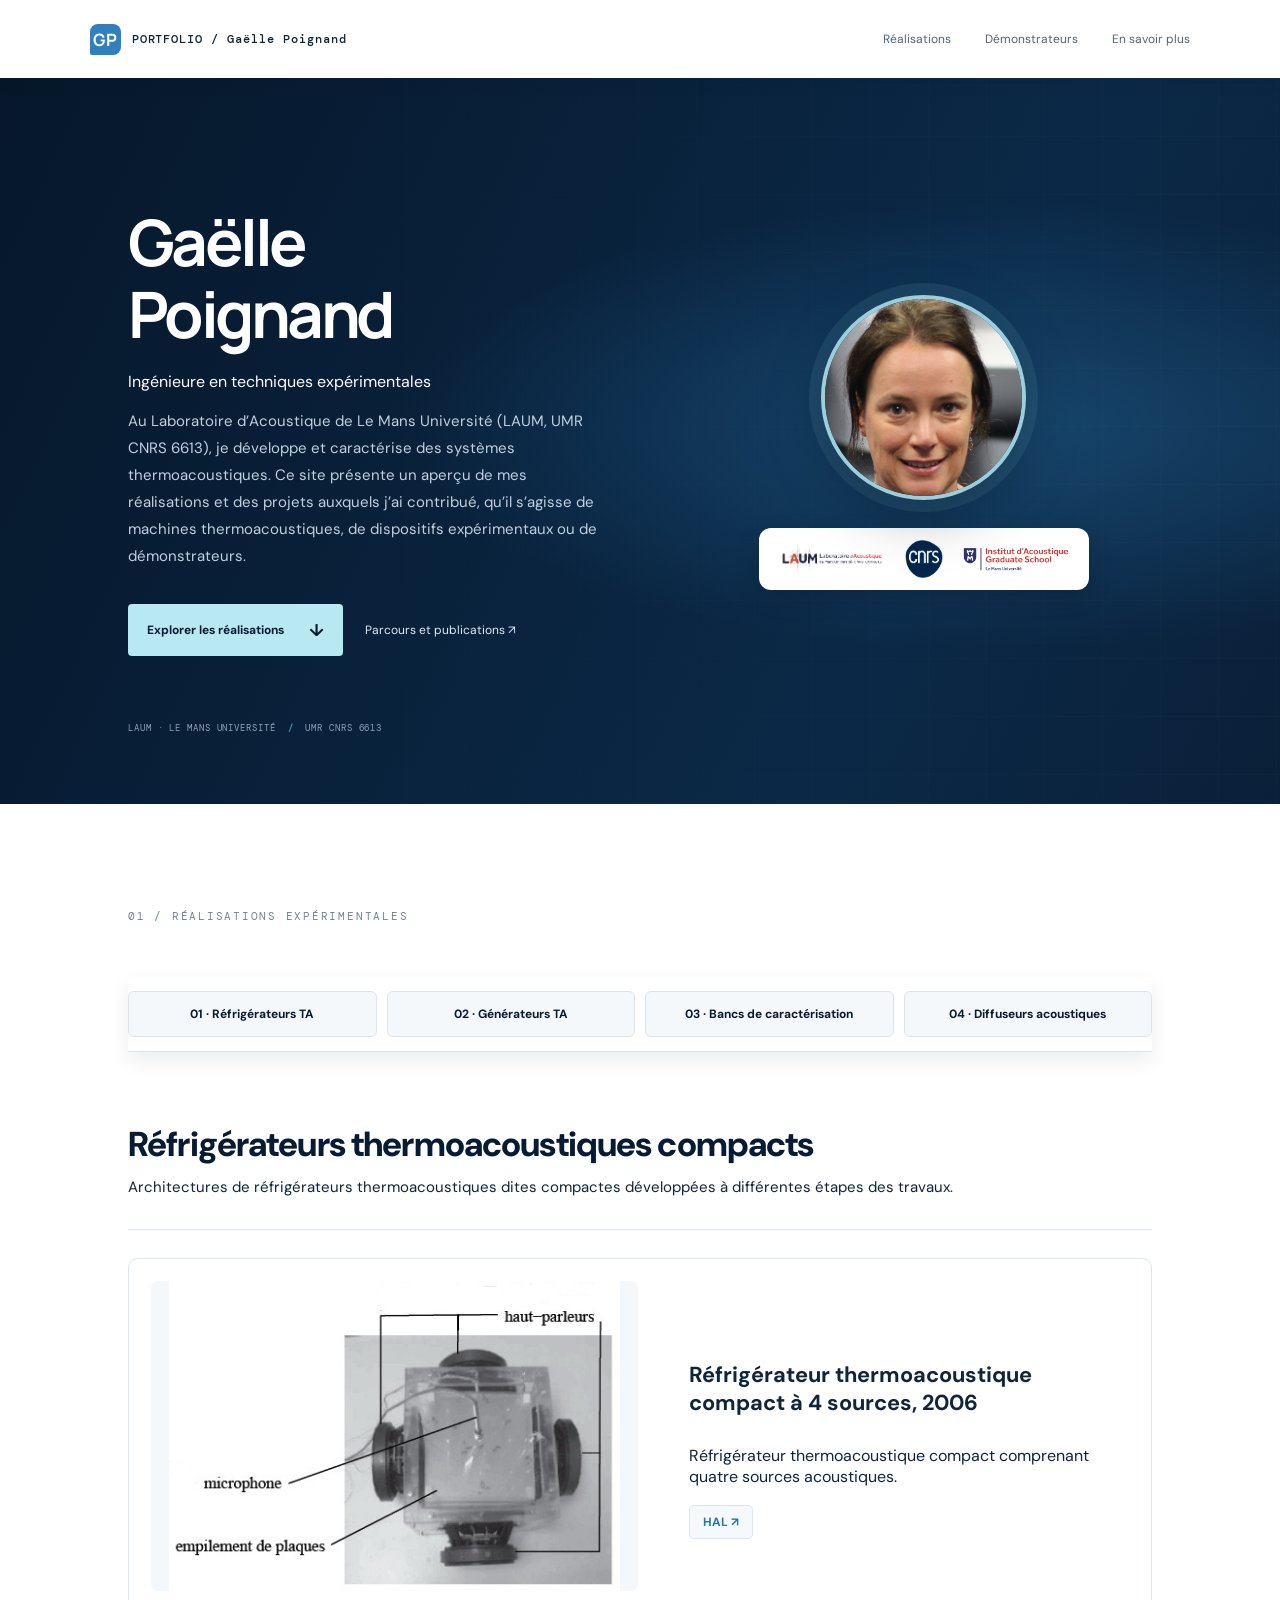
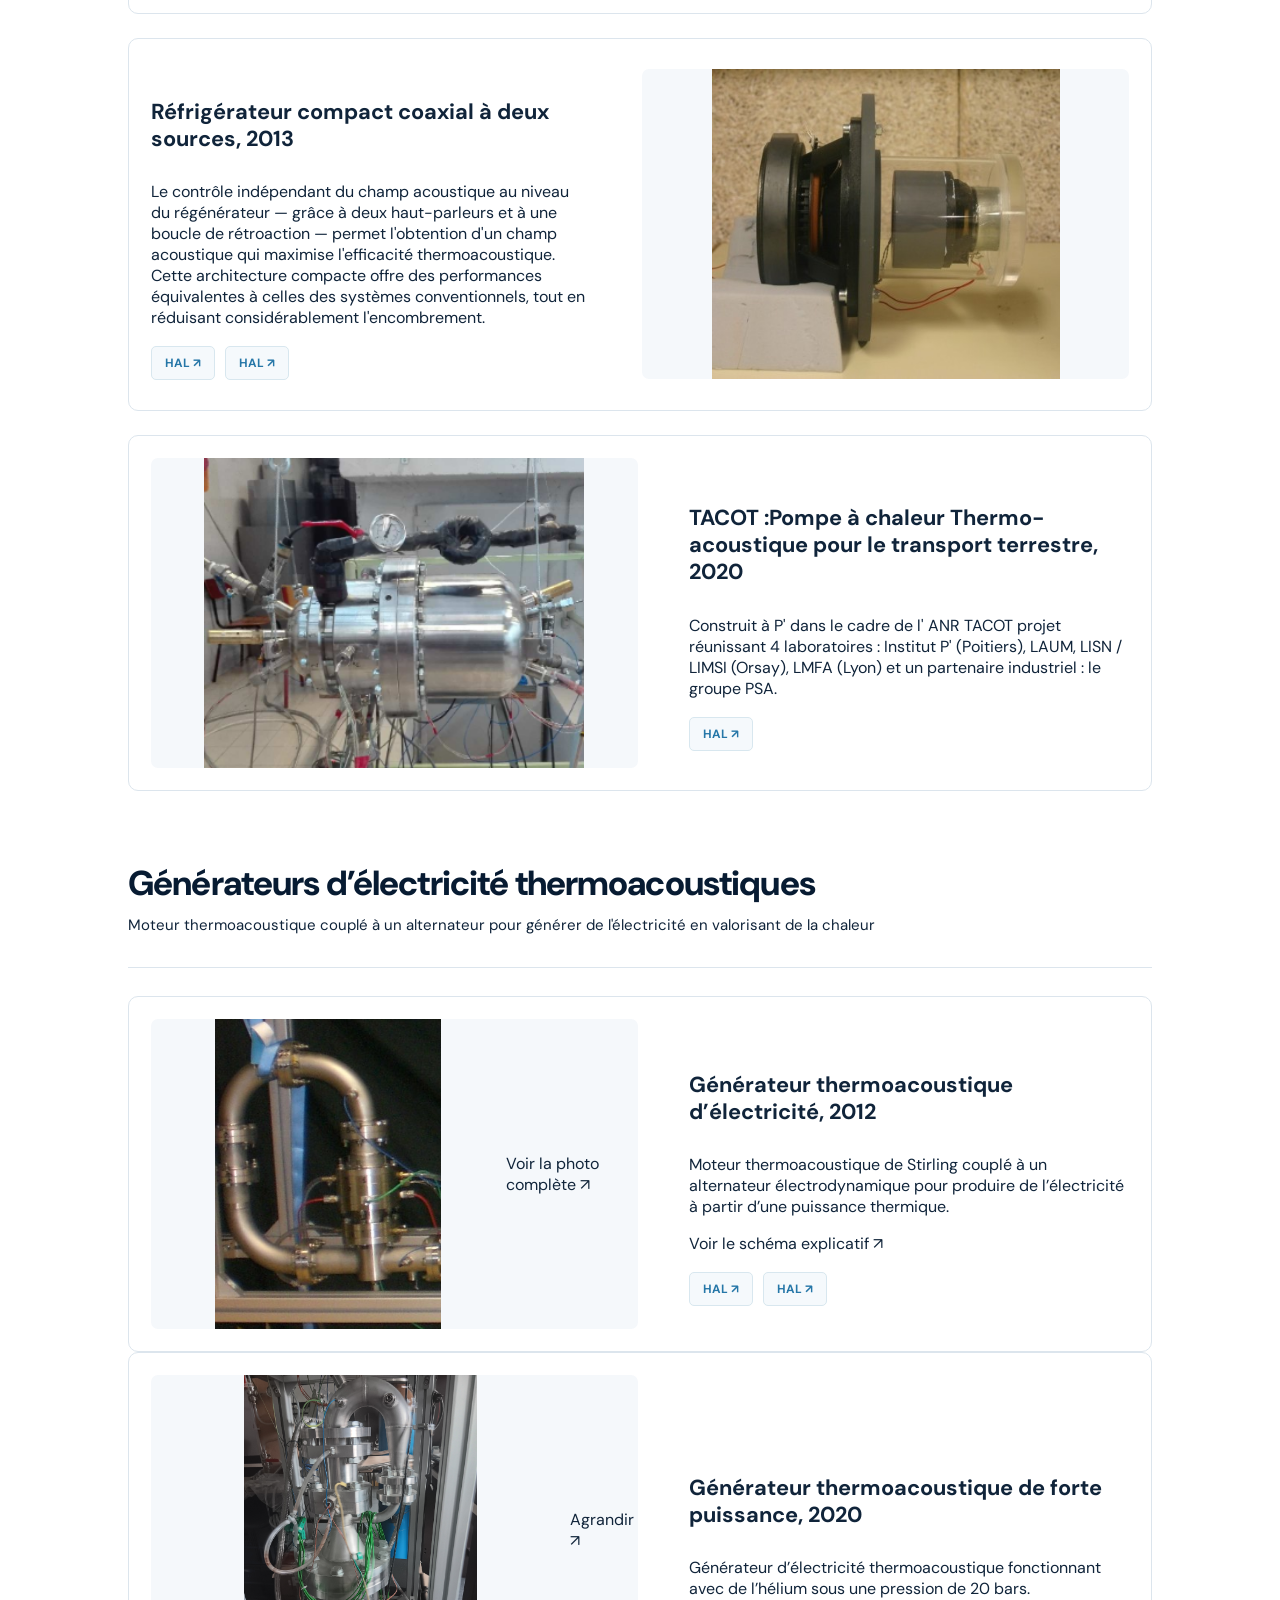
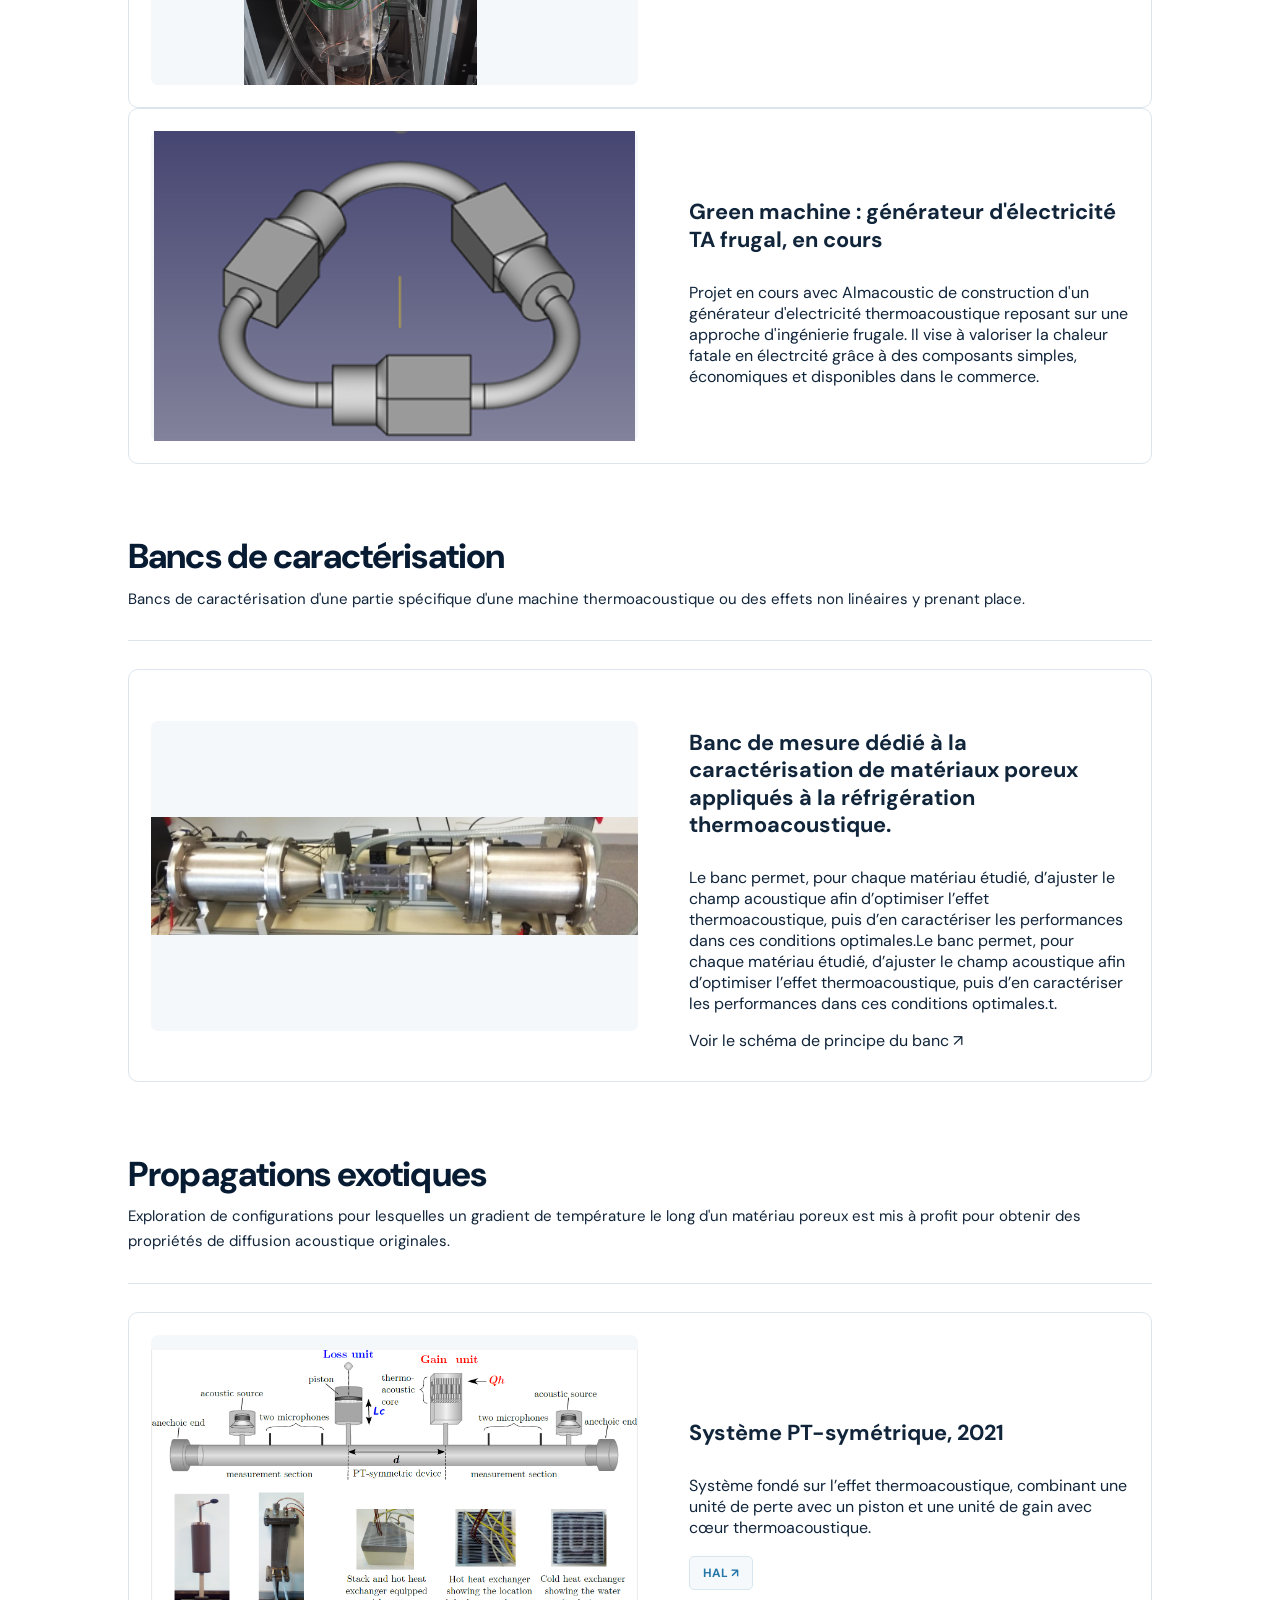
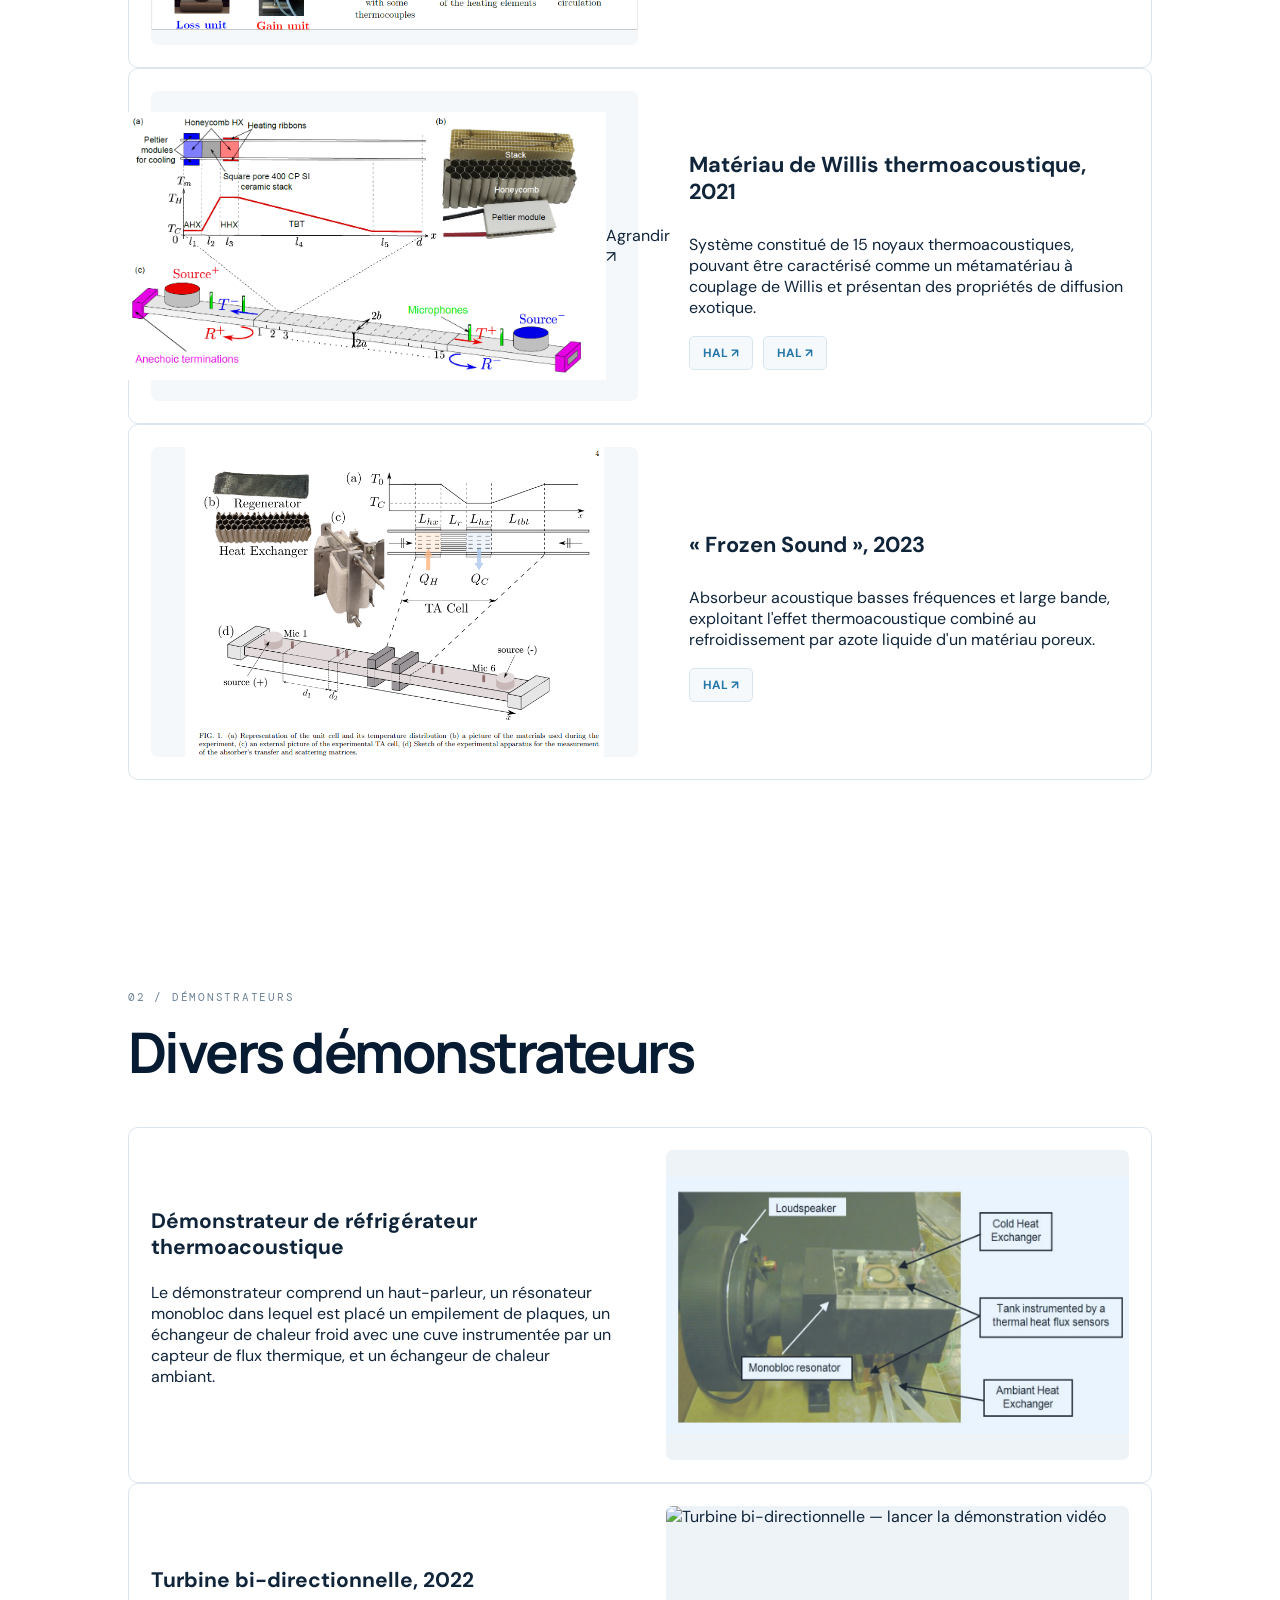
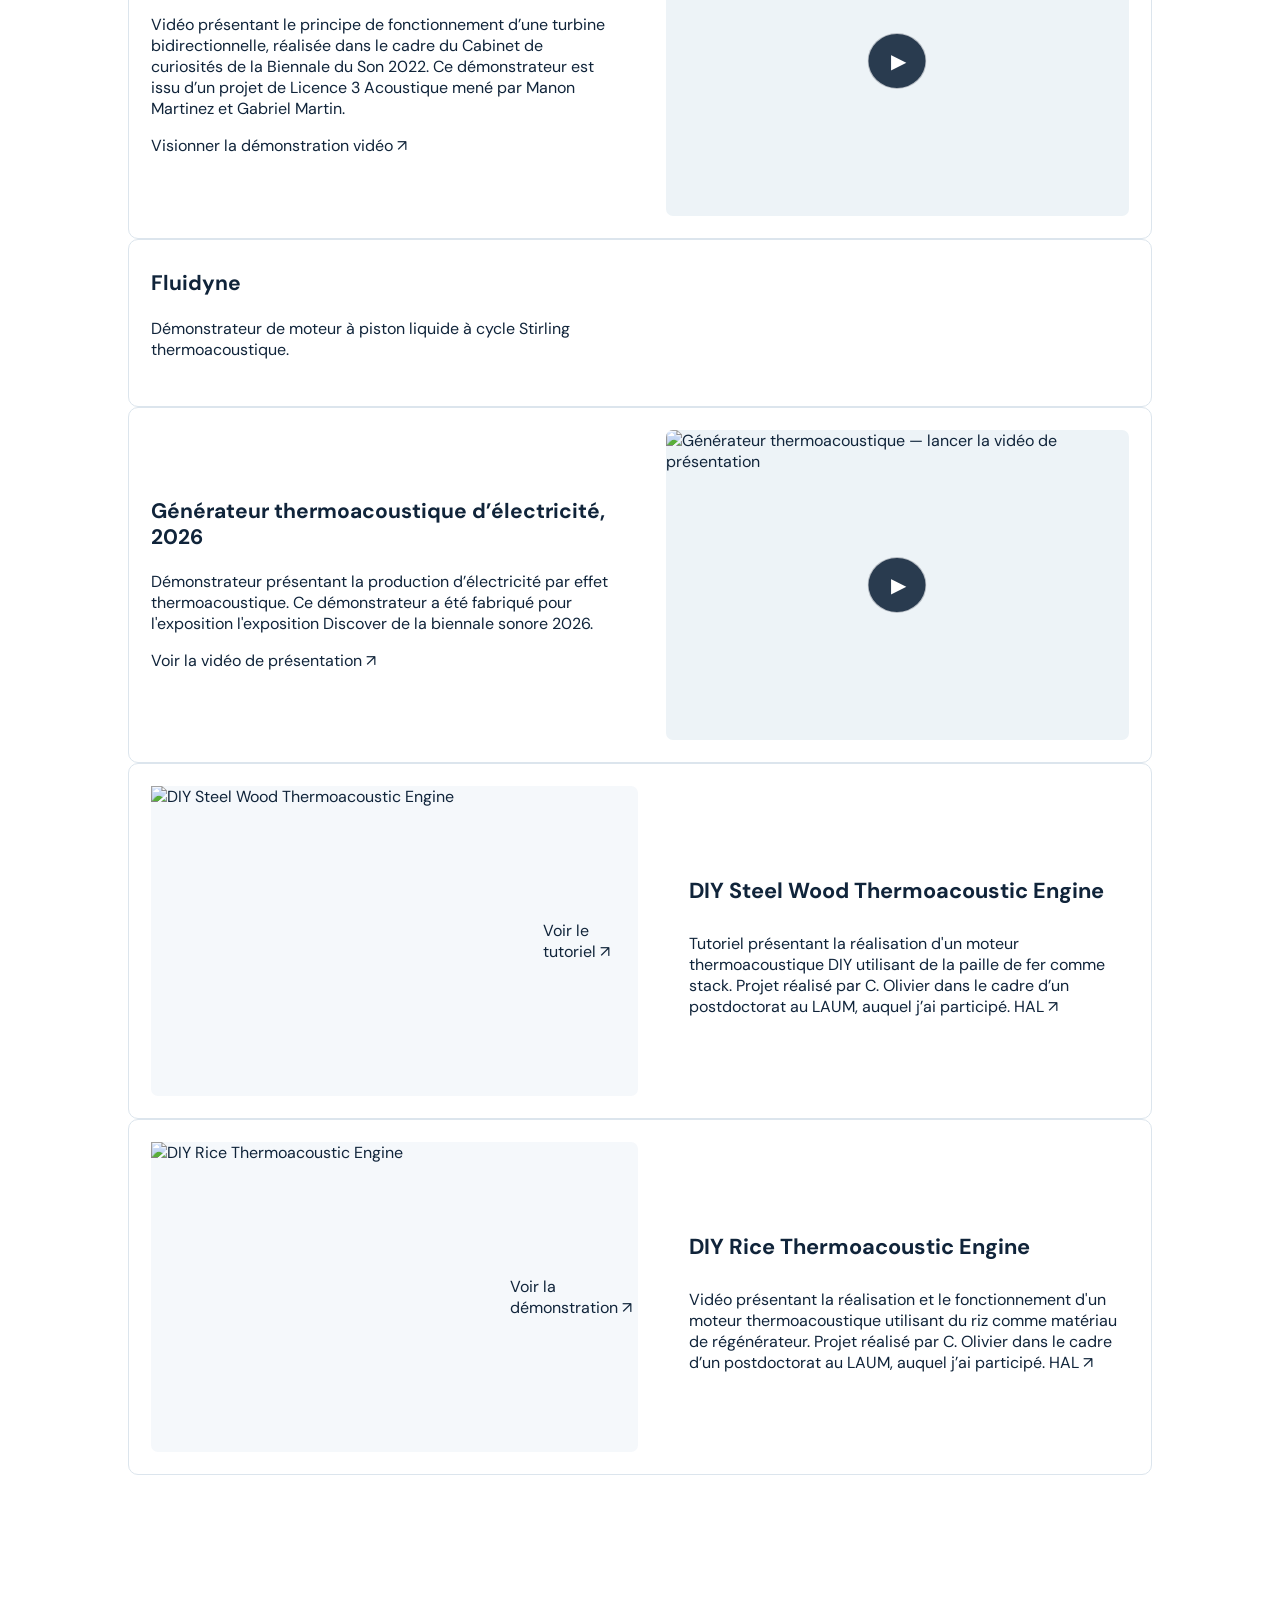
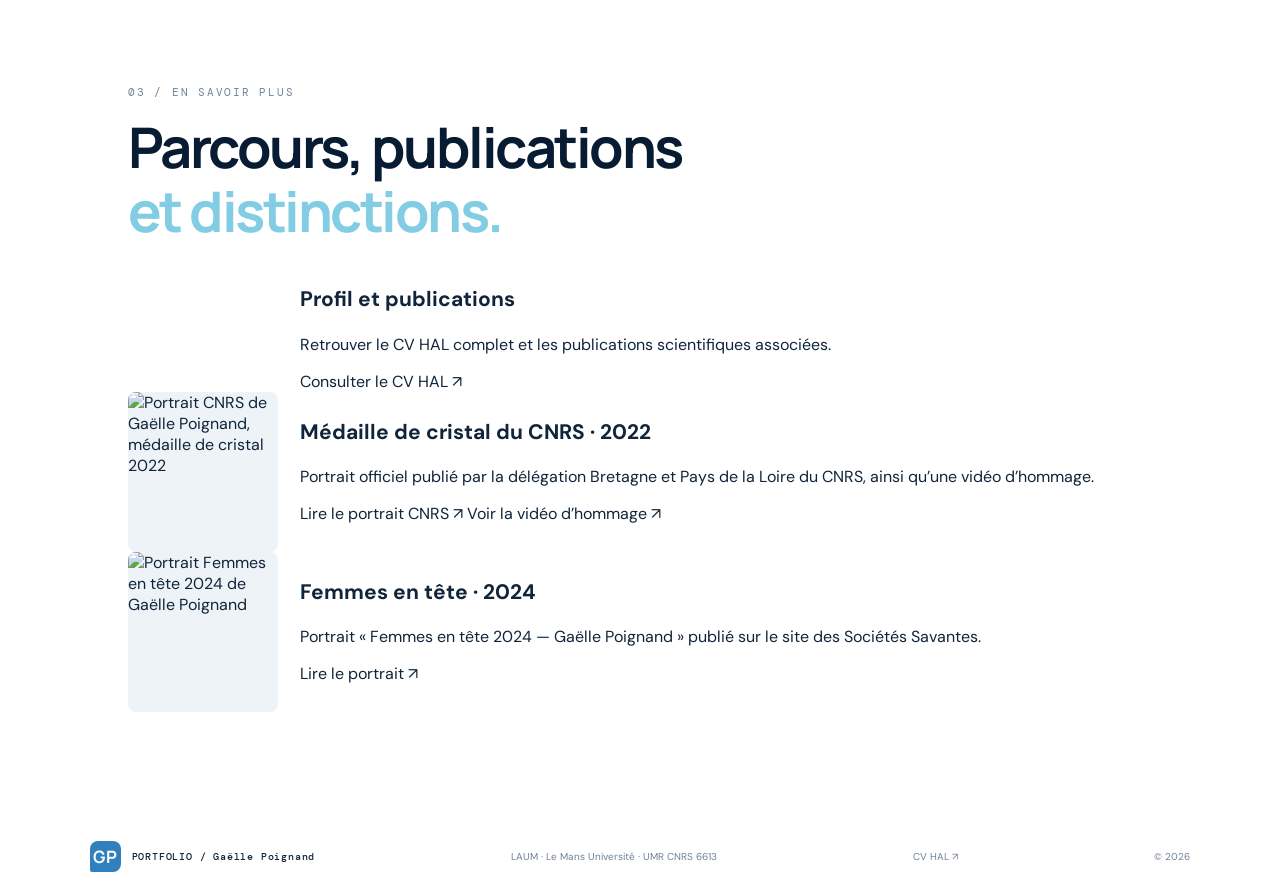
==== commit bc123ce6: "Update project year and image source in index.html" ====
--- a/index.html
+++ b/index.html
@@ -194,7 +194,7 @@
 <div class="project-body">
 
 <h4>
-        TACOT :Pompe à chaleur Thermo-acoustique pour le transport terrestre, 2006
+        TACOT :Pompe à chaleur Thermo-acoustique pour le transport terrestre, 2020
        </h4>
 <p>
         Construit à P' dans le cadre de l'<a href="https://anr-tacot.prd.fr/" rel="noopener noreferrer" target="_blank">
@@ -252,8 +252,8 @@
 </div>
 </article>
 <article class="project-card">
-<a class="project-visual" href="images/image9.png" rel="noopener noreferrer" target="_blank">
-<img alt="Générateur thermoacoustique d’électricité de forte puissance" loading="lazy" src="images/image9.png"/>
+<a class="project-visual" href="images/20261112_154237.jpg" rel="noopener noreferrer" target="_blank">
+<img alt="Générateur thermoacoustique d’électricité de forte puissance" loading="lazy" src="images/20261112_154237.jpg"/>
 <span class="visual-open">
         Agrandir ↗
        </span>
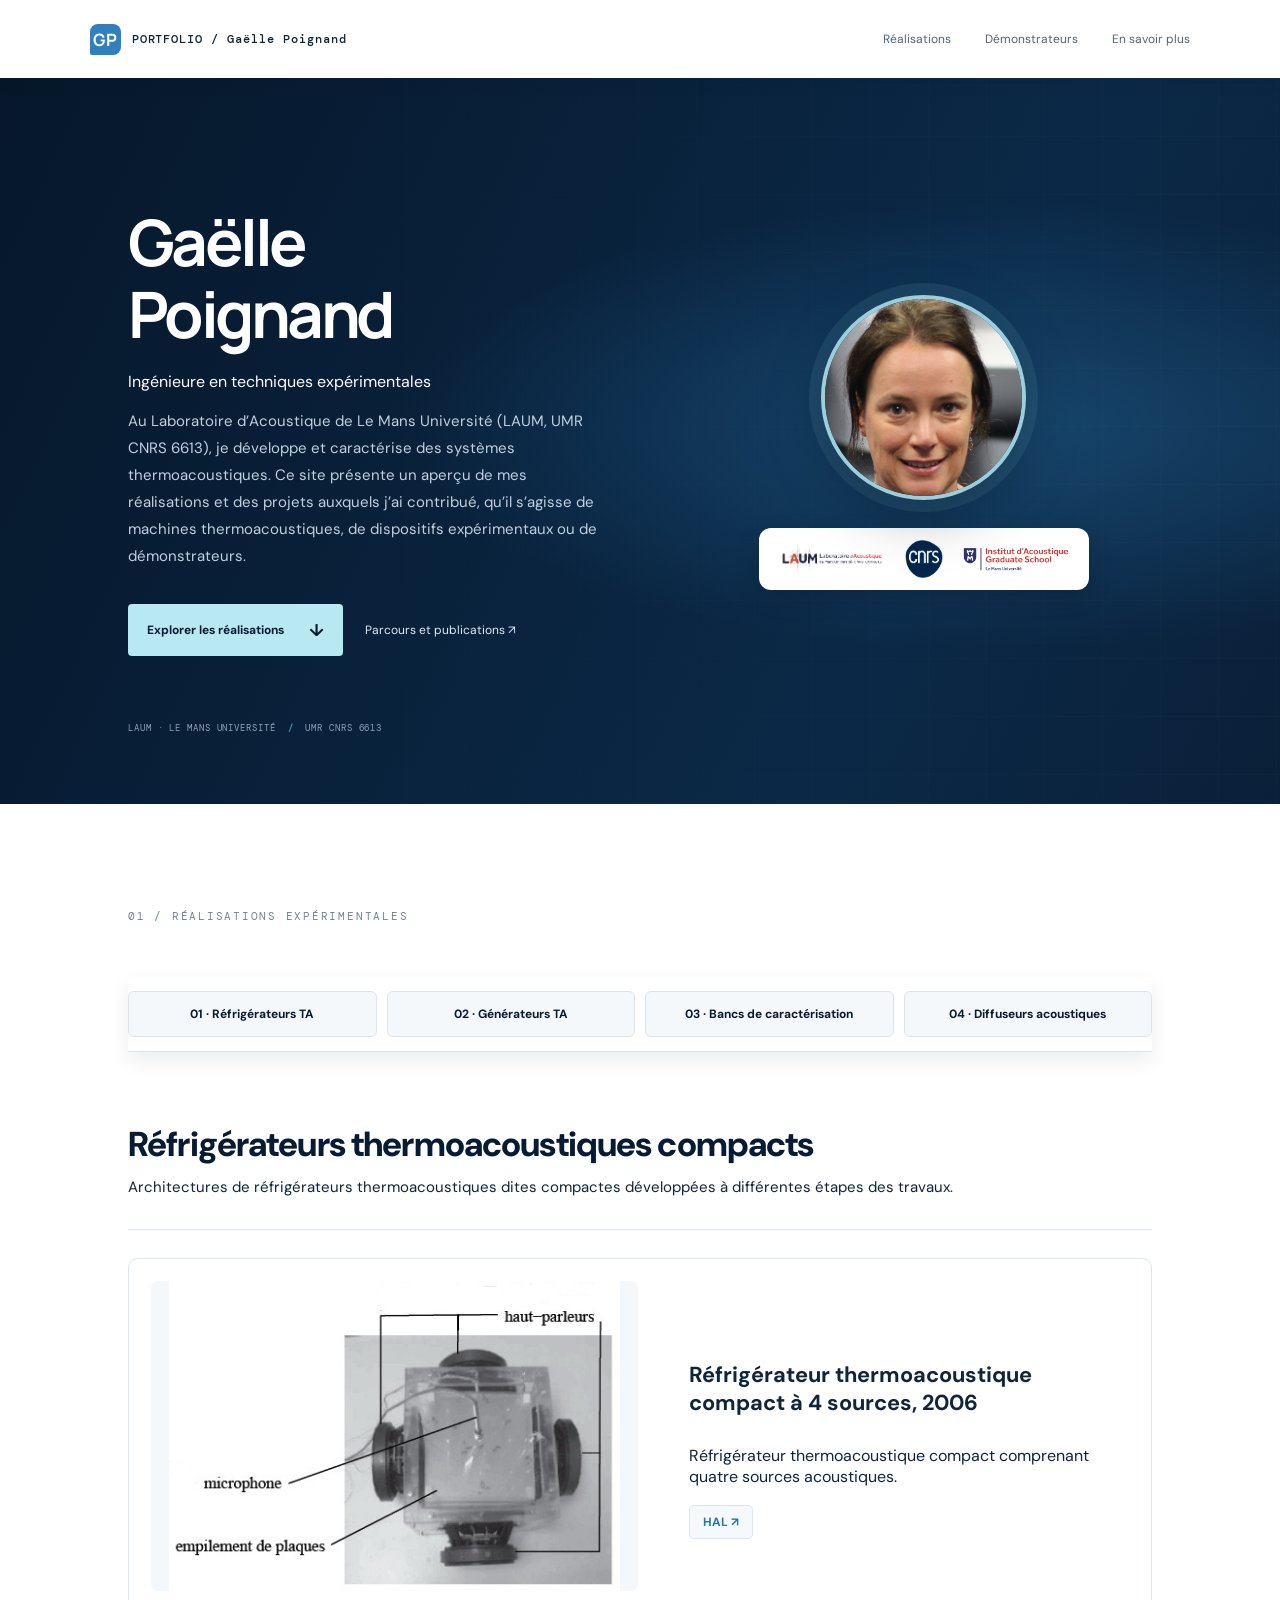
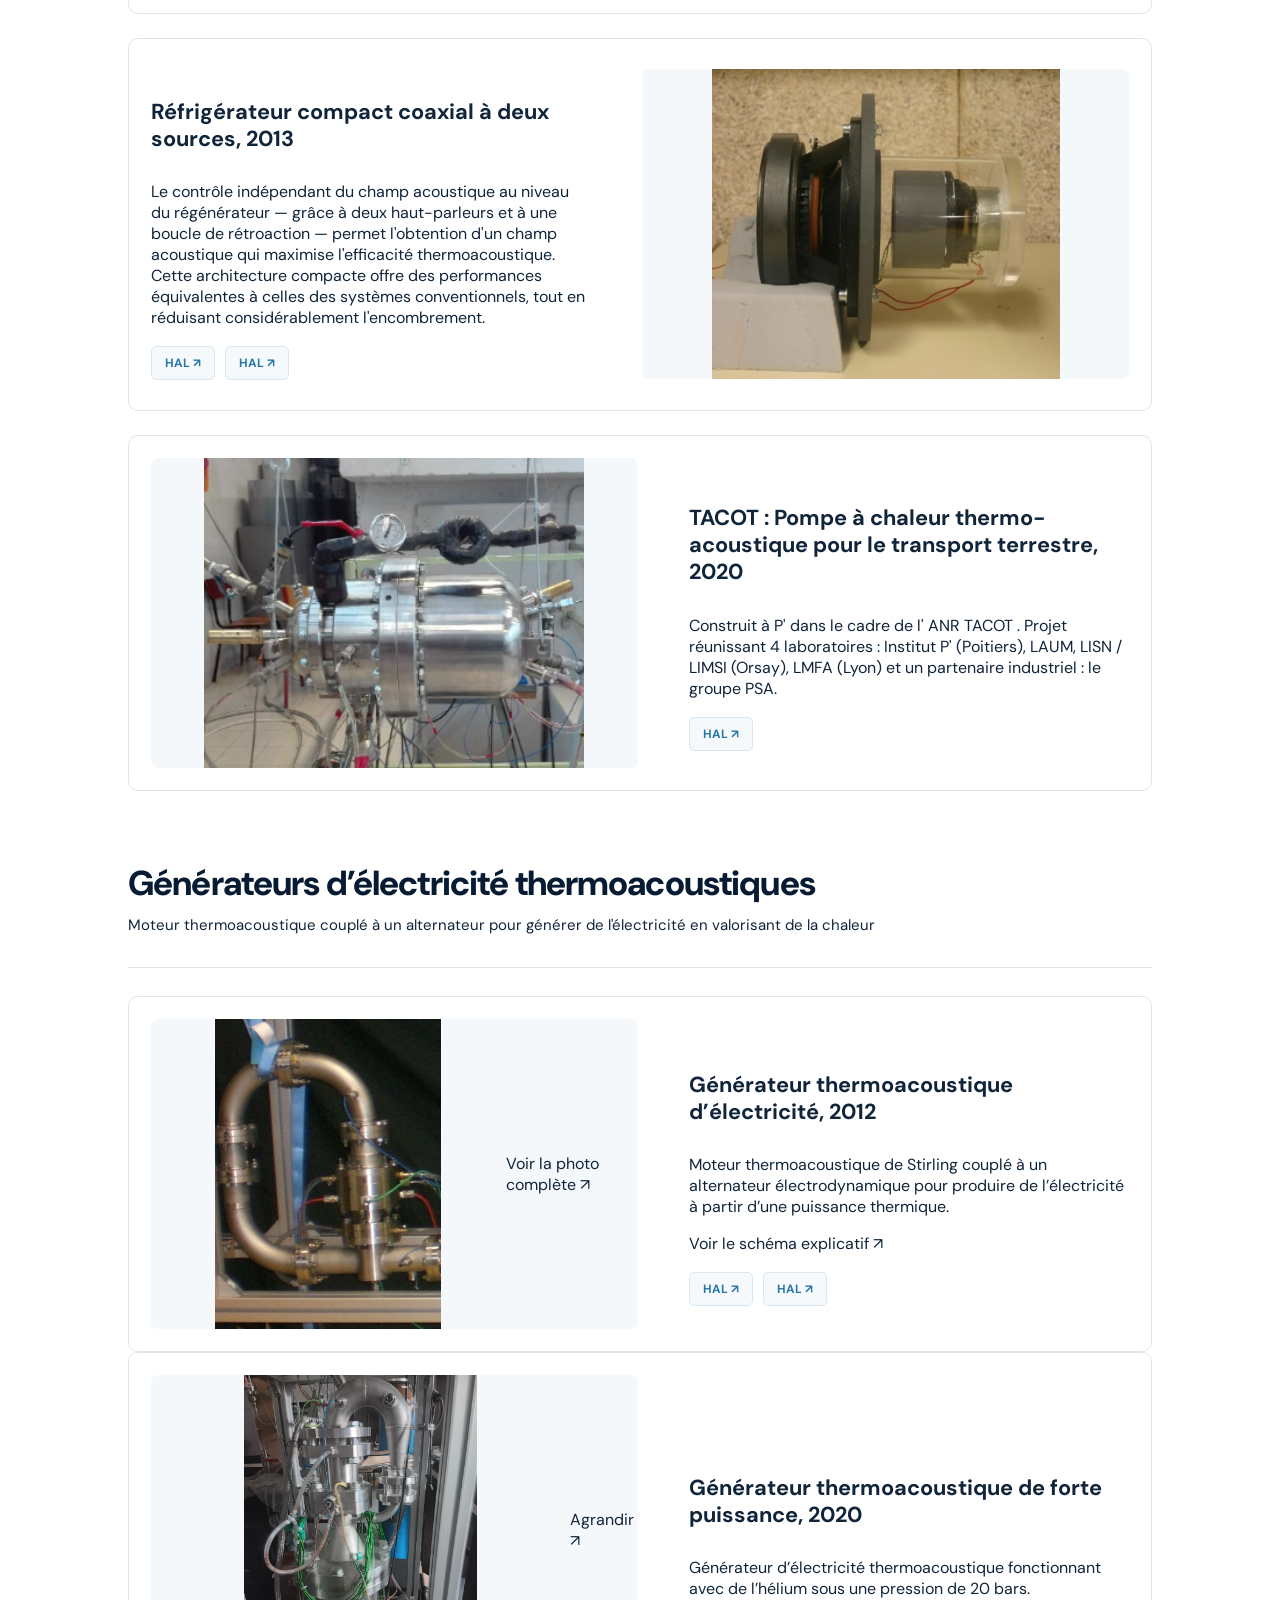
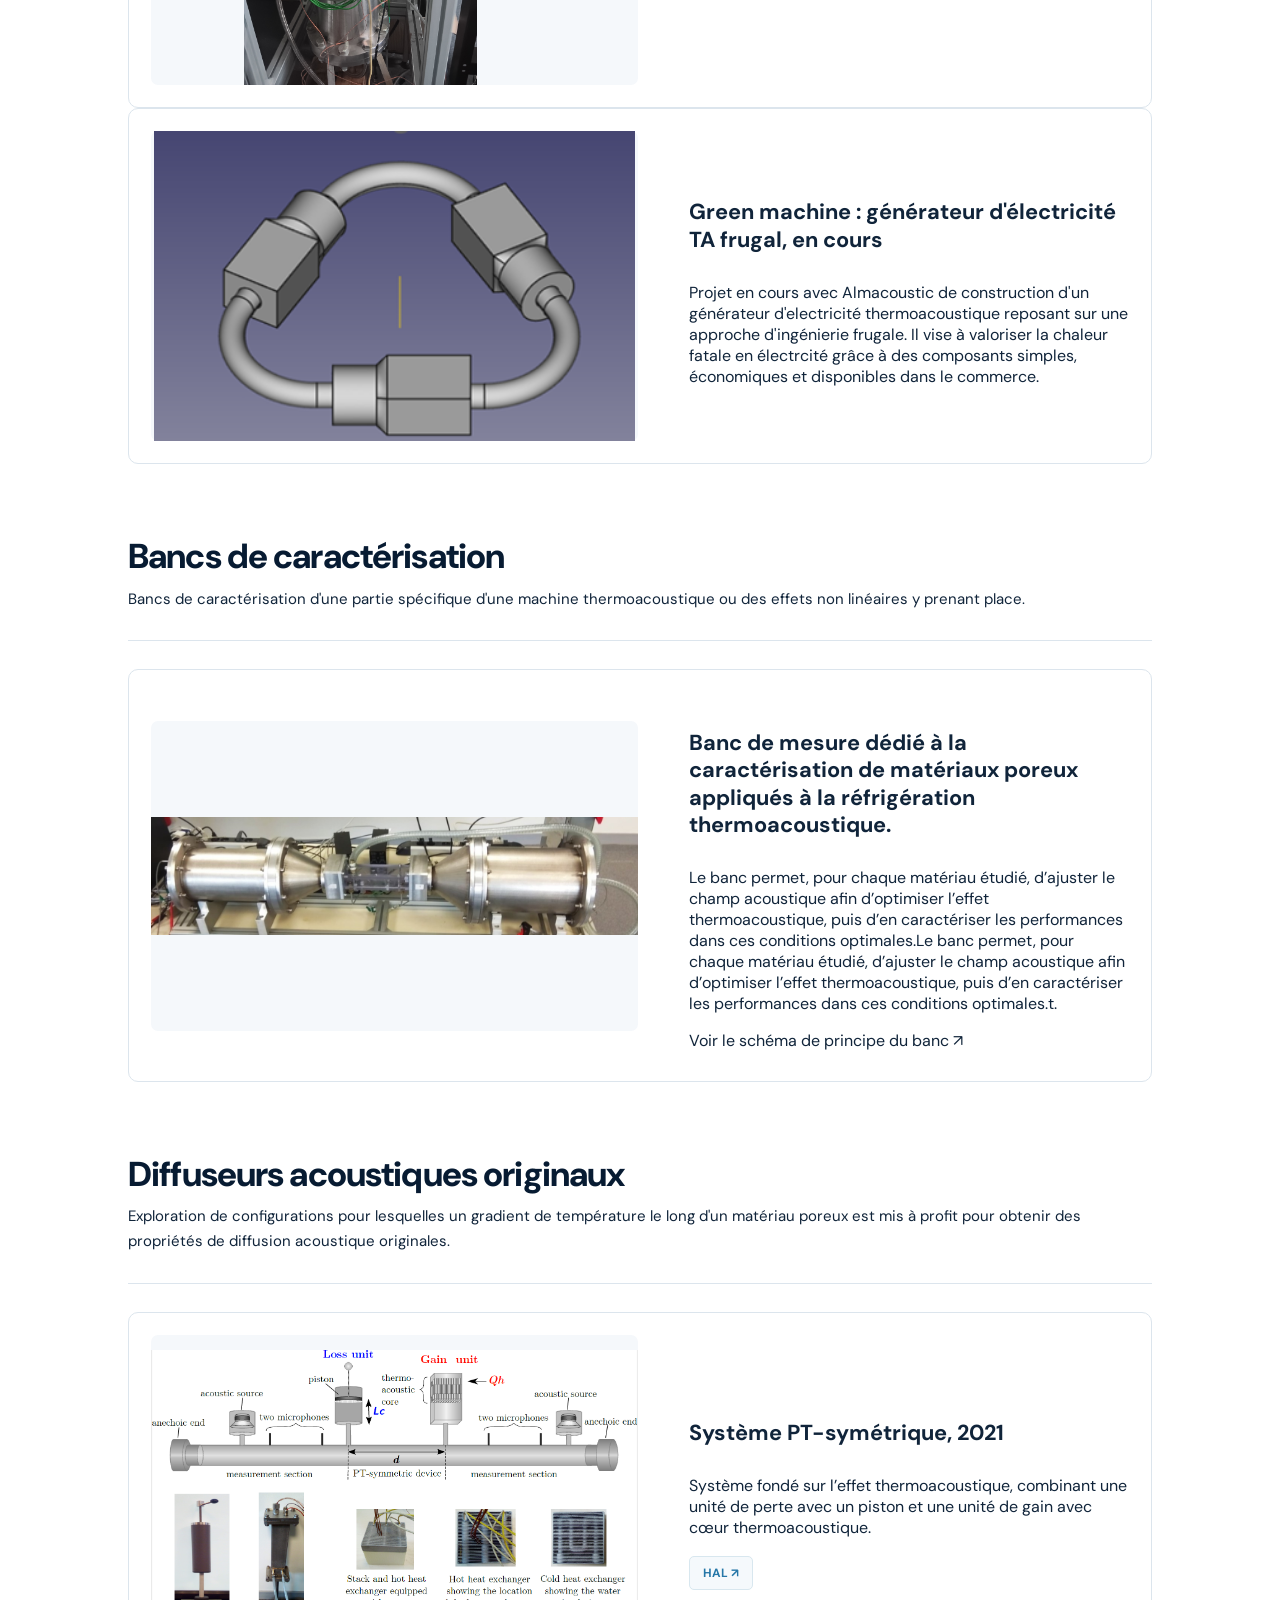
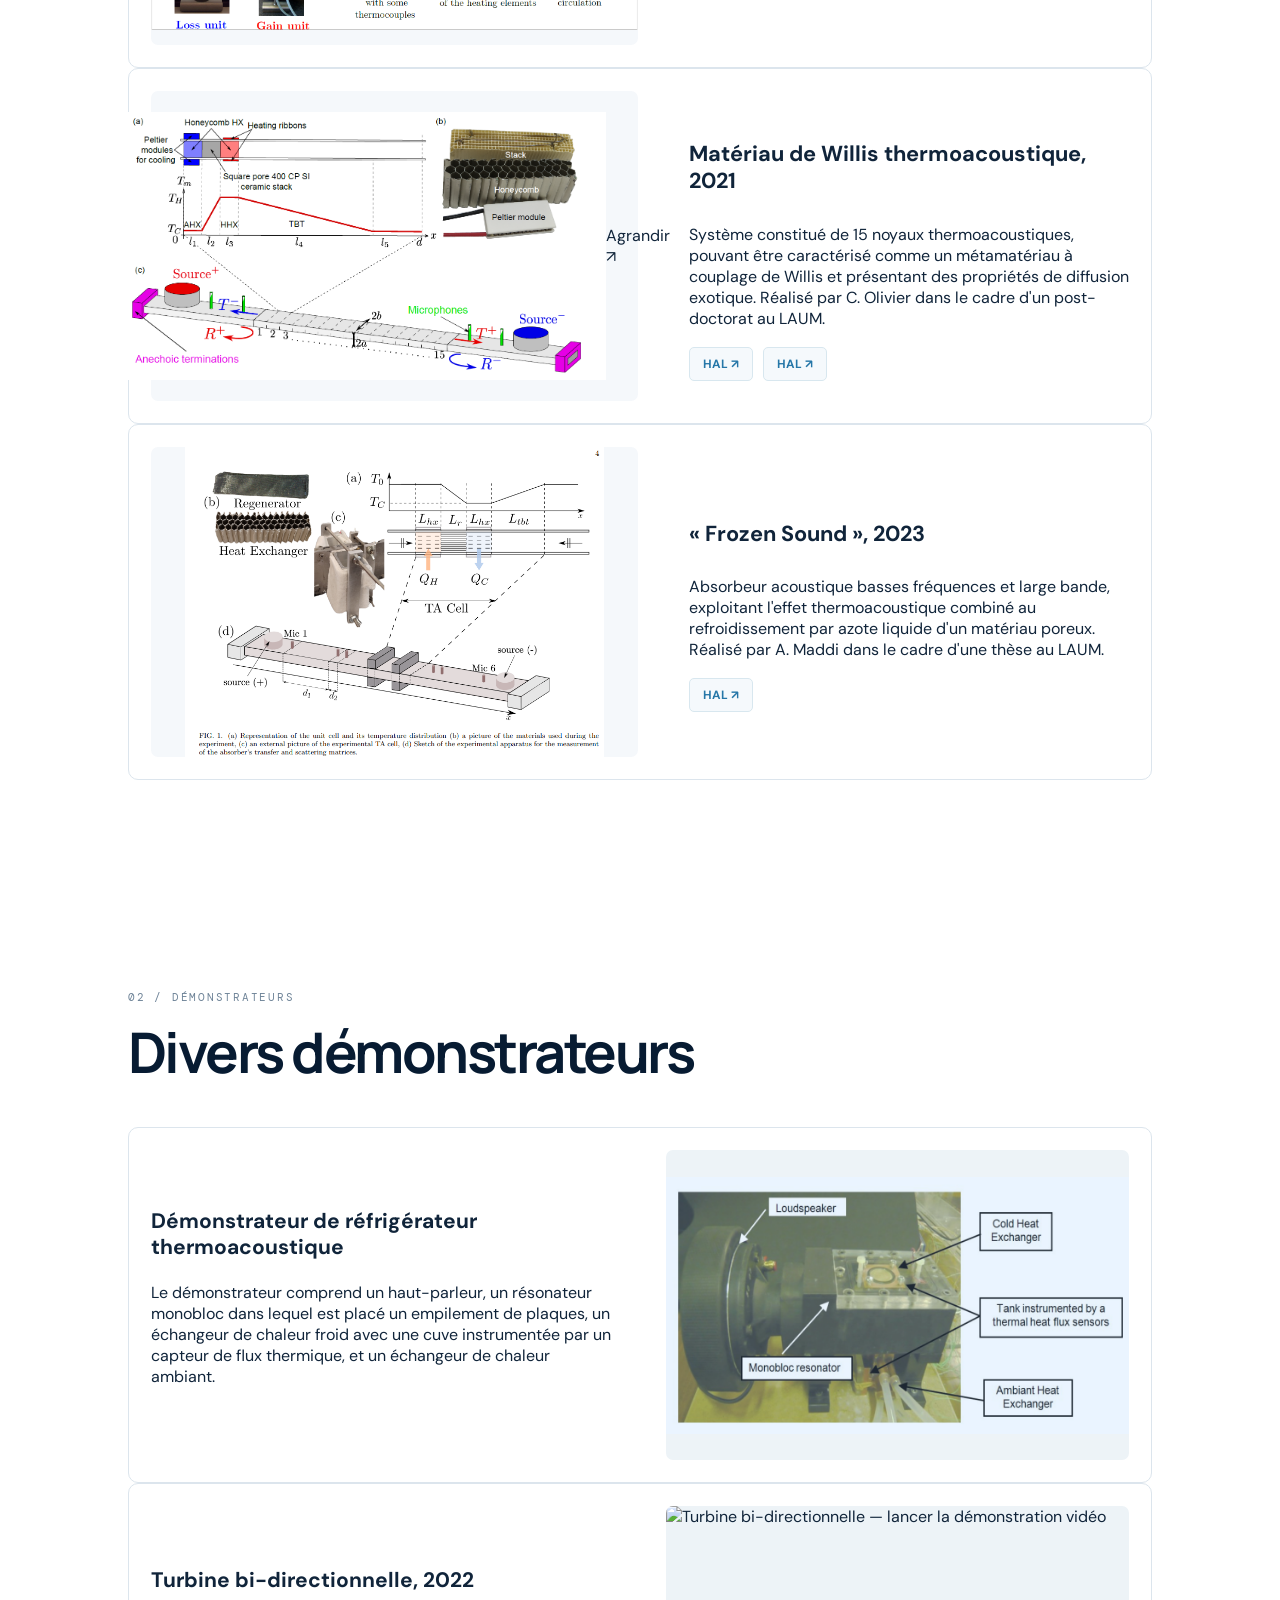
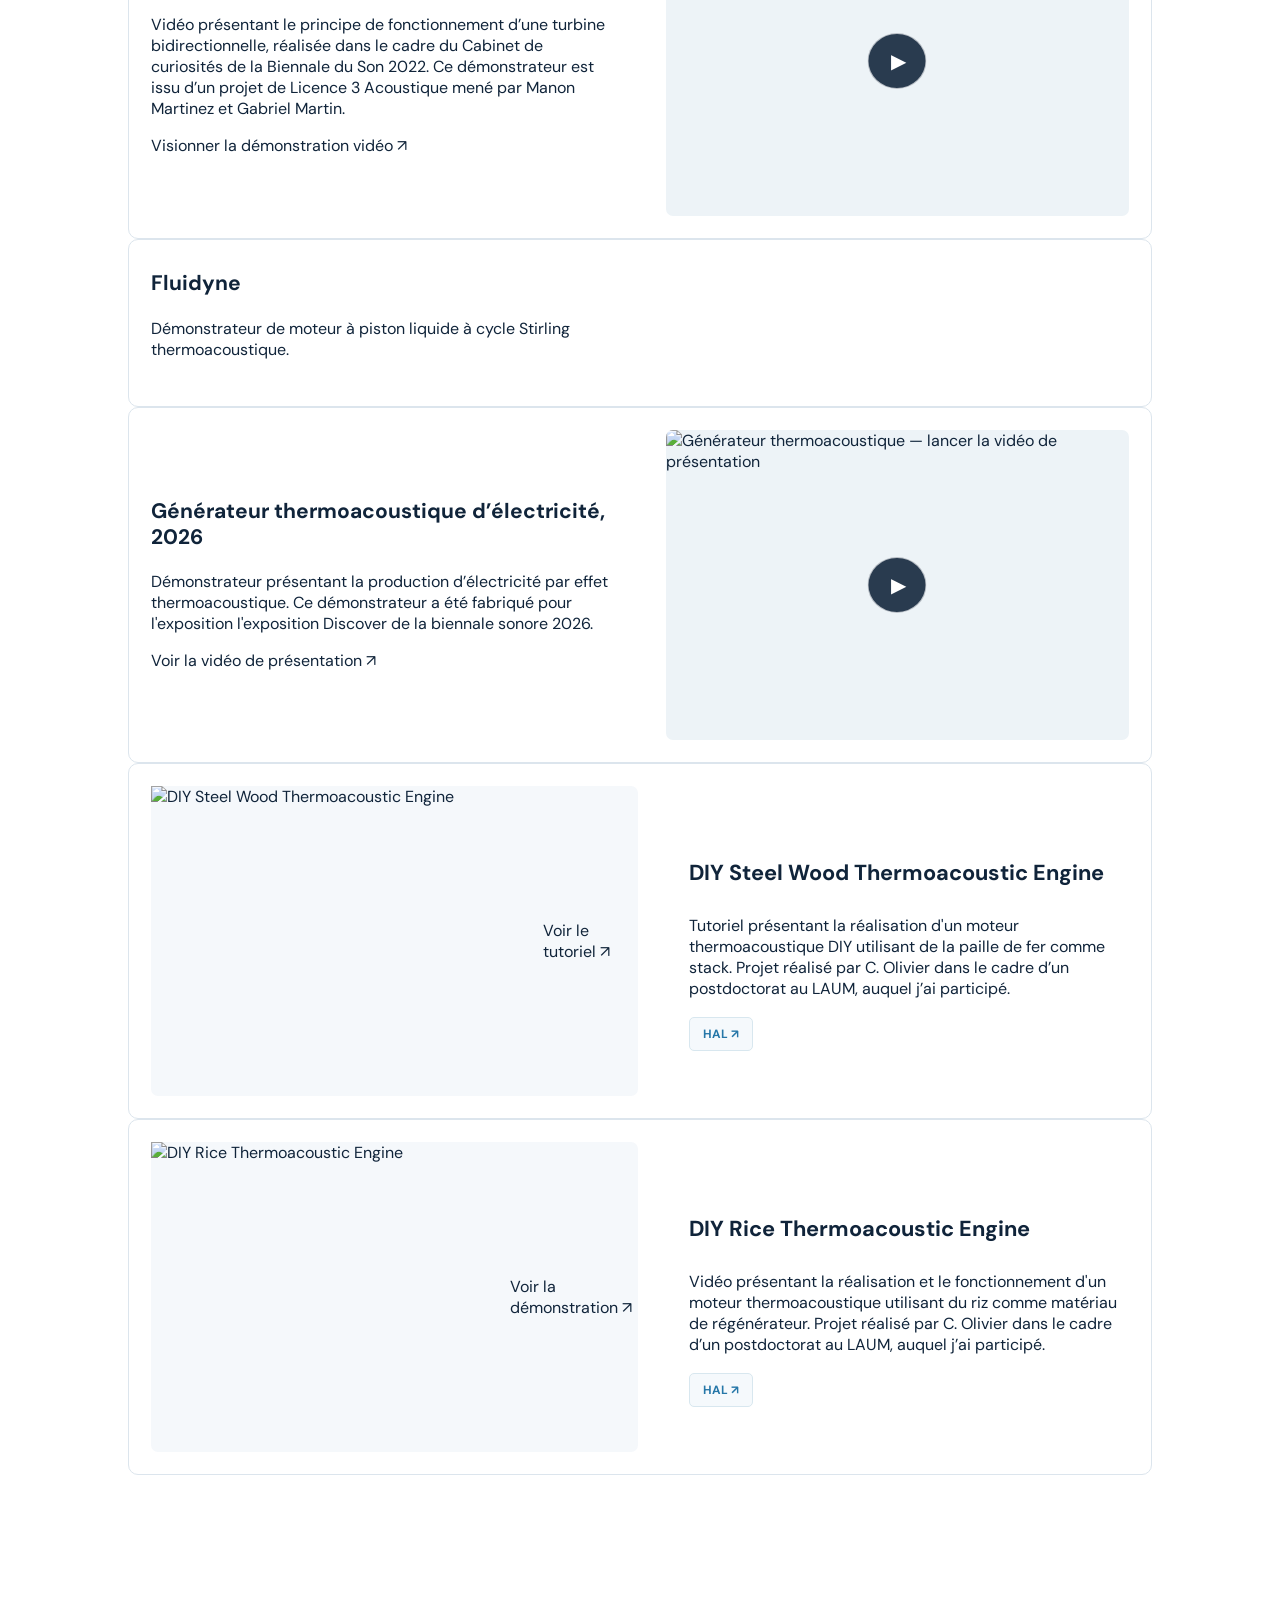
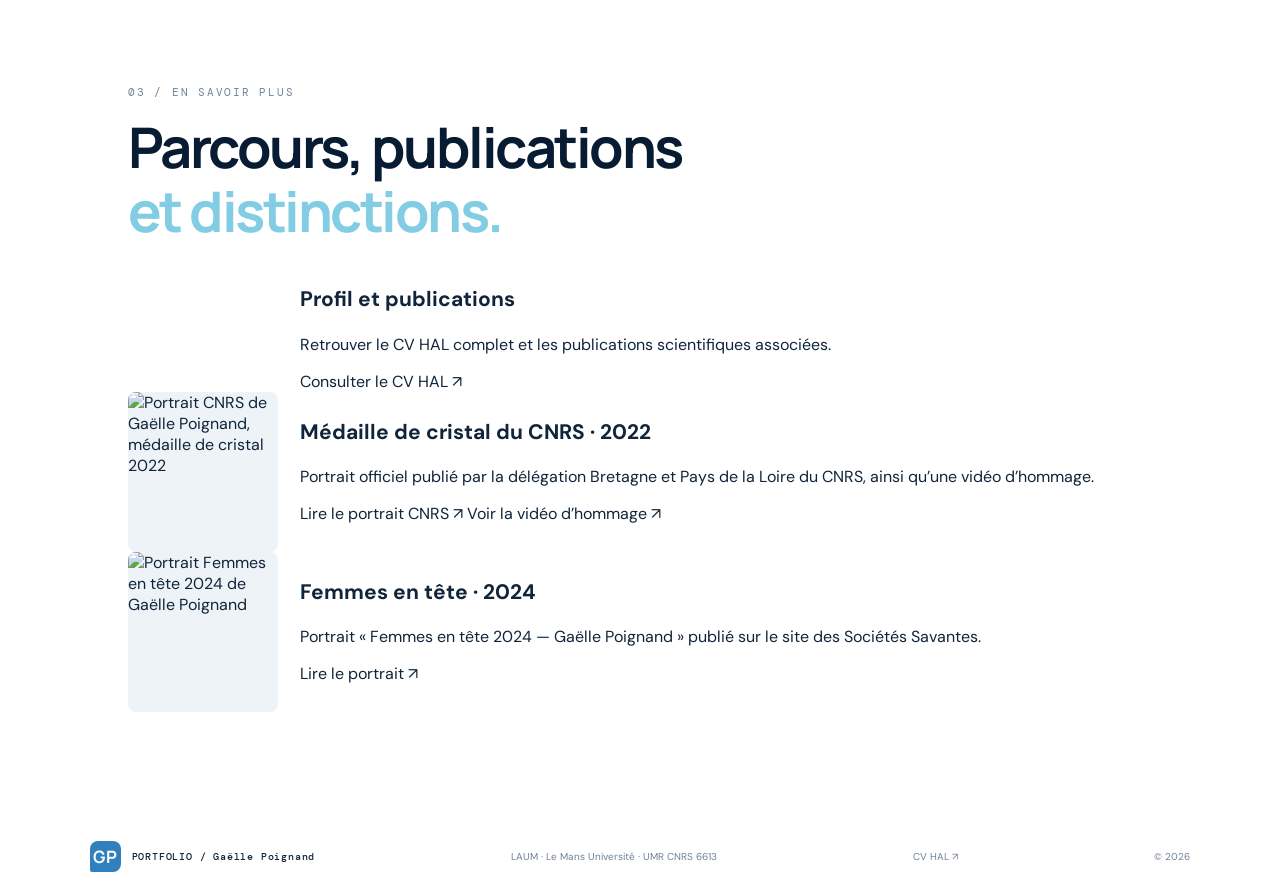
==== commit 4dfcaac2: "Fix typos and enhance project descriptions in index.html Corrected typos and improved phrasing in pr" ====
--- a/index.html
+++ b/index.html
@@ -194,11 +194,11 @@
 <div class="project-body">
 
 <h4>
-        TACOT :Pompe à chaleur Thermo-acoustique pour le transport terrestre, 2020
+        TACOT : Pompe à chaleur thermo-acoustique pour le transport terrestre, 2020
        </h4>
 <p>
         Construit à P' dans le cadre de l'<a href="https://anr-tacot.prd.fr/" rel="noopener noreferrer" target="_blank">
-         ANR TACOT </a>  projet réunissant 4 laboratoires : Institut P' (Poitiers), LAUM, LISN / LIMSI (Orsay), LMFA (Lyon) et un partenaire industriel : le groupe PSA.
+         ANR TACOT </a>. Projet réunissant 4 laboratoires : Institut P' (Poitiers), LAUM, LISN / LIMSI (Orsay), LMFA (Lyon) et un partenaire industriel : le groupe PSA.
        </p>
 <div class="references">
 <a href="https://utc.hal.science/hal-03186004v1" rel="noopener noreferrer" target="_blank">
@@ -325,7 +325,7 @@
 
 <div>
 <h3>
-       Propagations exotiques
+       Diffuseurs acoustiques originaux 
       </h3>
 <p>
        Exploration de configurations pour lesquelles un gradient de température le long d'un matériau poreux est mis à profit pour obtenir des propriétés de diffusion acoustique originales.      </p>
@@ -367,7 +367,8 @@
         Matériau de Willis thermoacoustique, 2021
        </h4>
 <p>
-        Système constitué de 15 noyaux thermoacoustiques, pouvant être caractérisé comme un métamatériau à couplage de Willis et présentan des propriétés de diffusion exotique.
+        Système constitué de 15 noyaux thermoacoustiques, pouvant être caractérisé comme un métamatériau à couplage de Willis et présentant des propriétés de diffusion exotique.
+   Réalisé par C. Olivier dans le cadre d'un post-doctorat au LAUM.
        </p> 
    <div class="references">
 <a href="https://hal.science/hal-03868369v1" rel="noopener noreferrer" target="_blank">
@@ -392,6 +393,7 @@
        </h4>
 <p>
       Absorbeur acoustique basses fréquences et large bande, exploitant l'effet thermoacoustique combiné au refroidissement par azote liquide d'un matériau poreux.
+   Réalisé par A. Maddi dans le cadre d'une thèse au LAUM.
        </p>
     <div class="references">
 <a href="https://hal.science/hal-04249231v1" rel="noopener noreferrer" target="_blank">
@@ -501,11 +503,13 @@
     </h4>
     <p>
       Tutoriel présentant la réalisation d'un moteur thermoacoustique DIY utilisant de la paille de fer comme stack. Projet réalisé par C. Olivier dans le cadre d’un postdoctorat au LAUM, auquel j’ai participé.
-    <a href="https://hal.science/hal-01397360v1" rel="noopener noreferrer" target="_blank">
-         HAL ↗
-        </a>
-    </p>
+     </p>
+     <div class="references">
+       <a href="https://hal.science/hal-01397360v1" rel="noopener noreferrer" target="_blank">
+         HAL ↗
+        </a>
   </div>
+       </div>
 </article>
 
 <article class="project-card">
@@ -521,10 +525,12 @@
     </h4>
     <p>
       Vidéo présentant la réalisation et le fonctionnement d'un moteur thermoacoustique utilisant du riz comme matériau de régénérateur. Projet réalisé par C. Olivier dans le cadre d’un postdoctorat au LAUM, auquel j’ai participé.
+         </p>
+     <div class="references">
        <a href="https://hal.science/hal-01397360v1" rel="noopener noreferrer" target="_blank">
          HAL ↗
         </a>
-    </p>
+    </div>
   </div>
 </article>
 
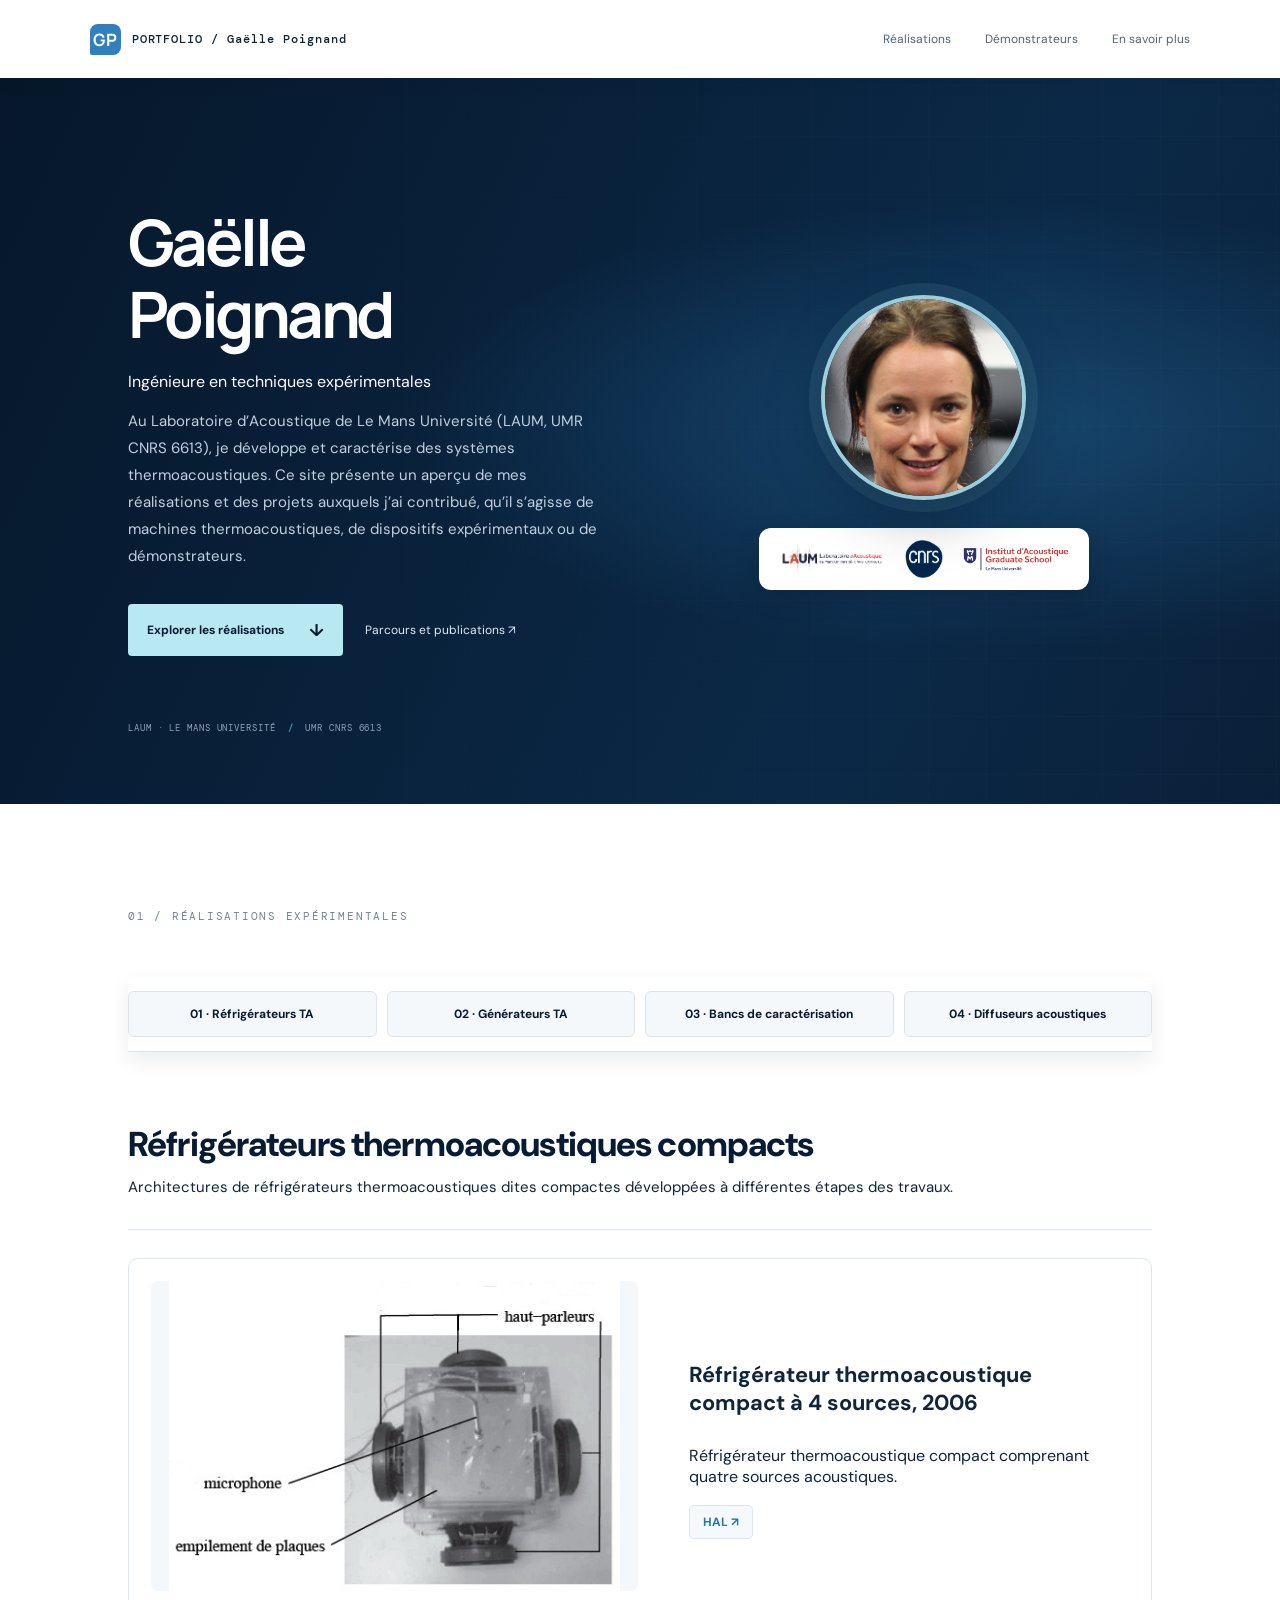
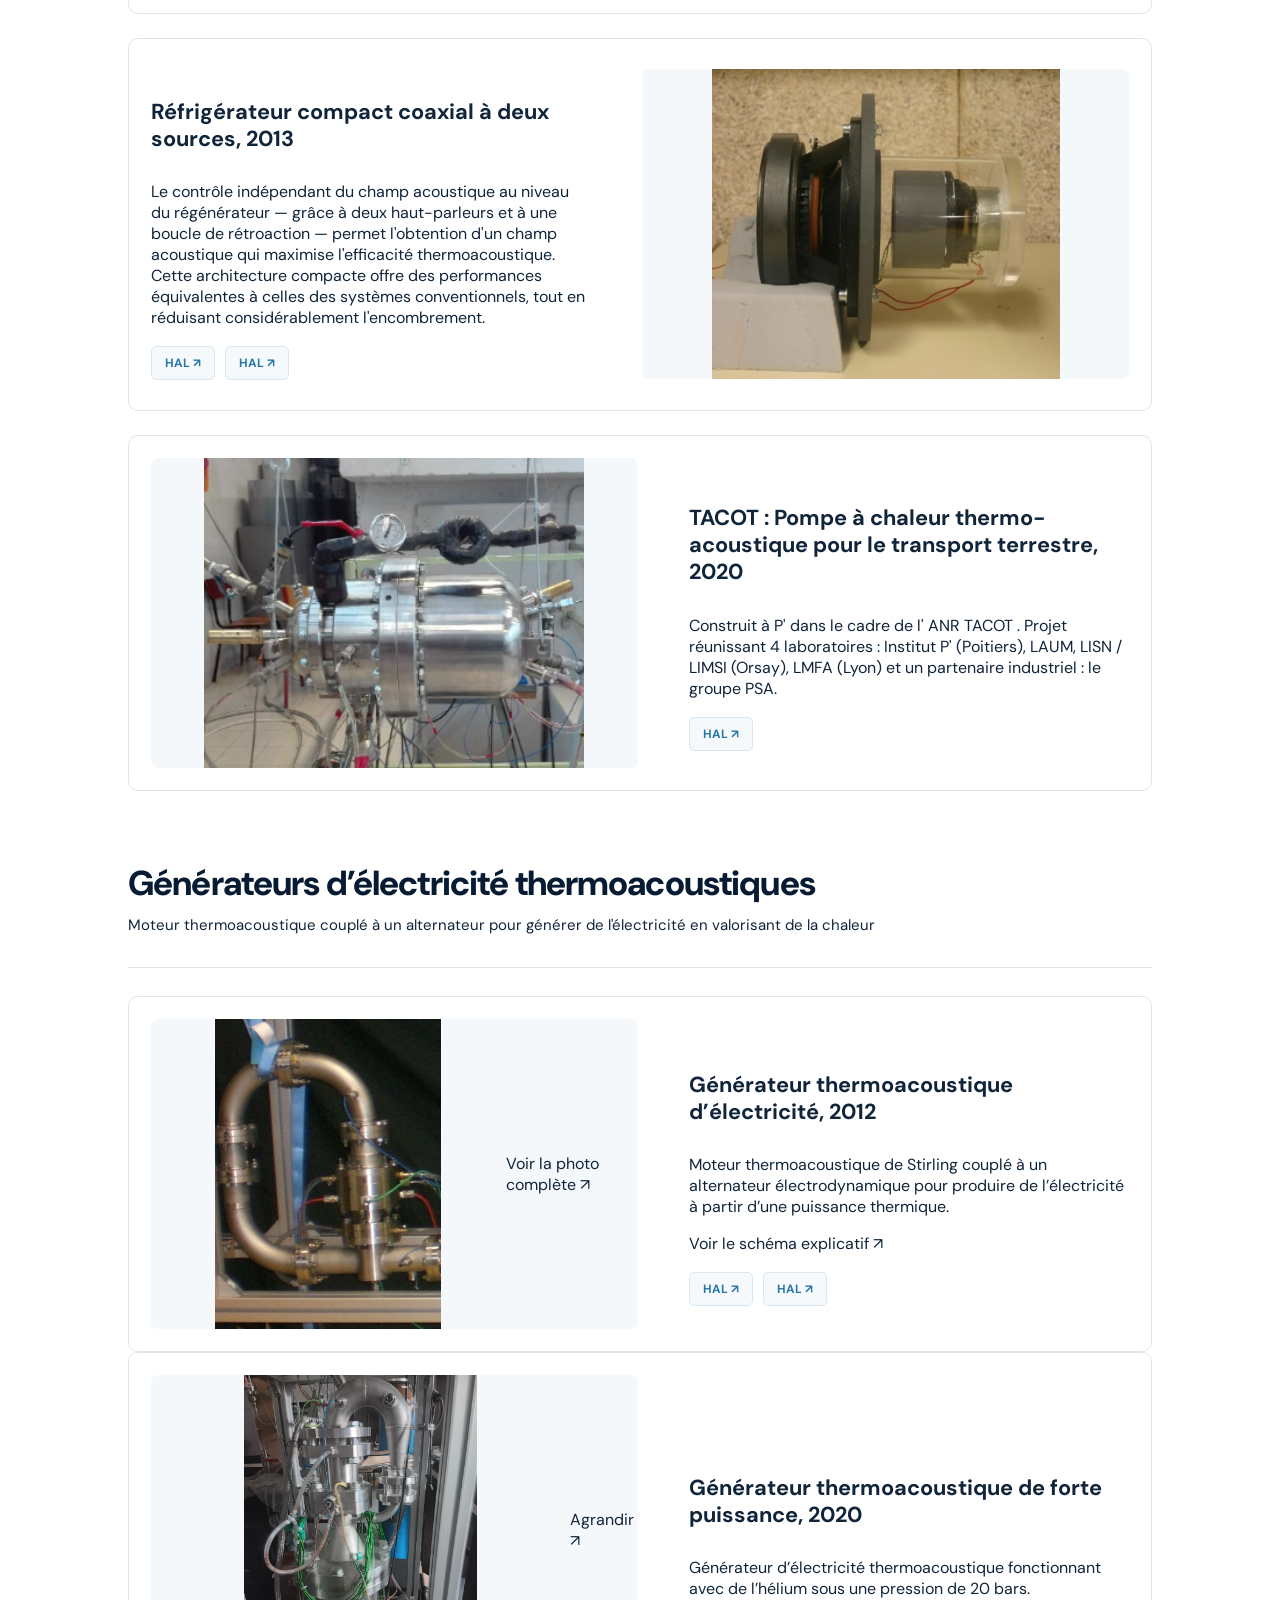
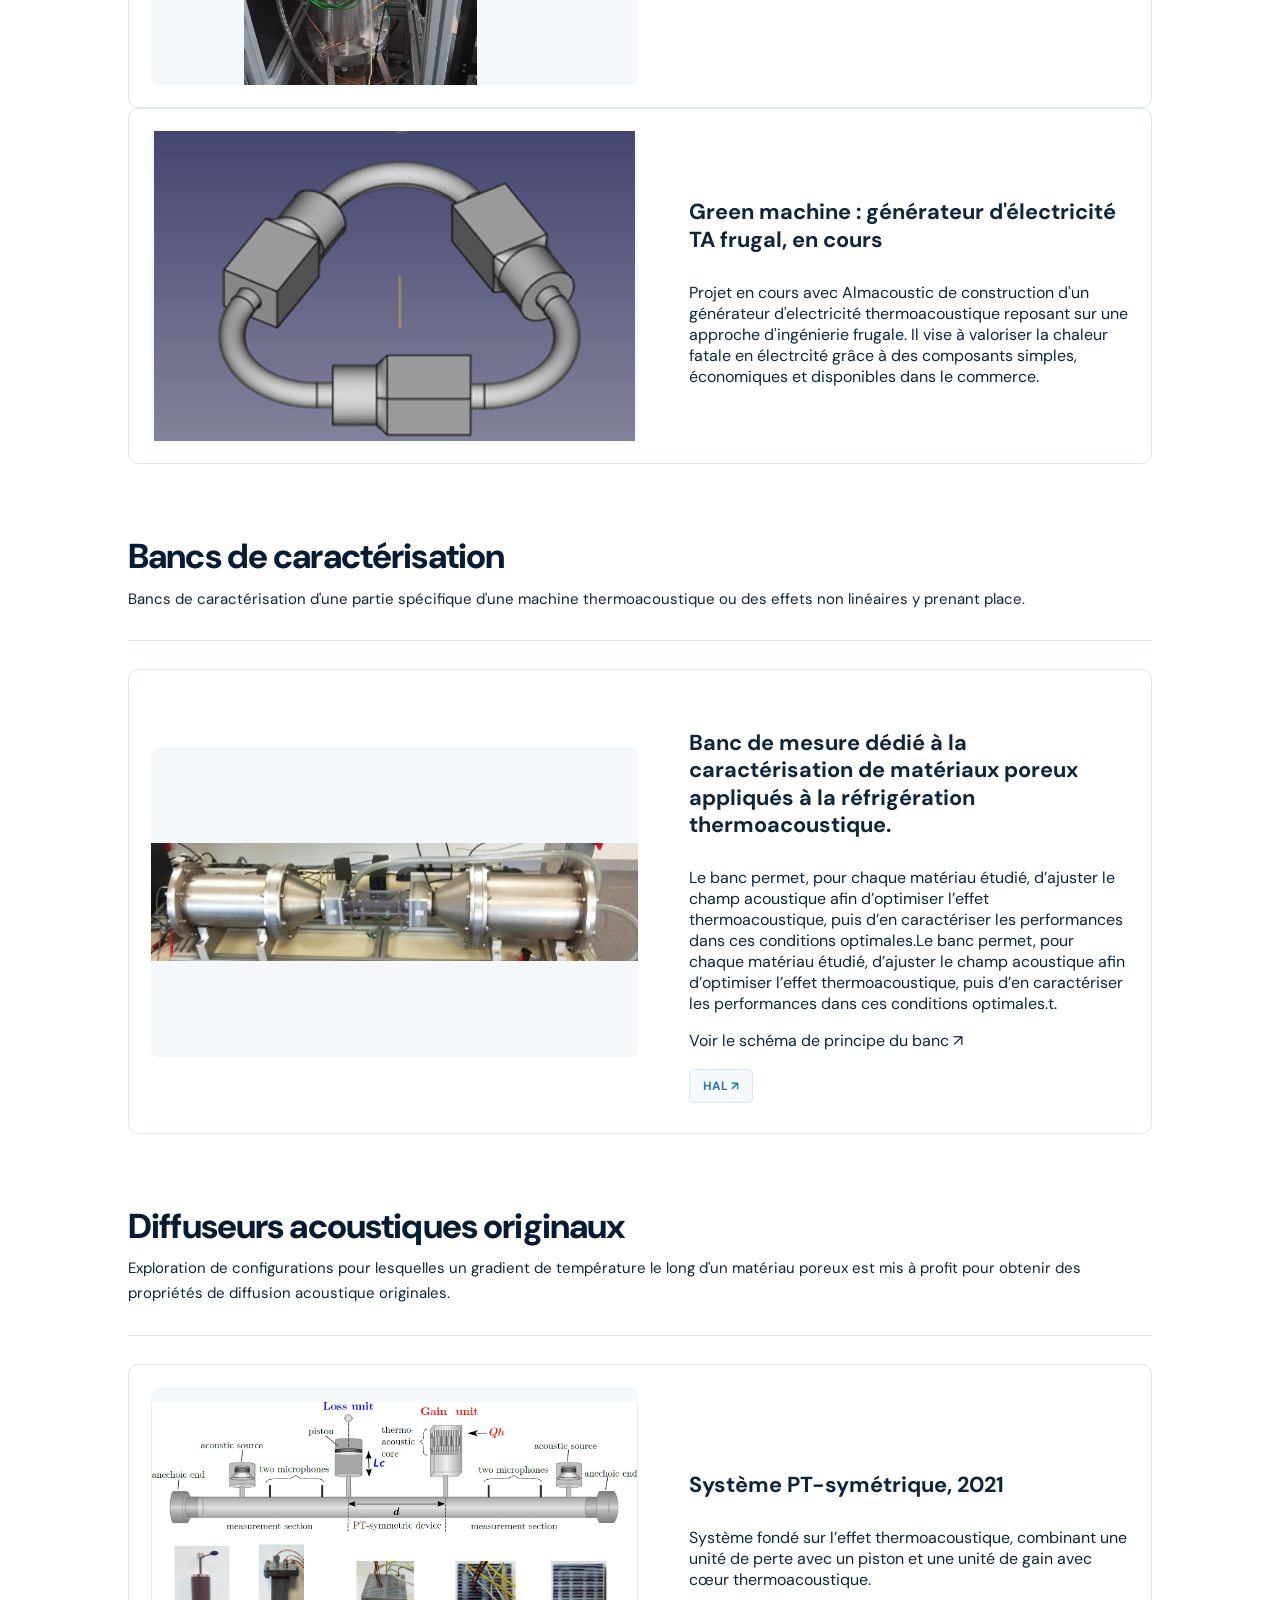
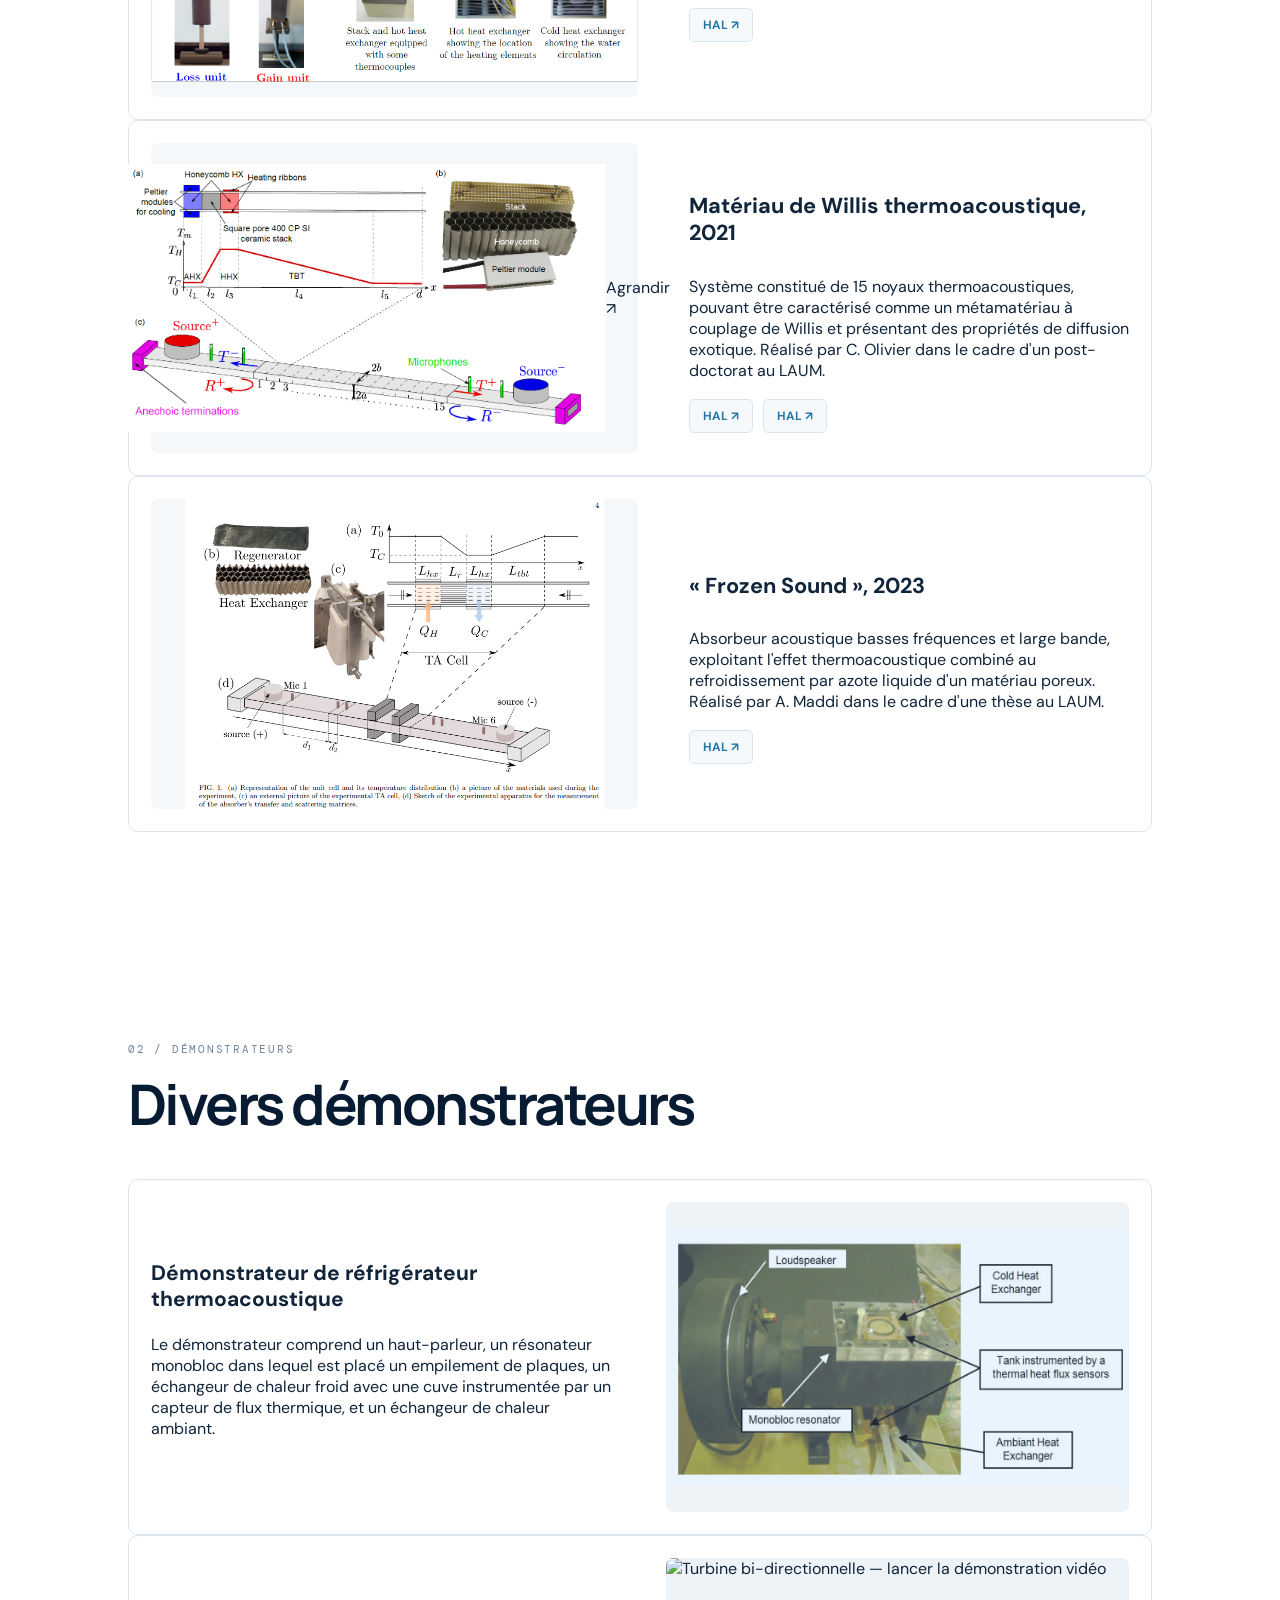
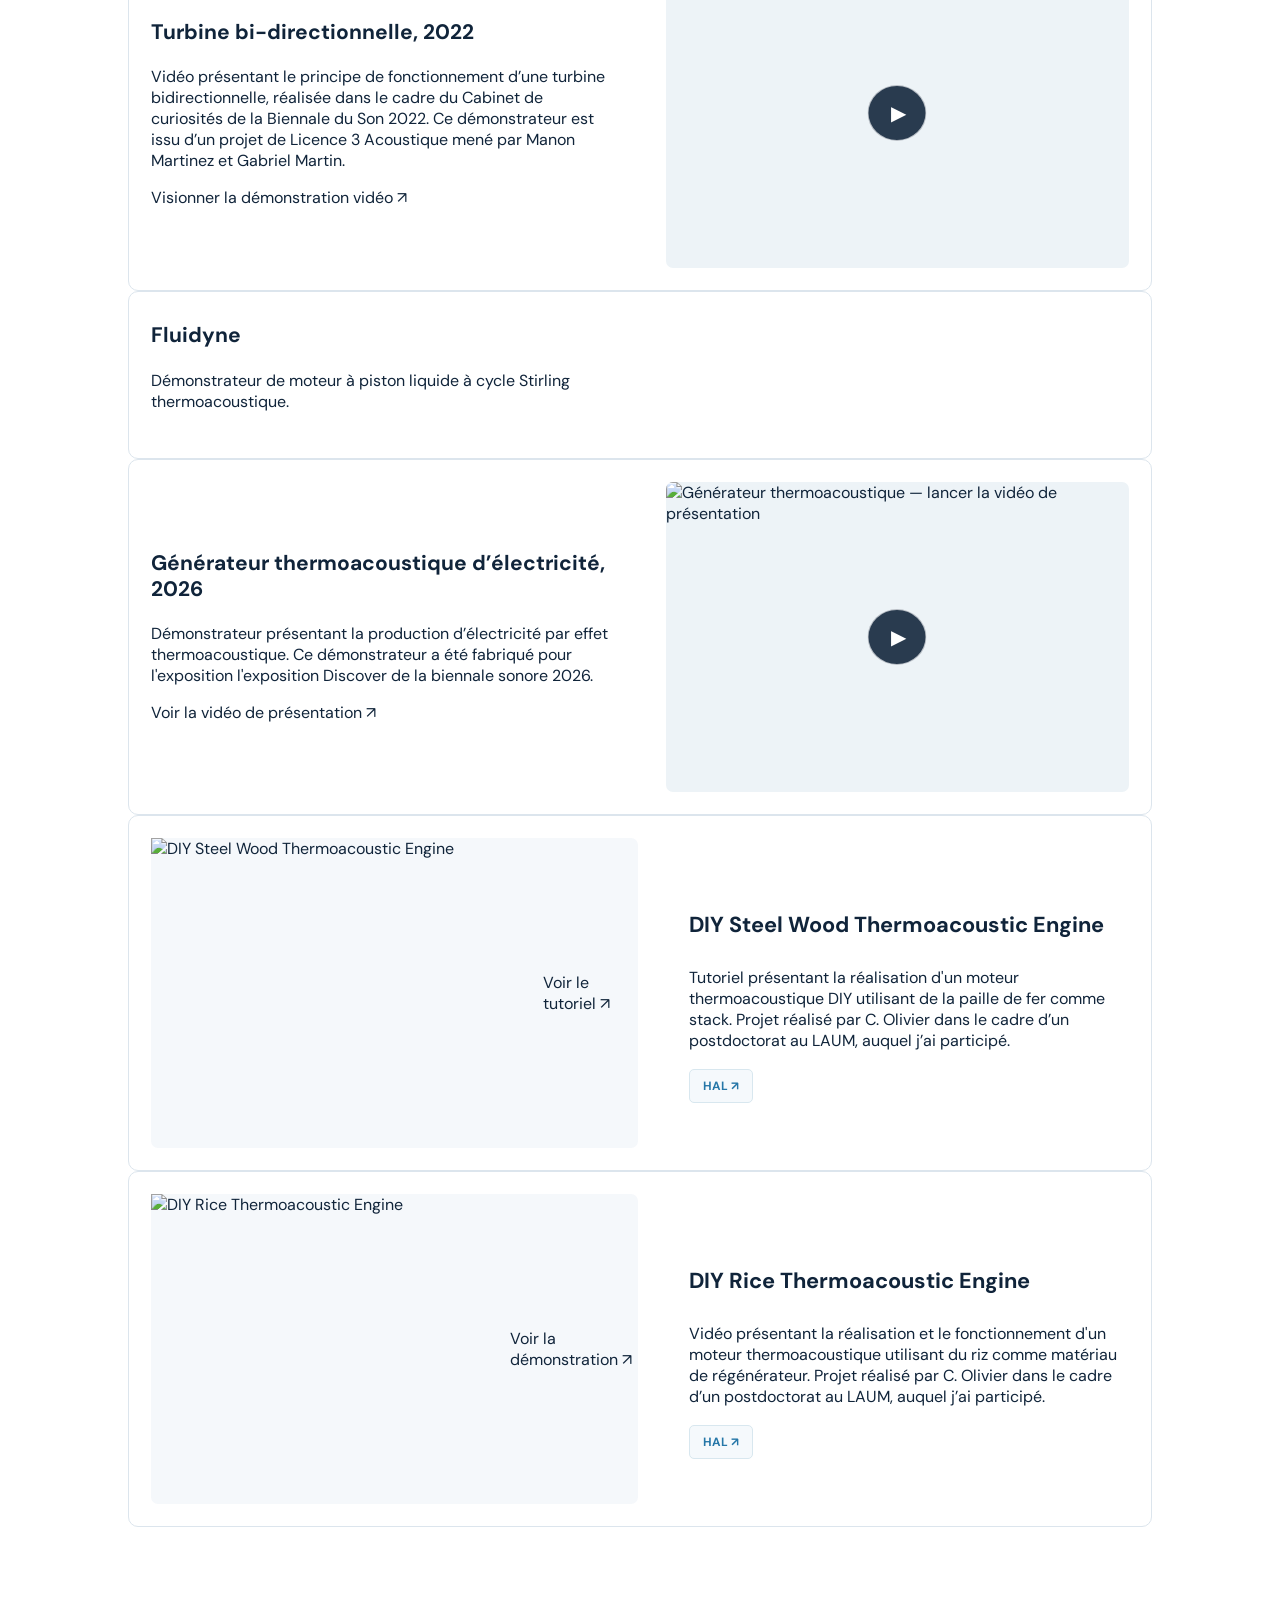
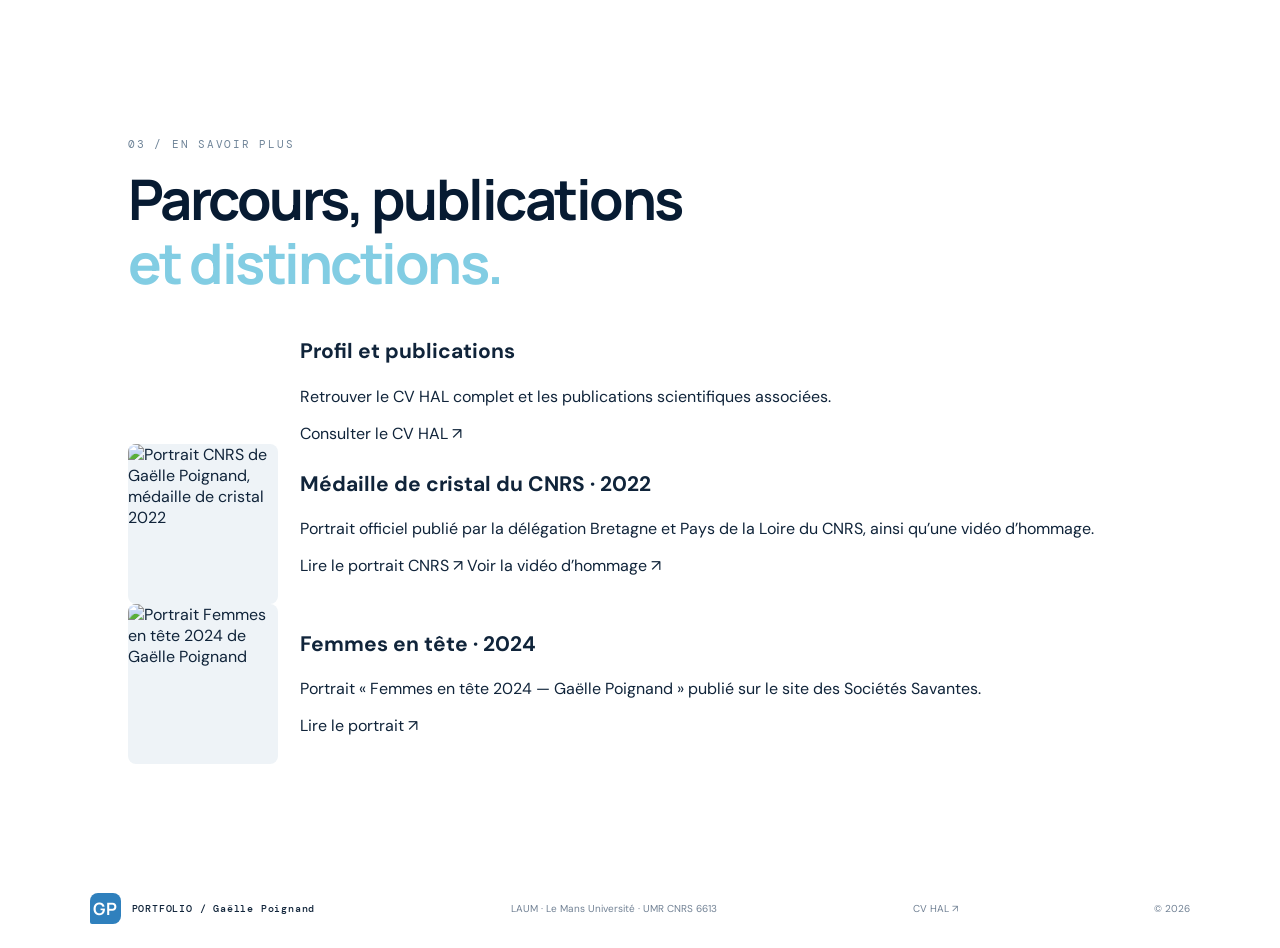
==== commit efc7c8e3: "Update index.html" ====
--- a/index.html
+++ b/index.html
@@ -319,6 +319,11 @@
 <a class="inline-link" href="images/image12.jpeg" rel="noopener noreferrer" target="_blank">
        Voir le schéma de principe du banc ↗
       </a>
+   <div class="references">
+<a href="https://hal.science/hal-04395177v1" rel="noopener noreferrer" target="_blank">
+         HAL ↗
+        </a>
+</div>
 </div>
 </article>
 <div class="subsection-heading" id="propagations">
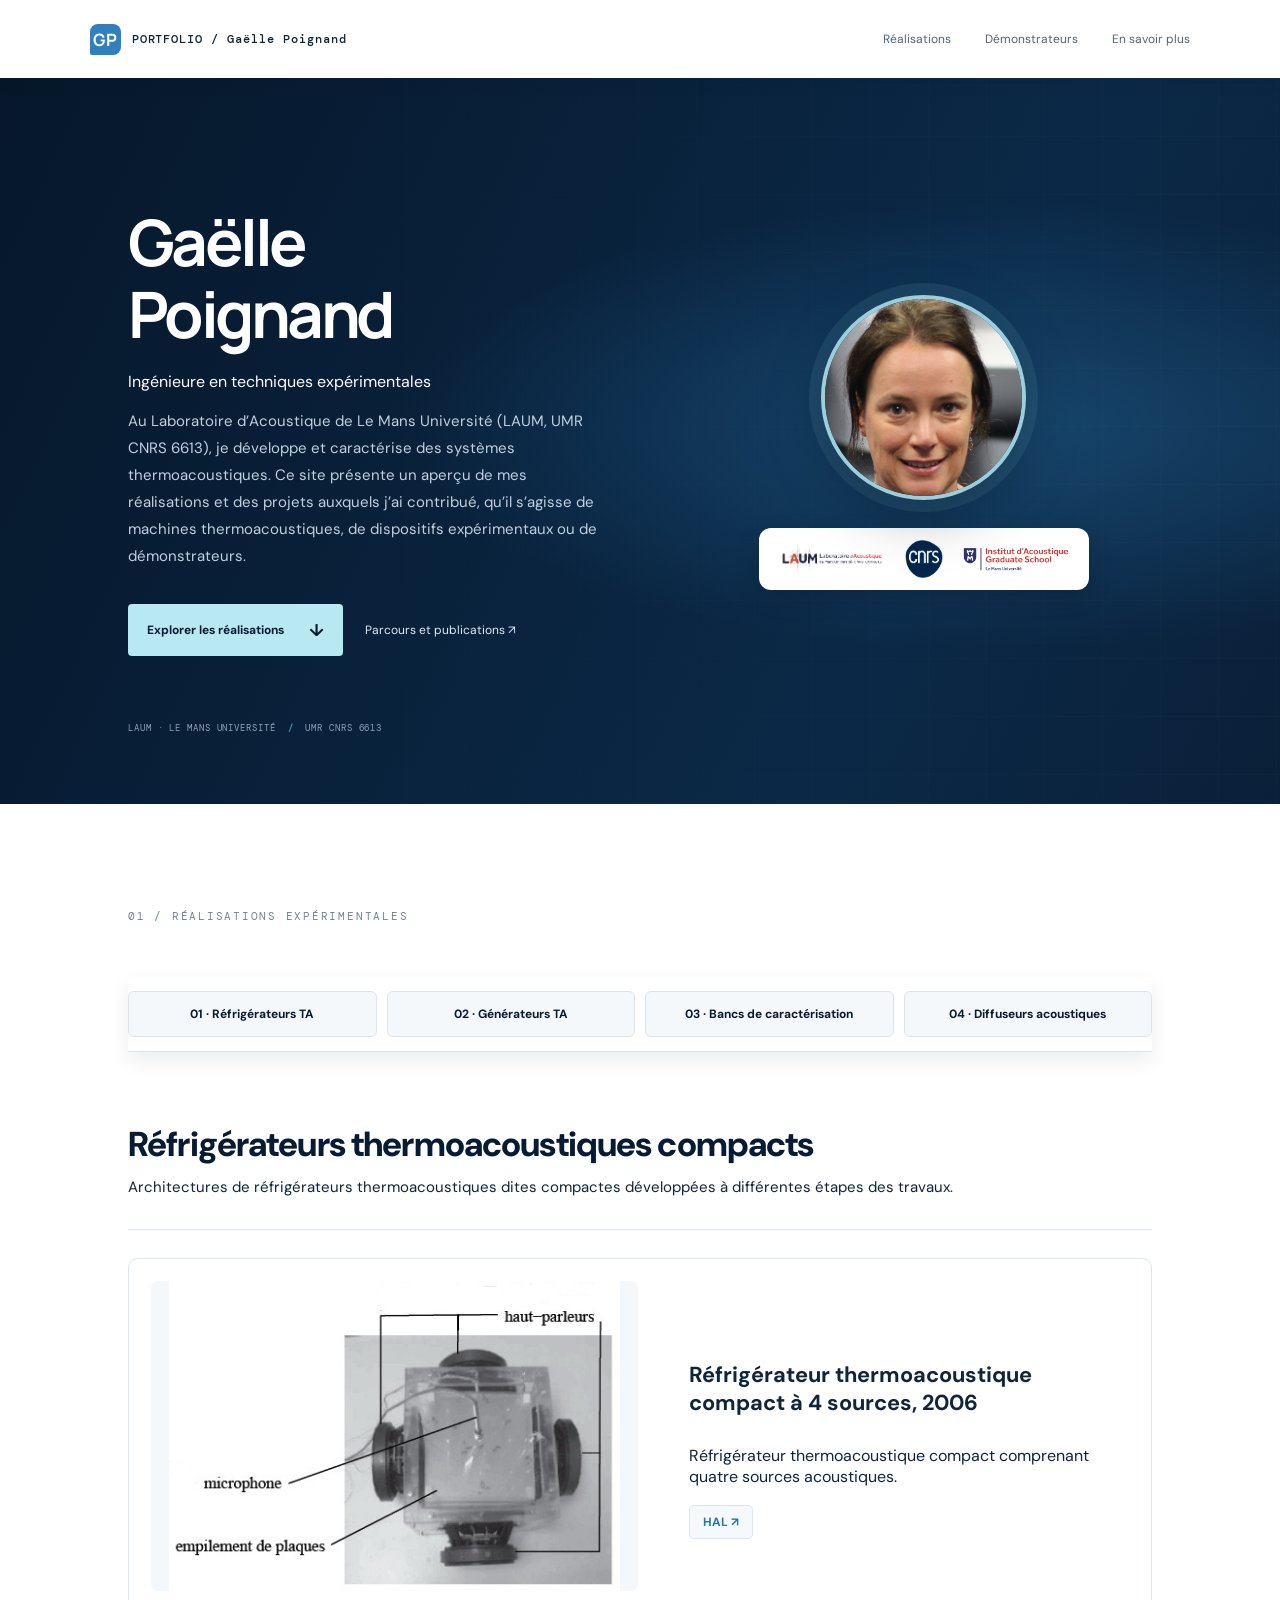
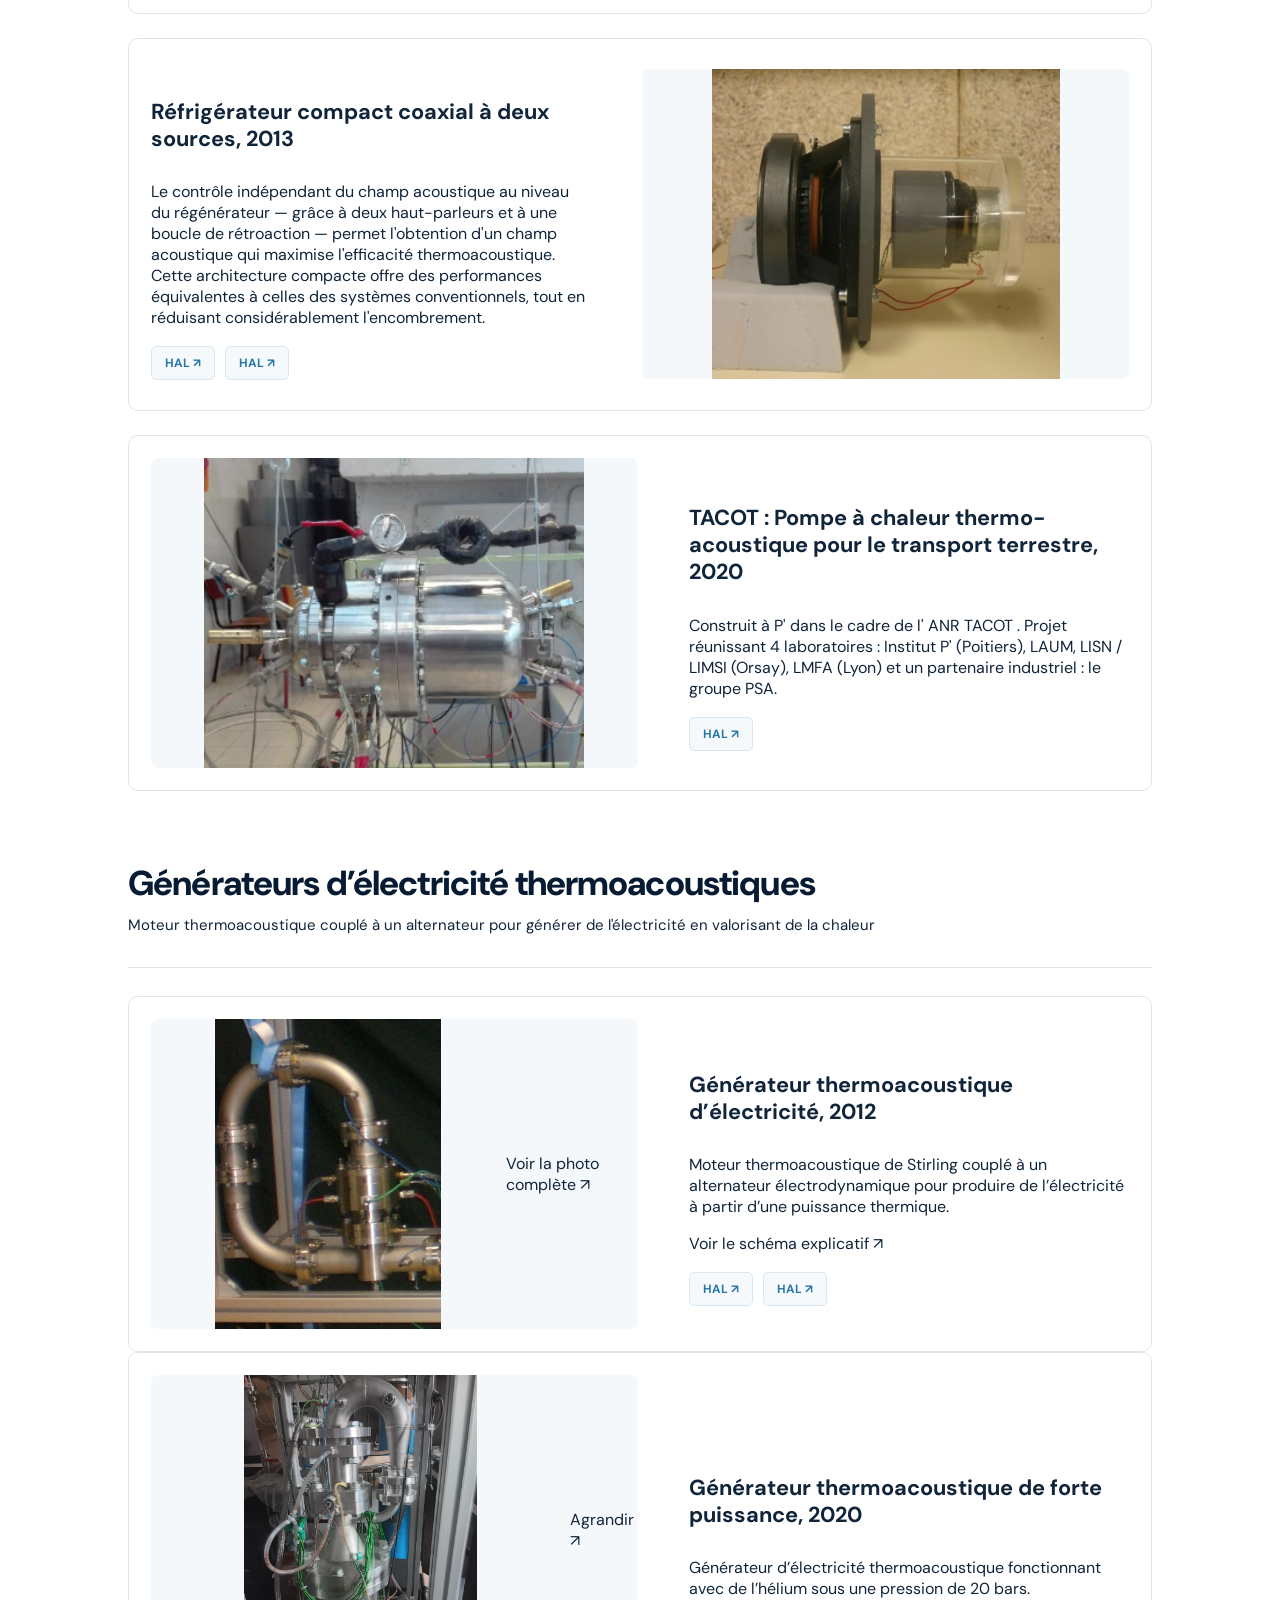
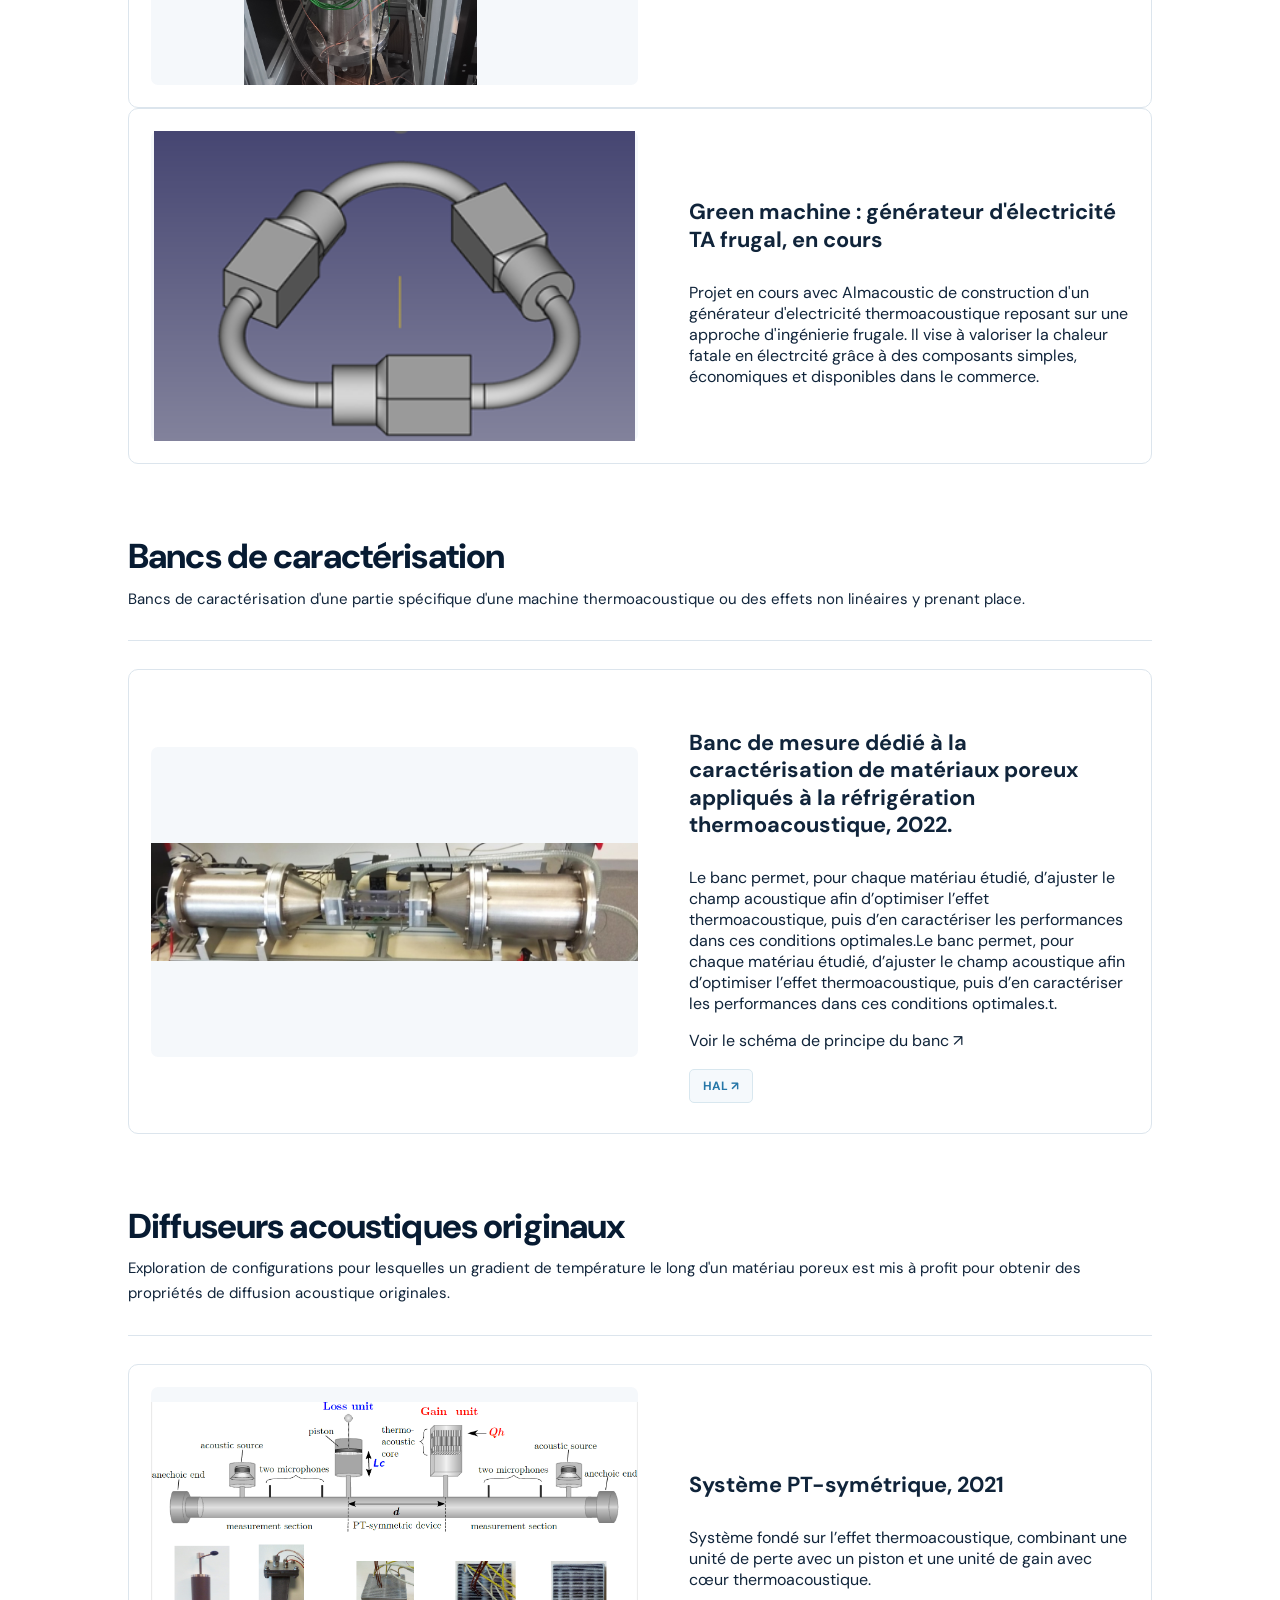
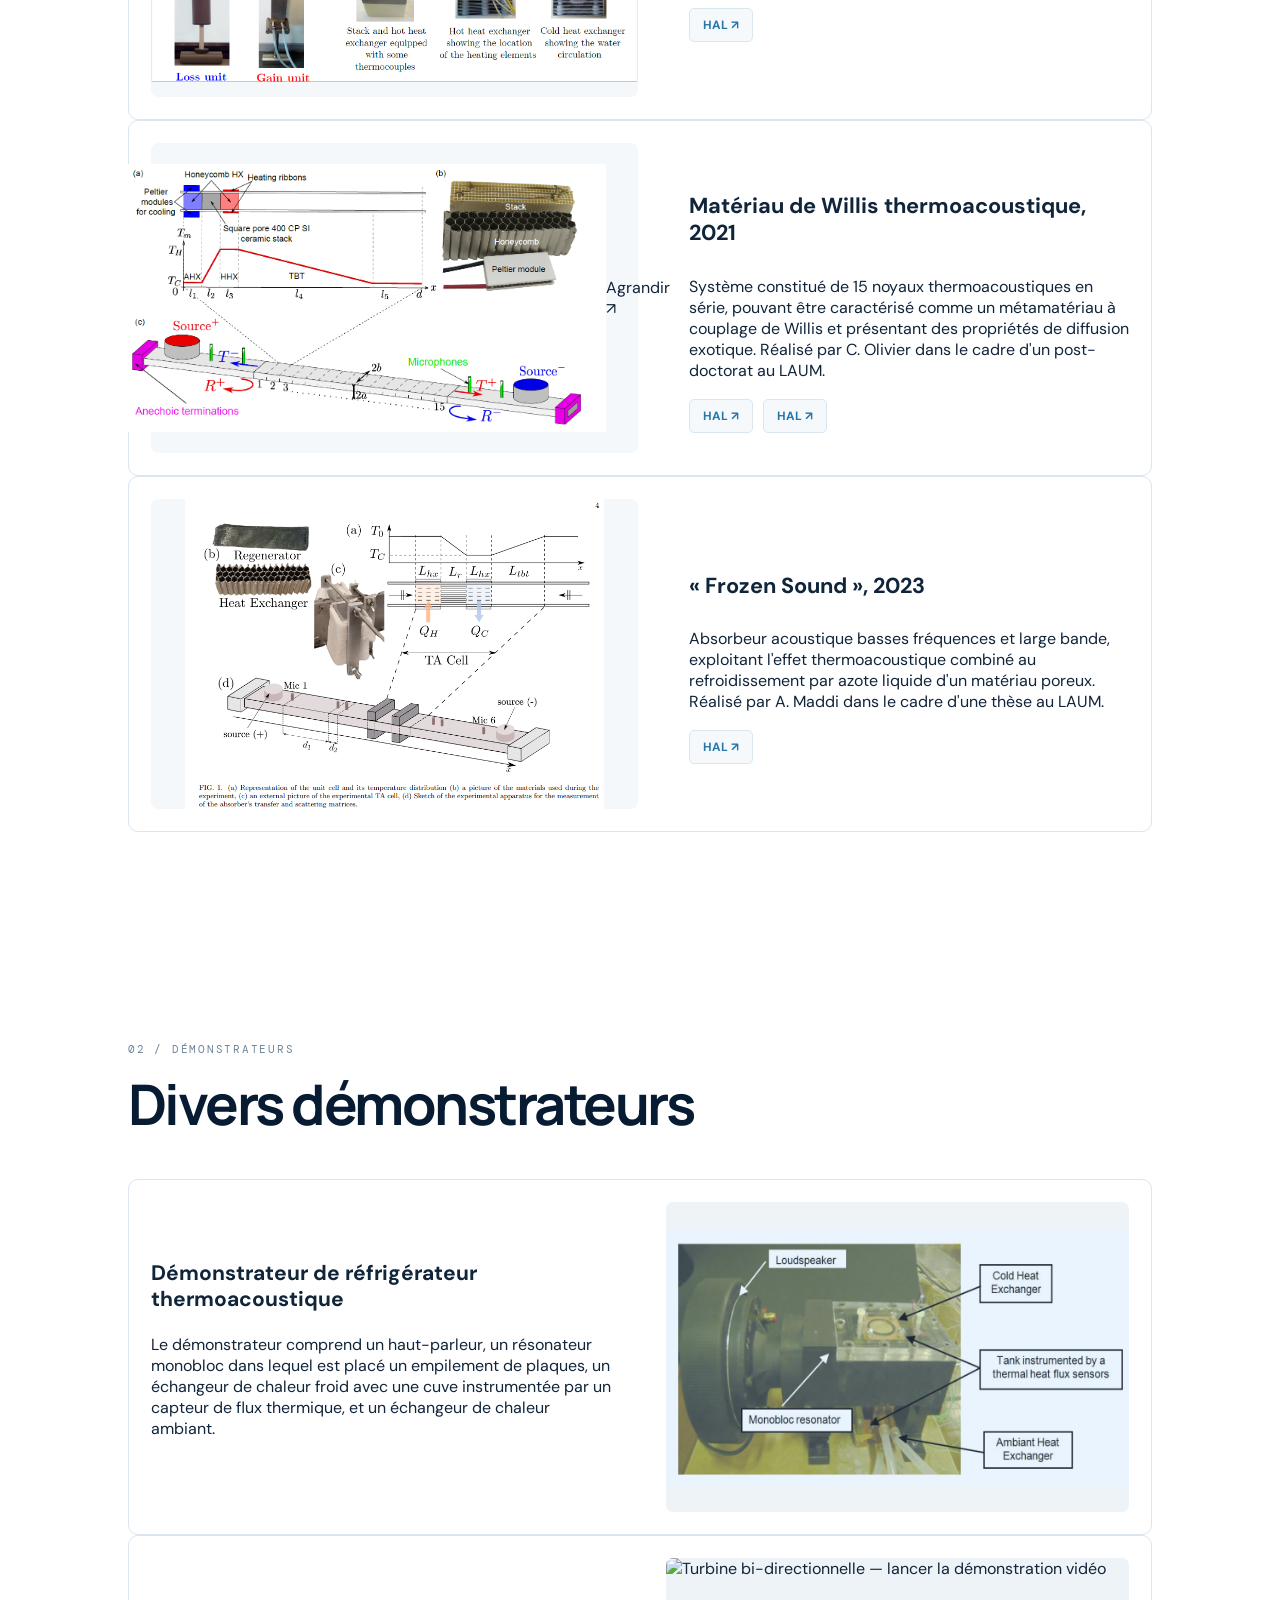
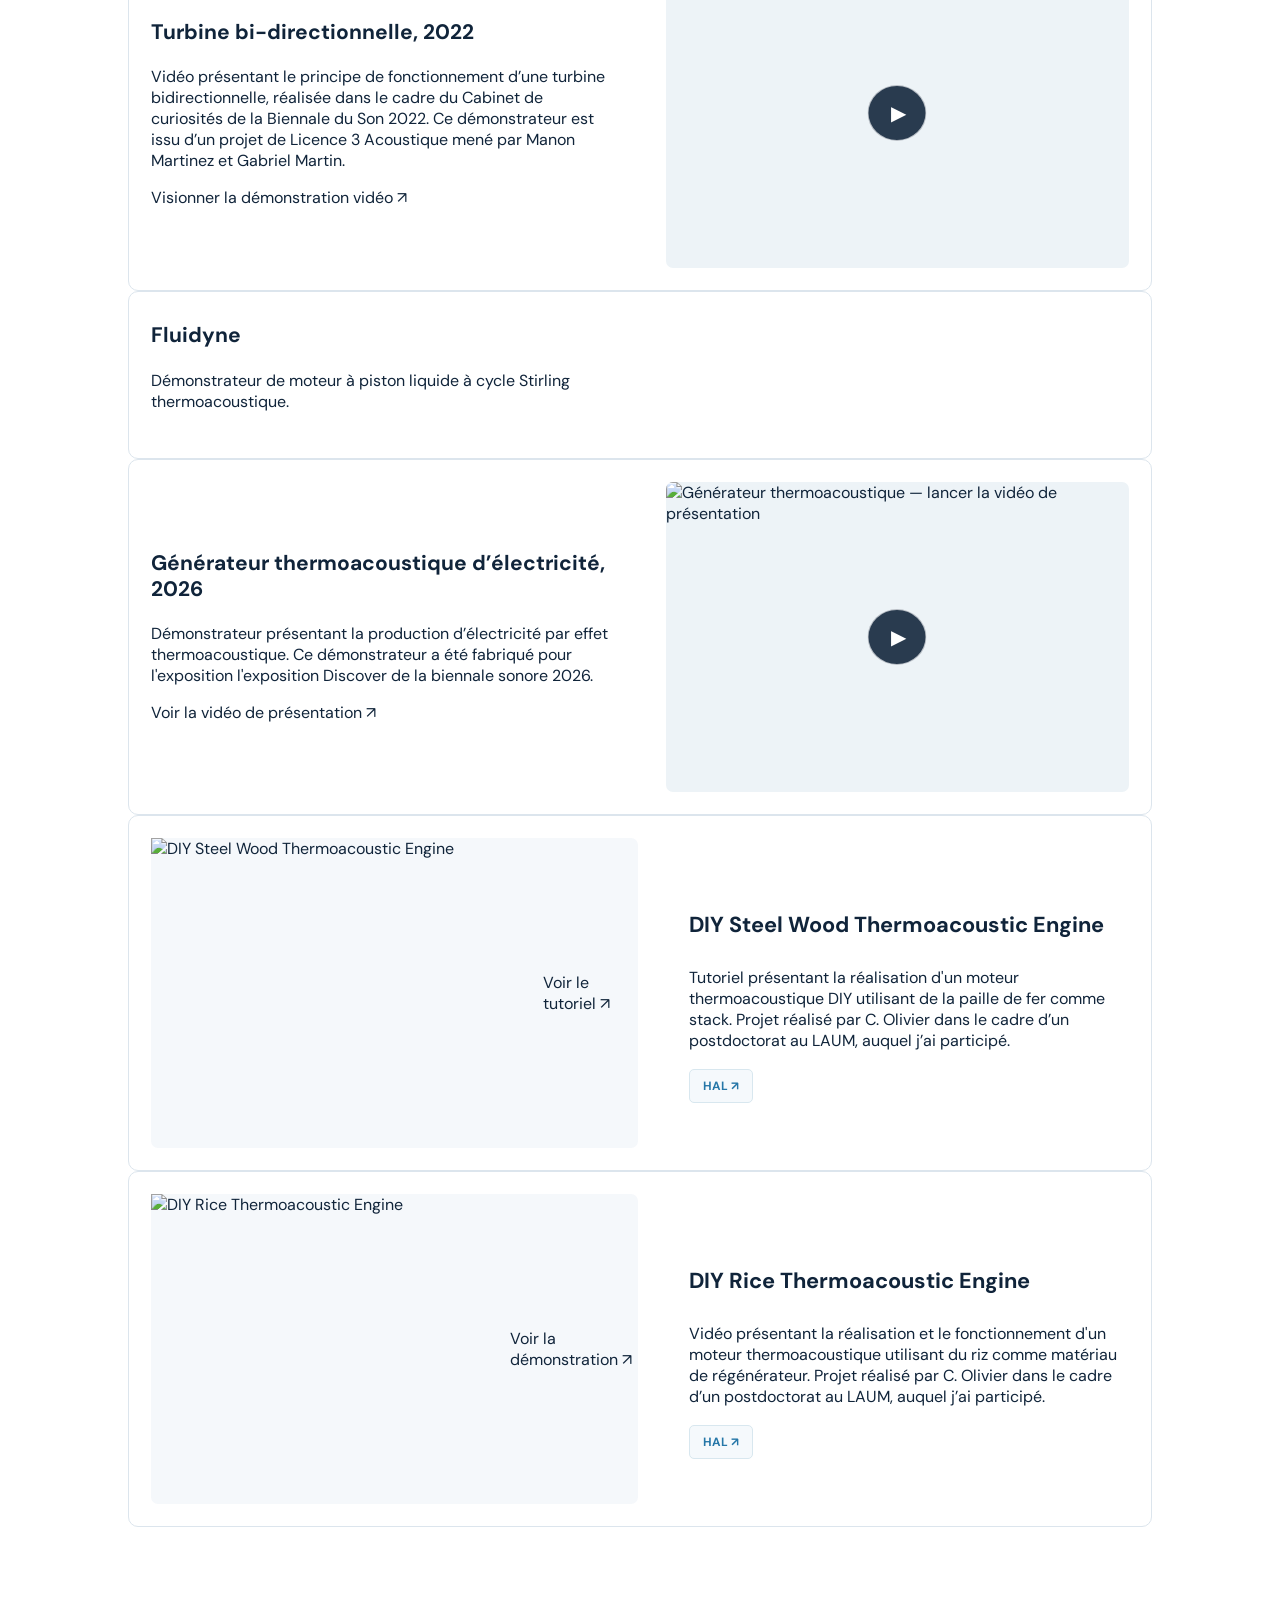
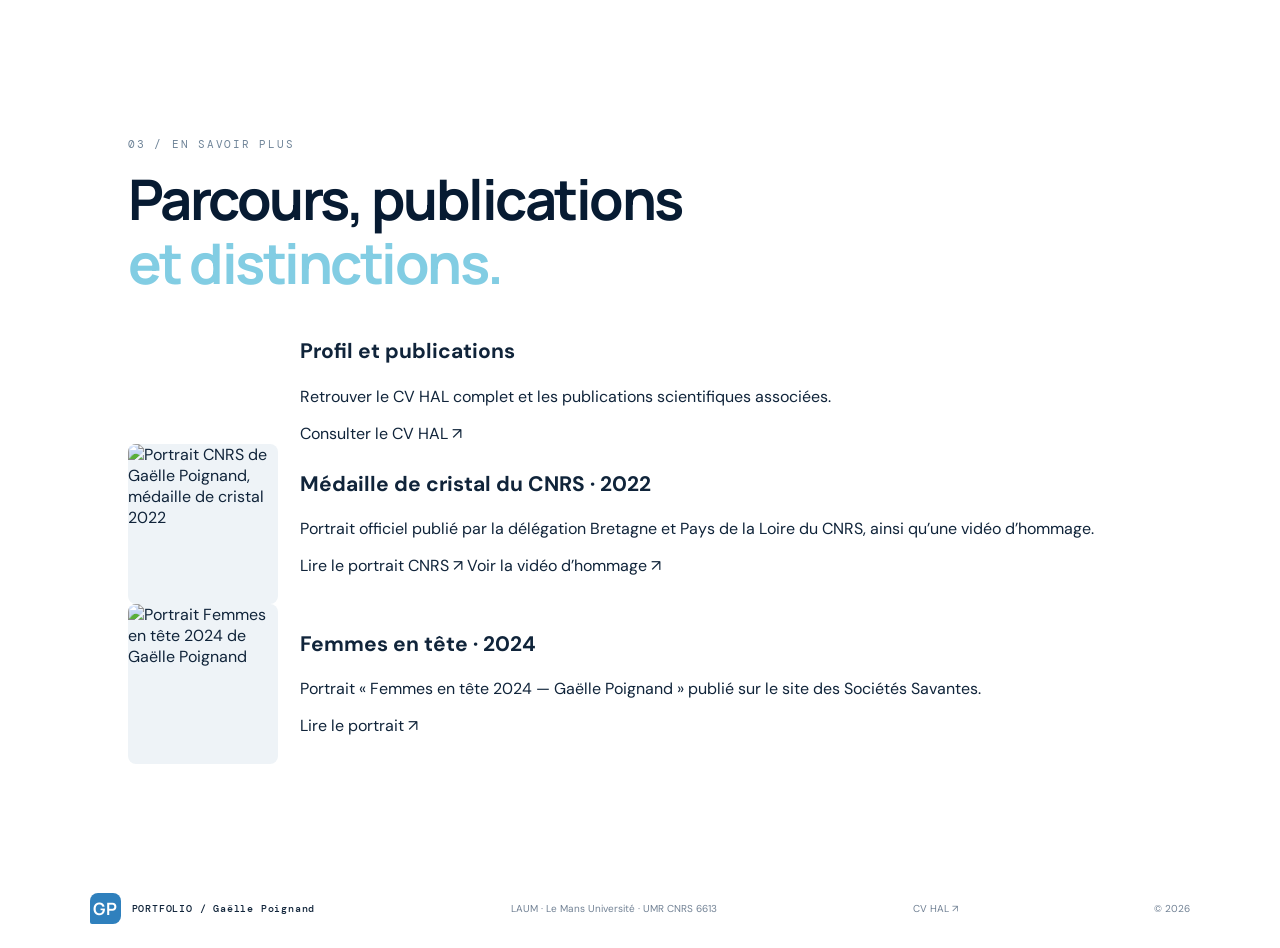
==== commit 8508b687: "Enhance project descriptions with additional details Updated descriptions for measurement benches wi" ====
--- a/index.html
+++ b/index.html
@@ -310,7 +310,7 @@
 <div class="project-body">
 
 <h4>
-        Banc de mesure dédié à la caractérisation de matériaux poreux appliqués à la réfrigération thermoacoustique.
+        Banc de mesure dédié à la caractérisation de matériaux poreux appliqués à la réfrigération thermoacoustique, 2022.
       </h4>
 <p>
       Le banc permet, pour chaque matériau étudié, d’ajuster le champ acoustique afin d’optimiser l’effet thermoacoustique, puis d’en caractériser les performances dans ces conditions optimales.Le banc permet, pour chaque matériau étudié, d’ajuster le champ acoustique afin d’optimiser l’effet thermoacoustique, puis d’en caractériser les performances dans ces conditions optimales.t. 
@@ -372,7 +372,7 @@
         Matériau de Willis thermoacoustique, 2021
        </h4>
 <p>
-        Système constitué de 15 noyaux thermoacoustiques, pouvant être caractérisé comme un métamatériau à couplage de Willis et présentant des propriétés de diffusion exotique.
+        Système constitué de 15 noyaux thermoacoustiques en série, pouvant être caractérisé comme un métamatériau à couplage de Willis et présentant des propriétés de diffusion exotique.
    Réalisé par C. Olivier dans le cadre d'un post-doctorat au LAUM.
        </p> 
    <div class="references">
